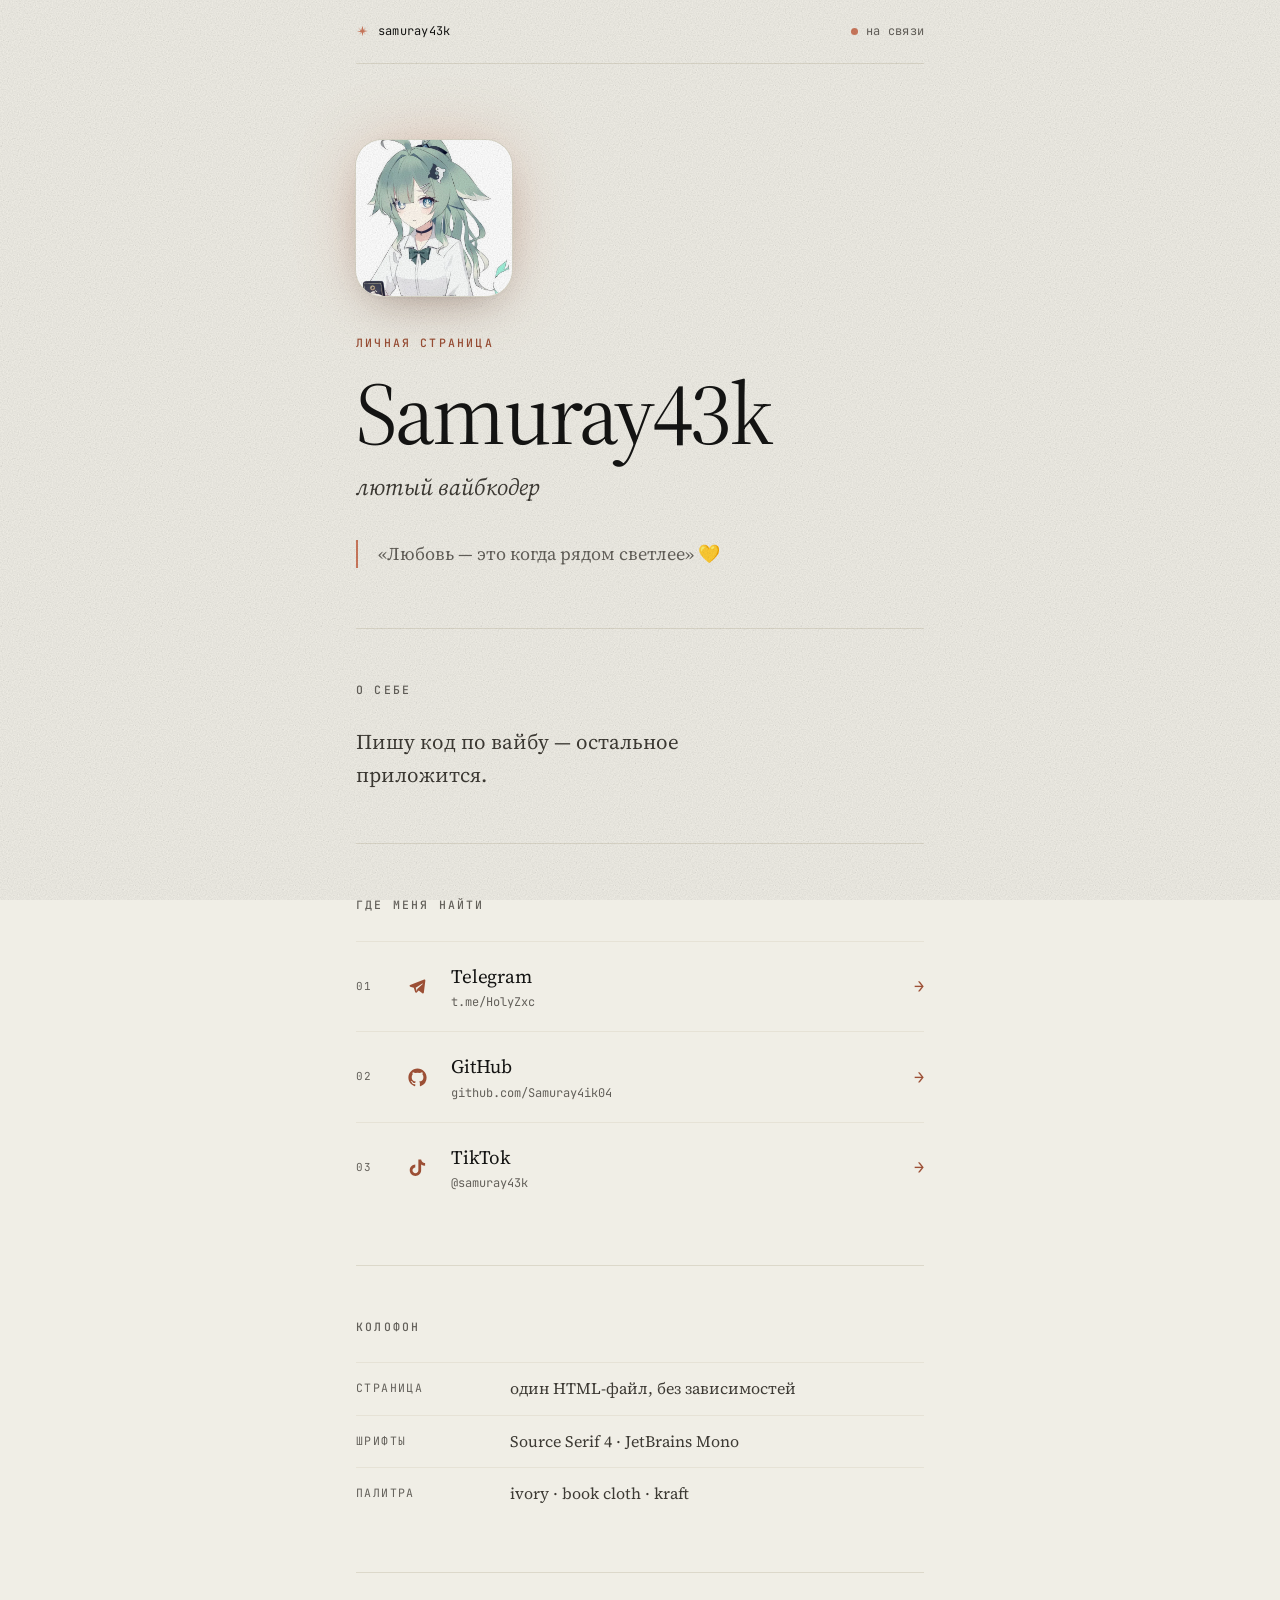
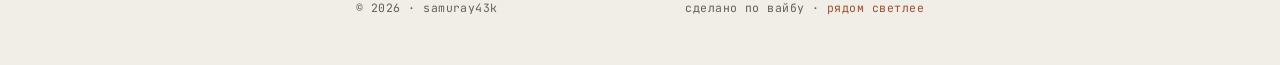
==== index.html @ c2dbfa37 "feat: редизайн в стиле Anthropic — editorial-сетка, тёмная тема, превью Полностью переписанная стран" ====
<!DOCTYPE html>
<html lang="ru">
<head>
  <meta charset="UTF-8">
  <meta name="viewport" content="width=device-width, initial-scale=1">

  <title>Samuray43k — лютый вайбкодер</title>
  <meta name="description" content="Личная страница Samuray43k. Лютый вайбкодер. Telegram, GitHub, TikTok — всё в одном месте.">
  <link rel="canonical" href="https://samuray4ik04.github.io/">

  <meta property="og:type" content="website">
  <meta property="og:site_name" content="Samuray43k">
  <meta property="og:locale" content="ru_RU">
  <meta property="og:url" content="https://samuray4ik04.github.io/">
  <meta property="og:title" content="Samuray43k — лютый вайбкодер">
  <meta property="og:description" content="«Любовь — это когда рядом светлее» · telegram, github, tiktok">
  <meta property="og:image" content="https://samuray4ik04.github.io/og-cover.jpg">
  <meta property="og:image:width" content="1200">
  <meta property="og:image:height" content="630">
  <meta property="og:image:alt" content="Samuray43k — лютый вайбкодер">

  <meta name="twitter:card" content="summary_large_image">
  <meta name="twitter:title" content="Samuray43k — лютый вайбкодер">
  <meta name="twitter:description" content="«Любовь — это когда рядом светлее» · telegram, github, tiktok">
  <meta name="twitter:image" content="https://samuray4ik04.github.io/og-cover.jpg">

  <meta name="theme-color" content="#F0EEE6" media="(prefers-color-scheme: light)">
  <meta name="theme-color" content="#191917" media="(prefers-color-scheme: dark)">
  <link rel="icon" href="favicon.png" type="image/png">
  <link rel="apple-touch-icon" href="apple-touch-icon.png">

  <link rel="preconnect" href="https://fonts.googleapis.com">
  <link rel="preconnect" href="https://fonts.gstatic.com" crossorigin>
  <link rel="preload" as="image" href="ava-600.webp" type="image/webp" fetchpriority="high">
  <link href="https://fonts.googleapis.com/css2?family=JetBrains+Mono:wght@400;500&family=Source+Serif+4:ital,opsz,wght@0,8..60,400;1,8..60,400&display=swap" rel="stylesheet">

  <style>
    /* ============================================================
       Samuray43k — личная страница
       Палитра Anthropic: ivory · book cloth · kraft · slate
       ============================================================ */

    :root {
      color-scheme: light dark;

      --bone:      #F0EEE6;  /* фон страницы */
      --paper:     #FAF9F5;  /* карточки */
      --sunk:      #E7E4D9;  /* утопленные плашки */
      --line:      #DCD8CA;  /* волосяная линия */
      --line-soft: #E6E2D6;

      --ink:       #141413;  /* 15.9:1 */
      --ink-2:     #3D3A34;  /*  9.8:1 */
      --muted:     #63605A;  /*  5.4:1 */

      --clay:      #CC785C;  /* book cloth — заливки и линии */
      --clay-ink:  #9C4F35;  /*  5.0:1 — акцентный текст */
      --on-clay:   #141413;  /*  5.6:1 на заливке */
      --on-clay-2: #2E2620;  /*  4.5:1 на заливке */

      --grain-op:  .32;
      --grain-mode: multiply;
      --shade:     20, 20, 19;

      --serif: "Source Serif 4", "Iowan Old Style", Georgia, "Times New Roman", serif;
      --mono:  "JetBrains Mono", ui-monospace, SFMono-Regular, "Cascadia Mono", Menlo, monospace;

      --r-ava: 26px;
      --gut:  clamp(22px, 6vw, 44px);
      --ease: cubic-bezier(.2, .75, .2, 1);
    }

    @media (prefers-color-scheme: dark) {
      :root {
        --bone:      #191917;
        --paper:     #211F1C;
        --sunk:      #232120;
        --line:      #34322C;
        --line-soft: #2B2925;

        --ink:       #F0EEE6;  /* 15.2:1 */
        --ink-2:     #D7D3C8;  /* 11.8:1 */
        --muted:     #A8A39A;  /*  7.0:1 */

        --clay:      #CC785C;
        --clay-ink:  #DE9078;  /*  7.0:1 */
        --on-clay:   #191917;
        --on-clay-2: #2E2620;

        --grain-op:  .18;
        --grain-mode: soft-light;
        --shade:     0, 0, 0;
      }
    }

    *, *::before, *::after { box-sizing: border-box; margin: 0; padding: 0; }

    html { -webkit-text-size-adjust: 100%; }

    body {
      min-height: 100svh;
      background: var(--bone);
      color: var(--ink);
      font-family: var(--serif);
      font-size: 17px;
      line-height: 1.6;
      font-optical-sizing: auto;
      -webkit-font-smoothing: antialiased;
      text-rendering: optimizeLegibility;
      overflow-x: hidden;
    }

    a { color: inherit; text-decoration: none; }
    img { display: block; max-width: 100%; }
    ul { list-style: none; }

    :focus-visible {
      outline: 2px solid var(--clay-ink);
      outline-offset: 3px;
      border-radius: 3px;
    }
    ::selection { background: var(--clay); color: var(--on-clay); }

    /* ---- зерно бумаги ------------------------------------------------ */
    .grain {
      position: fixed;
      inset: 0;
      z-index: 90;
      pointer-events: none;
      opacity: var(--grain-op);
      mix-blend-mode: var(--grain-mode);
      background-image: url("data:image/svg+xml,%3Csvg xmlns='http://www.w3.org/2000/svg' width='160' height='160'%3E%3Cfilter id='n'%3E%3CfeTurbulence type='fractalNoise' baseFrequency='.82' numOctaves='3' stitchTiles='stitch'/%3E%3CfeColorMatrix type='saturate' values='0'/%3E%3C/filter%3E%3Crect width='160' height='160' filter='url(%23n)'/%3E%3C/svg%3E");
    }

    /* ---- сетка -------------------------------------------------------- */
    .shell {
      position: relative;
      z-index: 1;
      width: min(100%, 41rem);
      margin-inline: auto;
      padding-inline: var(--gut);
    }

    .hr { height: 1px; background: var(--line); border: 0; }

    /* ---- верхняя строка ---------------------------------------------- */
    .bar {
      display: flex;
      align-items: center;
      justify-content: space-between;
      gap: 16px;
      padding: 22px 0;
      font-family: var(--mono);
      font-size: 12px;
      letter-spacing: .02em;
      color: var(--muted);
      border-bottom: 1px solid var(--line);
    }
    .mark { display: inline-flex; align-items: center; gap: 9px; color: var(--ink); }
    .mark svg { width: 13px; height: 13px; fill: var(--clay); transition: transform .8s var(--ease); }
    .mark:hover svg { transform: rotate(180deg) scale(1.14); }

    .live { display: inline-flex; align-items: center; gap: 8px; }
    .live i {
      width: 7px; height: 7px;
      border-radius: 50%;
      background: var(--clay);
      box-shadow: 0 0 0 0 rgba(204, 120, 92, .5);
      animation: ping 2.6s ease-out infinite;
    }
    @keyframes ping {
      0%       { box-shadow: 0 0 0 0   rgba(204, 120, 92, .5); }
      70%,100% { box-shadow: 0 0 0 7px rgba(204, 120, 92, 0); }
    }

    /* ---- шапка -------------------------------------------------------- */
    .intro { padding: clamp(44px, 9vw, 76px) 0 clamp(38px, 7vw, 60px); }

    .ava {
      position: relative;
      width: clamp(124px, 27vw, 156px);
      aspect-ratio: 1;
      margin-bottom: clamp(28px, 5vw, 38px);
      border-radius: var(--r-ava);
      background: var(--paper);
      overflow: hidden;              /* обрезает картинку при hover-зуме */
      box-shadow:
        0 0 0 1px var(--line),
        0 2px 4px  -2px rgba(var(--shade), .10),
        0 18px 40px -16px rgba(var(--shade), .28),
        0 0 68px -12px rgba(204, 120, 92, .45);  /* тёплое свечение book cloth */
    }
    /* radius задан явно: <picture> между .ava и <img> ломает inherit */
    .ava picture { display: contents; }
    .ava img {
      width: 100%; height: 100%;
      border-radius: var(--r-ava);
      object-fit: cover;
      transition: transform .7s var(--ease);
    }
    .ava:hover img { transform: scale(1.04); }

    .eyebrow {
      font-family: var(--mono);
      font-size: 11.5px;
      font-weight: 500;
      letter-spacing: .19em;
      text-transform: uppercase;
      color: var(--clay-ink);
      margin-bottom: 18px;
    }

    h1 {
      font-size: clamp(50px, 12.5vw, 88px);
      font-weight: 400;
      line-height: .96;
      letter-spacing: -.032em;
      color: var(--ink);
    }

    .role {
      margin-top: 14px;
      font-size: clamp(19px, 3.4vw, 23px);
      font-style: italic;
      color: var(--ink-2);
    }

    .quote {
      margin-top: clamp(26px, 5vw, 34px);
      padding-left: 20px;
      border-left: 2px solid var(--clay);
      font-size: clamp(16px, 2.7vw, 18px);
      line-height: 1.55;
      color: var(--muted);
    }

    /* ---- секции ------------------------------------------------------- */
    .sec { padding: clamp(34px, 6vw, 52px) 0; border-top: 1px solid var(--line); }

    .sec-label {
      font-family: var(--mono);
      font-size: 11.5px;
      font-weight: 500;
      letter-spacing: .19em;
      text-transform: uppercase;
      color: var(--muted);
      margin-bottom: 26px;
    }

    .lede { font-size: 21px; line-height: 1.58; color: var(--ink-2); max-width: 42ch; }

    /* ---- ссылки ------------------------------------------------------- */
    .links { border-top: 1px solid var(--line-soft); }
    .links li { border-bottom: 1px solid var(--line-soft); }
    .links li:last-child { border-bottom: 0; }

    .row {
      position: relative;
      isolation: isolate;
      display: grid;
      grid-template-columns: 2.1rem 1.6rem 1fr auto;
      align-items: center;
      gap: 0 18px;
      padding: 19px 14px;
      margin-inline: -14px;
    }
    .row::before {
      content: "";
      position: absolute;
      inset: 0;
      z-index: 0;
      background: var(--clay);
      transform: scaleX(0);
      transform-origin: left center;
      transition: transform .55s var(--ease);
    }
    .row > * { position: relative; z-index: 1; }
    .row:hover::before, .row:focus-visible::before { transform: scaleX(1); }

    .row .num {
      font-family: var(--mono);
      font-size: 11px;
      letter-spacing: .1em;
      color: var(--muted);
      transition: color .3s var(--ease);
    }
    .row .ico { width: 19px; height: 19px; fill: var(--clay-ink); transition: fill .3s var(--ease); }
    .row .name { display: block; font-size: 19px; letter-spacing: -.01em; color: var(--ink); transition: color .3s var(--ease); }
    .row .sub {
      display: block;
      font-family: var(--mono);
      font-size: 12px;
      color: var(--muted);
      margin-top: 2px;
      transition: color .3s var(--ease);
      overflow-wrap: anywhere;
    }
    .row .go {
      font-family: var(--mono);
      font-size: 17px;
      color: var(--clay-ink);
      transition: transform .45s var(--ease), color .3s var(--ease);
    }

    .row:hover .num,  .row:focus-visible .num  { color: var(--on-clay-2); }
    .row:hover .ico,  .row:focus-visible .ico  { fill: var(--on-clay); }
    .row:hover .name, .row:focus-visible .name { color: var(--on-clay); }
    .row:hover .sub,  .row:focus-visible .sub  { color: var(--on-clay-2); }
    .row:hover .go,   .row:focus-visible .go   { color: var(--on-clay); transform: translateX(5px); }

    /* ---- колофон ------------------------------------------------------ */
    .spec { border-top: 1px solid var(--line-soft); }
    .spec div {
      display: grid;
      grid-template-columns: 8.5rem 1fr;
      gap: 4px 18px;
      padding: 13px 0;
      border-bottom: 1px solid var(--line-soft);
    }
    .spec div:last-child { border-bottom: 0; }
    .spec dt {
      font-family: var(--mono);
      font-size: 11.5px;
      letter-spacing: .12em;
      text-transform: uppercase;
      color: var(--muted);
      padding-top: 3px;
    }
    .spec dd { font-size: 16px; color: var(--ink-2); }

    /* ---- подвал ------------------------------------------------------- */
    footer {
      display: flex;
      flex-wrap: wrap;
      align-items: baseline;
      justify-content: space-between;
      gap: 8px 20px;
      padding: 26px 0 48px;
      border-top: 1px solid var(--line);
      font-family: var(--mono);
      font-size: 11.5px;
      letter-spacing: .04em;
      color: var(--muted);
    }
    footer a { color: var(--clay-ink); border-bottom: 1px solid transparent; transition: border-color .3s var(--ease); }
    footer a:hover { border-bottom-color: var(--clay); }

    /* ---- появление ---------------------------------------------------- */
    [data-rise] {
      animation: rise .8s var(--ease) both;
      animation-delay: calc(var(--i, 0) * 70ms + 40ms);
    }
    @keyframes rise {
      from { opacity: 0; transform: translateY(14px); }
      to   { opacity: 1; transform: none; }
    }

    /* ---- адаптив ------------------------------------------------------ */
    @media (max-width: 430px) {
      .row { grid-template-columns: 1.6rem 1fr auto; }
      .row .num { display: none; }
      .spec div { grid-template-columns: 1fr; }
    }

    @media (prefers-reduced-motion: reduce) {
      *, *::before, *::after {
        animation: none !important;
        transition: none !important;
      }
    }

    .paused *, .paused *::before, .paused *::after { animation-play-state: paused !important; }
  </style>
</head>

<body>
  <div class="grain" aria-hidden="true"></div>

  <div class="shell">
    <header class="bar">
      <a class="mark" href="/">
        <svg viewBox="0 0 24 24" aria-hidden="true"><path d="M12 1.5l1.6 7.2 5.6-4.8-4.8 5.6 7.2 1.6-7.2 1.6 4.8 5.6-5.6-4.8-1.6 7.2-1.6-7.2-5.6 4.8 4.8-5.6L1.5 12l7.2-1.6-4.8-5.6 5.6 4.8z"/></svg>
        <span>samuray43k</span>
      </a>
      <span class="live"><i aria-hidden="true"></i>на связи</span>
    </header>

    <main>
      <section class="intro">
        <div class="ava" data-rise style="--i:0">
          <picture>
            <source srcset="ava-600.webp" type="image/webp">
            <img src="ava-600.jpg" alt="Аватар Samuray43k" width="600" height="600" fetchpriority="high" decoding="async">
          </picture>
        </div>

        <p class="eyebrow" data-rise style="--i:1">личная страница</p>
        <h1 data-rise style="--i:2">Samuray43k</h1>
        <p class="role" data-rise style="--i:3">лютый вайбкодер</p>
        <p class="quote" data-rise style="--i:4">«Любовь&nbsp;— это когда рядом светлее»&nbsp;💛</p>
      </section>

      <section class="sec" data-rise style="--i:5">
        <h2 class="sec-label">О себе</h2>
        <p class="lede">Пишу код по вайбу&nbsp;— остальное приложится.</p>
      </section>

      <section class="sec" data-rise style="--i:6">
        <h2 class="sec-label">Где меня найти</h2>
        <ul class="links">
          <li>
            <a class="row" href="https://t.me/HolyZxc" target="_blank" rel="noopener noreferrer">
              <span class="num">01</span>
              <svg class="ico" viewBox="0 0 24 24" aria-hidden="true"><path d="M21.9 4.6c.2-.9-.7-1.7-1.5-1.4L2.7 10.1c-1 .4-.9 1.8.1 2.1l4.5 1.4 1.7 5.5c.3.9 1.4 1.1 2 .5l2.5-2.4 4.6 3.4c.7.5 1.7.1 1.9-.7l1.9-15.3zM9.7 13.5l8.5-5.4c.4-.2.7.3.4.6l-7 6.4-.3 3.1-1.6-4.7z"/></svg>
              <span><span class="name">Telegram</span><span class="sub">t.me/HolyZxc</span></span>
              <span class="go" aria-hidden="true">→</span>
            </a>
          </li>
          <li>
            <a class="row" href="https://github.com/Samuray4ik04" target="_blank" rel="noopener noreferrer">
              <span class="num">02</span>
              <svg class="ico" viewBox="0 0 24 24" aria-hidden="true"><path d="M12 .5C5.65.5.5 5.65.5 12c0 5.1 3.3 9.4 7.86 10.93.58.1.79-.25.79-.55v-1.94c-3.2.7-3.87-1.54-3.87-1.54-.52-1.33-1.28-1.68-1.28-1.68-1.05-.72.08-.7.08-.7 1.16.08 1.77 1.19 1.77 1.19 1.03 1.77 2.7 1.26 3.36.96.1-.75.4-1.26.73-1.55-2.55-.29-5.23-1.28-5.23-5.68 0-1.26.45-2.29 1.19-3.1-.12-.29-.52-1.46.11-3.05 0 0 .97-.31 3.18 1.18a11 11 0 0 1 5.8 0c2.2-1.49 3.17-1.18 3.17-1.18.63 1.59.23 2.76.11 3.05.74.81 1.19 1.84 1.19 3.1 0 4.41-2.69 5.38-5.25 5.67.41.36.78 1.05.78 2.13v3.15c0 .3.2.66.8.55A11.5 11.5 0 0 0 23.5 12C23.5 5.65 18.35.5 12 .5z"/></svg>
              <span><span class="name">GitHub</span><span class="sub">github.com/Samuray4ik04</span></span>
              <span class="go" aria-hidden="true">→</span>
            </a>
          </li>
          <li>
            <a class="row" href="https://tiktok.com/@samuray43k" target="_blank" rel="noopener noreferrer">
              <span class="num">03</span>
              <svg class="ico" viewBox="0 0 24 24" aria-hidden="true"><path d="M16.6 2c.3 1.8 1.5 3.3 3.1 4 .6.3 1.3.4 1.9.4v3.5c-1.8 0-3.5-.6-5-1.6v7.2c0 4-3.2 7.2-7.2 7.2-4 0-7.2-3.2-7.2-7.2 0-3.9 3.1-7.1 7-7.2v3.6c-1.9.1-3.5 1.7-3.5 3.6 0 2 1.7 3.7 3.7 3.7s3.7-1.7 3.7-3.7V2h3.5z"/></svg>
              <span><span class="name">TikTok</span><span class="sub">@samuray43k</span></span>
              <span class="go" aria-hidden="true">→</span>
            </a>
          </li>
        </ul>
      </section>

      <section class="sec" data-rise style="--i:7">
        <h2 class="sec-label">Колофон</h2>
        <dl class="spec">
          <div><dt>Страница</dt><dd>один HTML-файл, без зависимостей</dd></div>
          <div><dt>Шрифты</dt><dd>Source Serif 4 · JetBrains Mono</dd></div>
          <div><dt>Палитра</dt><dd>ivory · book cloth · kraft</dd></div>
        </dl>
      </section>
    </main>

    <footer>
      <span>© <span id="y">2026</span> · samuray43k</span>
      <span>сделано по вайбу · <a href="https://t.me/HolyZxc">рядом светлее</a></span>
    </footer>
  </div>

  <script>
    document.getElementById('y').textContent = new Date().getFullYear();

    document.addEventListener('visibilitychange', function () {
      document.documentElement.classList.toggle('paused', document.hidden);
    });
  </script>
</body>
</html>
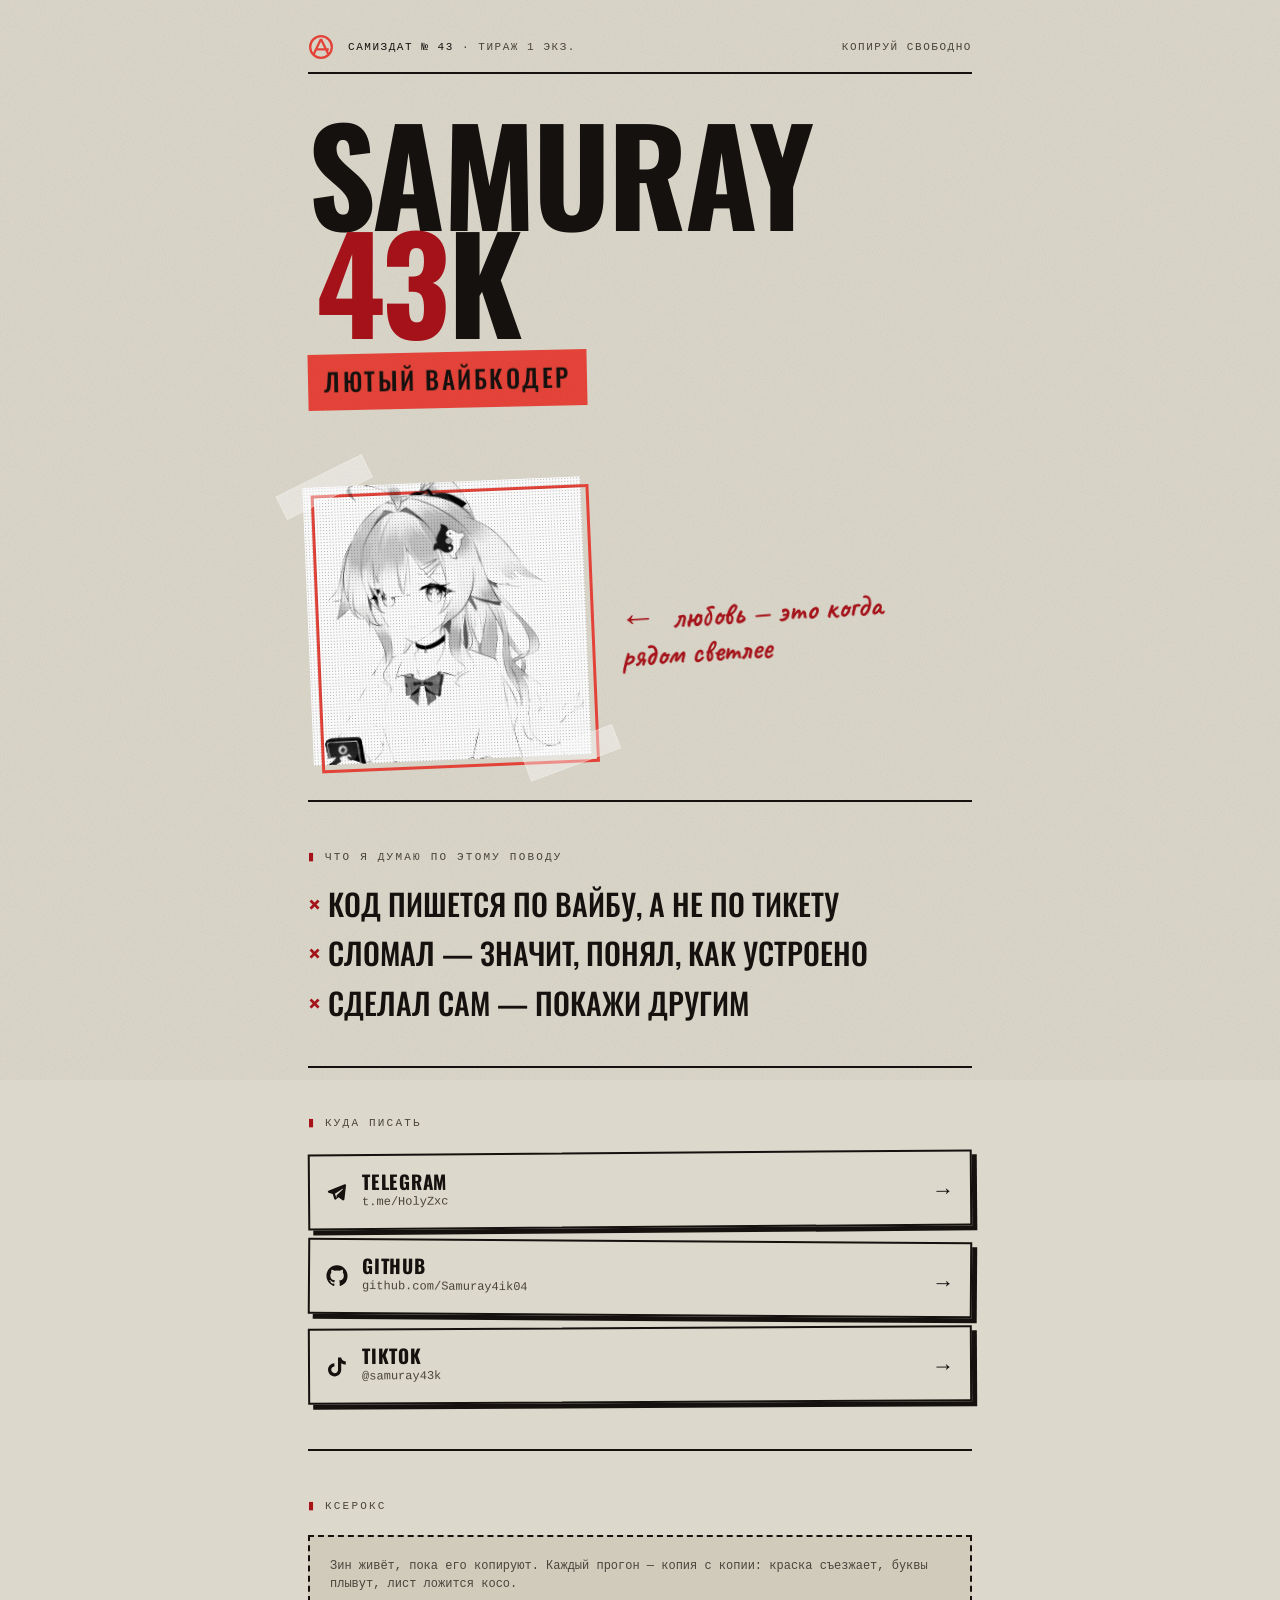
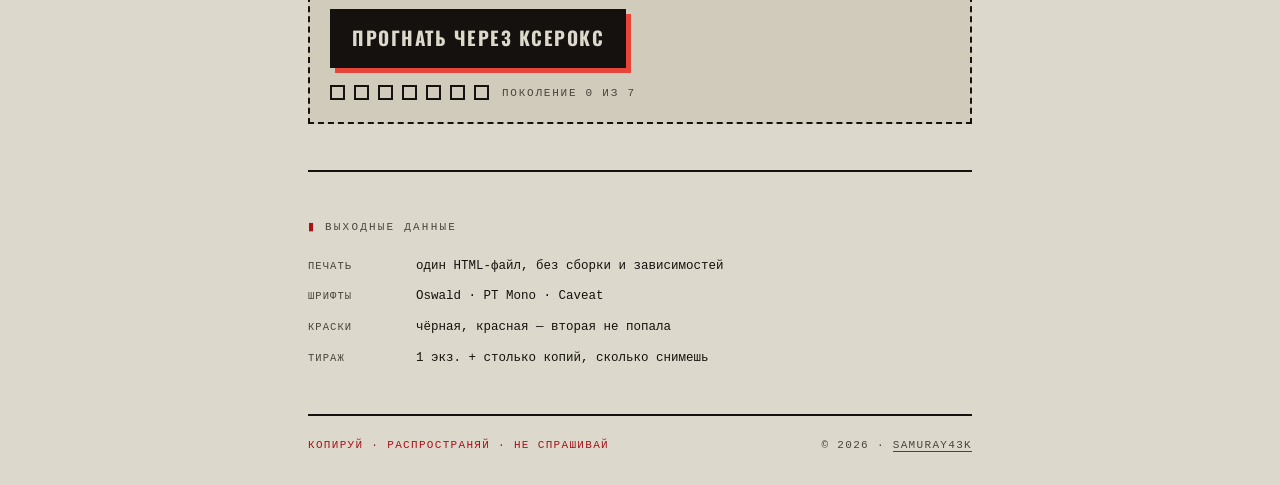
==== commit 75dc2bc7: "feat: редизайн в самиздат-зин — ксерокс, две краски, одна не попала Газетная бумага, чёрная и красна" ====
--- a/index.html
+++ b/index.html
@@ -4,8 +4,8 @@
   <meta charset="UTF-8">
   <meta name="viewport" content="width=device-width, initial-scale=1">
 
-  <title>Samuray43k — лютый вайбкодер</title>
-  <meta name="description" content="Личная страница Samuray43k. Лютый вайбкодер. Telegram, GitHub, TikTok — всё в одном месте.">
+  <title>Samuray43k — самиздат № 43</title>
+  <meta name="description" content="Личная страница Samuray43k. Лютый вайбкодер. Telegram, GitHub, TikTok — всё в одном месте. Тираж 1 экземпляр, копируй свободно.">
   <link rel="canonical" href="https://samuray4ik04.github.io/">
 
   <meta property="og:type" content="website">
@@ -13,7 +13,7 @@
   <meta property="og:locale" content="ru_RU">
   <meta property="og:url" content="https://samuray4ik04.github.io/">
   <meta property="og:title" content="Samuray43k — лютый вайбкодер">
-  <meta property="og:description" content="«Любовь — это когда рядом светлее» · telegram, github, tiktok">
+  <meta property="og:description" content="Самиздат № 43 · тираж 1 экз. · копируй и распространяй">
   <meta property="og:image" content="https://samuray4ik04.github.io/og-cover.jpg">
   <meta property="og:image:width" content="1200">
   <meta property="og:image:height" content="630">
@@ -21,442 +21,499 @@
 
   <meta name="twitter:card" content="summary_large_image">
   <meta name="twitter:title" content="Samuray43k — лютый вайбкодер">
-  <meta name="twitter:description" content="«Любовь — это когда рядом светлее» · telegram, github, tiktok">
+  <meta name="twitter:description" content="Самиздат № 43 · тираж 1 экз. · копируй и распространяй">
   <meta name="twitter:image" content="https://samuray4ik04.github.io/og-cover.jpg">
 
-  <meta name="theme-color" content="#F0EEE6" media="(prefers-color-scheme: light)">
-  <meta name="theme-color" content="#191917" media="(prefers-color-scheme: dark)">
+  <meta name="theme-color" content="#DCD8CB" media="(prefers-color-scheme: light)">
+  <meta name="theme-color" content="#121110" media="(prefers-color-scheme: dark)">
   <link rel="icon" href="favicon.png" type="image/png">
   <link rel="apple-touch-icon" href="apple-touch-icon.png">
 
   <link rel="preconnect" href="https://fonts.googleapis.com">
   <link rel="preconnect" href="https://fonts.gstatic.com" crossorigin>
   <link rel="preload" as="image" href="ava-600.webp" type="image/webp" fetchpriority="high">
-  <link href="https://fonts.googleapis.com/css2?family=JetBrains+Mono:wght@400;500&family=Source+Serif+4:ital,opsz,wght@0,8..60,400;1,8..60,400&display=swap" rel="stylesheet">
+  <link href="https://fonts.googleapis.com/css2?family=Caveat:wght@700&family=Oswald:wght@400;500;700&family=PT+Mono&display=swap" rel="stylesheet">
 
   <style>
     /* ============================================================
-       Samuray43k — личная страница
-       Палитра Anthropic: ivory · book cloth · kraft · slate
+       Samuray43k — самиздат № 43
+       Ксерокс-зин: газетная бумага, чёрная и красная краска,
+       непопадание красок, растр, скотч.
        ============================================================ */
 
     :root {
       color-scheme: light dark;
 
-      --bone:      #F0EEE6;  /* фон страницы */
-      --paper:     #FAF9F5;  /* карточки */
-      --sunk:      #E7E4D9;  /* утопленные плашки */
-      --line:      #DCD8CA;  /* волосяная линия */
-      --line-soft: #E6E2D6;
-
-      --ink:       #141413;  /* 15.9:1 */
-      --ink-2:     #3D3A34;  /*  9.8:1 */
-      --muted:     #63605A;  /*  5.4:1 */
-
-      --clay:      #CC785C;  /* book cloth — заливки и линии */
-      --clay-ink:  #9C4F35;  /*  5.0:1 — акцентный текст */
-      --on-clay:   #141413;  /*  5.6:1 на заливке */
-      --on-clay-2: #2E2620;  /*  4.5:1 на заливке */
-
-      --grain-op:  .32;
-      --grain-mode: multiply;
-      --shade:     20, 20, 19;
-
-      --serif: "Source Serif 4", "Iowan Old Style", Georgia, "Times New Roman", serif;
-      --mono:  "JetBrains Mono", ui-monospace, SFMono-Regular, "Cascadia Mono", Menlo, monospace;
-
-      --r-ava: 26px;
-      --gut:  clamp(22px, 6vw, 44px);
-      --ease: cubic-bezier(.2, .75, .2, 1);
+      --news:    #DCD8CB;  /* газетная бумага          */
+      --news-2:  #D0CBBB;  /* тень на сгибе            */
+      --soot:    #14110E;  /* чёрная краска  13.2:1    */
+      --soot-2:  #4A443C;  /* серый тон       6.8:1    */
+      --riot:    #E8443A;  /* красная краска, заливки  */
+      --riot-ink:#A81219;  /* красный текст   5.3:1    */
+      --on-riot: #14110E;  /* по красному     4.8:1    */
+      --tape:    rgba(255,255,255,.42);
+
+      /* поколение копии: всё, что портится при перепечатке */
+      --gen: 0;
+      --mis:   calc(var(--gen) * 1.1px);            /* непопадание краски */
+      --dirt:  calc(.30 + var(--gen) * .075);       /* грязь и растр      */
+      --crush: calc(1 + var(--gen) * .085);         /* пережатый контраст */
+      --smear: calc(var(--gen) * .07px);           /* замыленный тонер   */
+      --tilt:  calc(var(--gen) * .16deg);           /* косо лёг лист      */
+
+      --stencil: "Oswald", "Haettenschweiler", "Arial Narrow", sans-serif;
+      --type:    "PT Mono", ui-monospace, SFMono-Regular, Menlo, monospace;
+      --marker:  "Caveat", "Bradley Hand", cursive;
+
+      --gut:  clamp(20px, 5.5vw, 48px);
+      --ease: cubic-bezier(.2, .8, .2, 1);
     }
 
     @media (prefers-color-scheme: dark) {
       :root {
-        --bone:      #191917;
-        --paper:     #211F1C;
-        --sunk:      #232120;
-        --line:      #34322C;
-        --line-soft: #2B2925;
-
-        --ink:       #F0EEE6;  /* 15.2:1 */
-        --ink-2:     #D7D3C8;  /* 11.8:1 */
-        --muted:     #A8A39A;  /*  7.0:1 */
-
-        --clay:      #CC785C;
-        --clay-ink:  #DE9078;  /*  7.0:1 */
-        --on-clay:   #191917;
-        --on-clay-2: #2E2620;
-
-        --grain-op:  .18;
-        --grain-mode: soft-light;
-        --shade:     0, 0, 0;
+        --news:    #121110;  /* ночная смена: печать в негативе */
+        --news-2:  #1C1A17;
+        --soot:    #E8E4D8;  /* 14.8:1 */
+        --soot-2:  #9C968A;  /*  6.4:1 */
+        --riot:    #E8443A;
+        --riot-ink:#FF5C4E;  /*  6.2:1 */
+        --on-riot: #121110;
+        --tape:    rgba(255,255,255,.10);
       }
     }
 
     *, *::before, *::after { box-sizing: border-box; margin: 0; padding: 0; }
-
     html { -webkit-text-size-adjust: 100%; }
 
     body {
       min-height: 100svh;
-      background: var(--bone);
-      color: var(--ink);
-      font-family: var(--serif);
-      font-size: 17px;
-      line-height: 1.6;
-      font-optical-sizing: auto;
+      background: var(--news);
+      color: var(--soot);
+      font-family: var(--type);
+      font-size: 15px;
+      line-height: 1.65;
       -webkit-font-smoothing: antialiased;
-      text-rendering: optimizeLegibility;
       overflow-x: hidden;
     }
 
     a { color: inherit; text-decoration: none; }
-    img { display: block; max-width: 100%; }
+    img { display: block; max-width: 100%; height: auto; }
     ul { list-style: none; }
+    button { font: inherit; color: inherit; background: none; border: 0; }
 
     :focus-visible {
-      outline: 2px solid var(--clay-ink);
+      outline: 3px solid var(--riot-ink);
       outline-offset: 3px;
-      border-radius: 3px;
-    }
-    ::selection { background: var(--clay); color: var(--on-clay); }
-
-    /* ---- зерно бумаги ------------------------------------------------ */
-    .grain {
-      position: fixed;
-      inset: 0;
-      z-index: 90;
+    }
+
+    /* ---------- грязь ксерокса поверх всего ---------- */
+
+    .dirt {
+      position: fixed; inset: -20%;
+      pointer-events: none; z-index: 9;
+      opacity: var(--dirt);
+      mix-blend-mode: multiply;
+      background-image: url("data:image/svg+xml;utf8,<svg xmlns='http://www.w3.org/2000/svg' width='220' height='220'><filter id='n'><feTurbulence type='fractalNoise' baseFrequency='.85' numOctaves='4'/></filter><rect width='220' height='220' filter='url(%23n)' opacity='.55'/></svg>");
+    }
+    @media (prefers-color-scheme: dark) { .dirt { mix-blend-mode: screen; opacity: calc(var(--dirt) * .5); } }
+
+    /* ---------- лист ---------- */
+
+    .sheet {
+      position: relative; z-index: 1;
+      max-width: 760px;
+      margin: 0 auto;
+      padding: clamp(18px, 4vw, 34px) var(--gut) 0;
+      filter: contrast(var(--crush)) blur(var(--smear));
+      transform: rotate(var(--tilt));
+      transition: filter .5s var(--ease), transform .5s var(--ease);
+    }
+
+    /* красная краска съезжает от чёрной — чем больше копий, тем сильнее */
+    .red-layer {
+      translate: var(--mis) calc(var(--mis) * -.7);
+      transition: translate .5s var(--ease);
+    }
+
+    /* лист повело: базовый наклон + дрожь очередной копии */
+    .role, .handle, .scrawl, .photo, .creed li, .row {
+      rotate: calc(var(--rot, 0deg) + var(--jr, 0deg));
+      transition: rotate .3s var(--ease);
+    }
+
+    /* ---------- шапка ---------- */
+
+    .head {
+      display: flex; align-items: center; gap: 14px;
+      padding-bottom: 12px;
+      border-bottom: 2px solid var(--soot);
+      font-family: var(--type);
+      font-size: 11px; letter-spacing: .14em; text-transform: uppercase;
+      color: var(--soot-2);
+    }
+    .head .anarchy { flex: none; width: 26px; height: 26px; fill: none; stroke: var(--riot); stroke-width: 2.1; }
+    .head .issue { color: var(--soot); }
+    .head .spread { margin-left: auto; }
+    @media (max-width: 560px) { .head .spread { display: none; } }
+
+    /* ---------- заголовок ---------- */
+
+    .top { padding: clamp(26px, 6vw, 44px) 0 clamp(20px, 5vw, 34px); }
+
+    .handle {
+      font-family: var(--stencil);
+      font-weight: 700;
+      font-size: clamp(52px, 17vw, 132px);
+      line-height: .82;
+      letter-spacing: -.02em;
+      text-transform: uppercase;
+    }
+    .handle > span { display: block; }
+    .handle .num { color: var(--riot-ink); }
+    .handle .b { margin-left: .06em; }
+
+    .role {
+      display: inline-block;
+      margin-top: 18px;
+      padding: 6px 16px 8px;
+      background: var(--riot);
+      color: var(--on-riot);
+      font-family: var(--stencil);
+      font-weight: 500;
+      font-size: clamp(17px, 4.2vw, 25px);
+      letter-spacing: .1em;
+      text-transform: uppercase;
+      --rot: -1.2deg;
+    }
+
+    /* ---------- фото ---------- */
+
+    .plate { position: relative; margin: clamp(28px, 6vw, 40px) 0; }
+
+    .photo {
+      position: relative;
+      width: clamp(190px, 48vw, 278px);
+      --rot: -2.4deg;
+    }
+    .photo::before {   /* красный прогон не попал в чёрный */
+      content: "";
+      position: absolute; inset: 0;
+      border: 3px solid var(--riot);
+      transform: translate(calc(8px + var(--mis)), calc(8px + var(--mis)));
+      transition: transform .5s var(--ease);
+    }
+    .photo img {
+      position: relative;
+      width: 100%;
+      filter: grayscale(1) contrast(1.65) brightness(1.06);
+      mix-blend-mode: multiply;
+    }
+    .photo::after {    /* печатный растр */
+      content: "";
+      position: absolute; inset: 0;
+      background-image: radial-gradient(var(--soot) 34%, transparent 36%);
+      background-size: 3px 3px;
+      mix-blend-mode: multiply;
+      opacity: .3;
       pointer-events: none;
-      opacity: var(--grain-op);
-      mix-blend-mode: var(--grain-mode);
-      background-image: url("data:image/svg+xml,%3Csvg xmlns='http://www.w3.org/2000/svg' width='160' height='160'%3E%3Cfilter id='n'%3E%3CfeTurbulence type='fractalNoise' baseFrequency='.82' numOctaves='3' stitchTiles='stitch'/%3E%3CfeColorMatrix type='saturate' values='0'/%3E%3C/filter%3E%3Crect width='160' height='160' filter='url(%23n)'/%3E%3C/svg%3E");
-    }
-
-    /* ---- сетка -------------------------------------------------------- */
-    .shell {
-      position: relative;
-      z-index: 1;
-      width: min(100%, 41rem);
-      margin-inline: auto;
-      padding-inline: var(--gut);
-    }
-
-    .hr { height: 1px; background: var(--line); border: 0; }
-
-    /* ---- верхняя строка ---------------------------------------------- */
-    .bar {
-      display: flex;
-      align-items: center;
-      justify-content: space-between;
-      gap: 16px;
-      padding: 22px 0;
-      font-family: var(--mono);
-      font-size: 12px;
-      letter-spacing: .02em;
-      color: var(--muted);
-      border-bottom: 1px solid var(--line);
-    }
-    .mark { display: inline-flex; align-items: center; gap: 9px; color: var(--ink); }
-    .mark svg { width: 13px; height: 13px; fill: var(--clay); transition: transform .8s var(--ease); }
-    .mark:hover svg { transform: rotate(180deg) scale(1.14); }
-
-    .live { display: inline-flex; align-items: center; gap: 8px; }
-    .live i {
-      width: 7px; height: 7px;
-      border-radius: 50%;
-      background: var(--clay);
-      box-shadow: 0 0 0 0 rgba(204, 120, 92, .5);
-      animation: ping 2.6s ease-out infinite;
-    }
-    @keyframes ping {
-      0%       { box-shadow: 0 0 0 0   rgba(204, 120, 92, .5); }
-      70%,100% { box-shadow: 0 0 0 7px rgba(204, 120, 92, 0); }
-    }
-
-    /* ---- шапка -------------------------------------------------------- */
-    .intro { padding: clamp(44px, 9vw, 76px) 0 clamp(38px, 7vw, 60px); }
-
-    .ava {
-      position: relative;
-      width: clamp(124px, 27vw, 156px);
-      aspect-ratio: 1;
-      margin-bottom: clamp(28px, 5vw, 38px);
-      border-radius: var(--r-ava);
-      background: var(--paper);
-      overflow: hidden;              /* обрезает картинку при hover-зуме */
-      box-shadow:
-        0 0 0 1px var(--line),
-        0 2px 4px  -2px rgba(var(--shade), .10),
-        0 18px 40px -16px rgba(var(--shade), .28),
-        0 0 68px -12px rgba(204, 120, 92, .45);  /* тёплое свечение book cloth */
-    }
-    /* radius задан явно: <picture> между .ava и <img> ломает inherit */
-    .ava picture { display: contents; }
-    .ava img {
-      width: 100%; height: 100%;
-      border-radius: var(--r-ava);
-      object-fit: cover;
-      transition: transform .7s var(--ease);
-    }
-    .ava:hover img { transform: scale(1.04); }
-
-    .eyebrow {
-      font-family: var(--mono);
-      font-size: 11.5px;
+    }
+    @media (prefers-color-scheme: dark) {
+      .photo img { filter: grayscale(1) contrast(1.4) brightness(.82); mix-blend-mode: screen; }
+      .photo::after { mix-blend-mode: screen; opacity: .16; }
+    }
+
+    .tape {
+      position: absolute; z-index: 2;
+      width: 96px; height: 26px;
+      background: var(--tape);
+      box-shadow: inset 0 0 0 1px rgba(255,255,255,.25);
+    }
+    .tape.a { top: -13px; left: -26px; transform: rotate(-24deg); }
+    .tape.b { bottom: -11px; right: -28px; transform: rotate(-18deg); }
+
+    .scrawl {
+      margin-top: 16px;
+      max-width: 320px;
+      font-family: var(--marker);
+      font-weight: 700;
+      font-size: clamp(22px, 5.6vw, 31px);
+      line-height: 1.15;
+      color: var(--riot-ink);
+      --rot: -3.5deg;
+    }
+    .scrawl .arrow { display: block; font-size: 1.4em; line-height: .6; }
+    .scrawl .side { display: none; }
+
+    @media (min-width: 620px) {
+      .plate { display: grid; grid-template-columns: auto 1fr; gap: 34px; align-items: center; }
+      .scrawl { position: static; }
+      .scrawl .up { display: none; }
+      .scrawl .side { display: inline; font-size: 1.2em; margin-right: .2em; }
+    }
+
+    /* ---------- секции ---------- */
+
+    .sec { padding: clamp(30px, 7vw, 46px) 0; border-top: 2px solid var(--soot); }
+
+    .label {
+      font-family: var(--type);
+      font-size: 11px; font-weight: 400;
+      letter-spacing: .2em; text-transform: uppercase;
+      color: var(--soot-2);
+      margin-bottom: 20px;
+    }
+    .label::before { content: "▮ "; color: var(--riot-ink); }
+
+    .creed { display: grid; gap: 14px; }
+    .creed li {
+      font-family: var(--stencil);
       font-weight: 500;
-      letter-spacing: .19em;
+      font-size: clamp(20px, 5vw, 30px);
+      line-height: 1.18;
       text-transform: uppercase;
-      color: var(--clay-ink);
-      margin-bottom: 18px;
-    }
-
-    h1 {
-      font-size: clamp(50px, 12.5vw, 88px);
-      font-weight: 400;
-      line-height: .96;
-      letter-spacing: -.032em;
-      color: var(--ink);
-    }
-
-    .role {
-      margin-top: 14px;
-      font-size: clamp(19px, 3.4vw, 23px);
-      font-style: italic;
-      color: var(--ink-2);
-    }
-
-    .quote {
-      margin-top: clamp(26px, 5vw, 34px);
-      padding-left: 20px;
-      border-left: 2px solid var(--clay);
-      font-size: clamp(16px, 2.7vw, 18px);
-      line-height: 1.55;
-      color: var(--muted);
-    }
-
-    /* ---- секции ------------------------------------------------------- */
-    .sec { padding: clamp(34px, 6vw, 52px) 0; border-top: 1px solid var(--line); }
-
-    .sec-label {
-      font-family: var(--mono);
-      font-size: 11.5px;
-      font-weight: 500;
-      letter-spacing: .19em;
-      text-transform: uppercase;
-      color: var(--muted);
-      margin-bottom: 26px;
-    }
-
-    .lede { font-size: 21px; line-height: 1.58; color: var(--ink-2); max-width: 42ch; }
-
-    /* ---- ссылки ------------------------------------------------------- */
-    .links { border-top: 1px solid var(--line-soft); }
-    .links li { border-bottom: 1px solid var(--line-soft); }
-    .links li:last-child { border-bottom: 0; }
+      text-indent: -1.1em;
+      padding-left: 1.1em;
+    }
+    .creed li::before { content: "× "; color: var(--riot-ink); }
+
+    /* ---------- ссылки ---------- */
+
+    .links { display: grid; gap: 12px; }
 
     .row {
-      position: relative;
-      isolation: isolate;
-      display: grid;
-      grid-template-columns: 2.1rem 1.6rem 1fr auto;
-      align-items: center;
-      gap: 0 18px;
-      padding: 19px 14px;
-      margin-inline: -14px;
-    }
-    .row::before {
-      content: "";
-      position: absolute;
-      inset: 0;
-      z-index: 0;
-      background: var(--clay);
-      transform: scaleX(0);
-      transform-origin: left center;
-      transition: transform .55s var(--ease);
-    }
-    .row > * { position: relative; z-index: 1; }
-    .row:hover::before, .row:focus-visible::before { transform: scaleX(1); }
-
-    .row .num {
-      font-family: var(--mono);
-      font-size: 11px;
-      letter-spacing: .1em;
-      color: var(--muted);
-      transition: color .3s var(--ease);
-    }
-    .row .ico { width: 19px; height: 19px; fill: var(--clay-ink); transition: fill .3s var(--ease); }
-    .row .name { display: block; font-size: 19px; letter-spacing: -.01em; color: var(--ink); transition: color .3s var(--ease); }
-    .row .sub {
+      display: flex; align-items: center; gap: 14px;
+      padding: 15px 16px;
+      border: 2px solid var(--soot);
+      background: var(--news);
+      box-shadow: 5px 5px 0 var(--soot);
+      transition: translate .16s var(--ease), rotate .16s var(--ease), background-color .16s, box-shadow .16s var(--ease);
+    }
+    .links li:nth-child(1) .row { --rot: -.45deg; }
+    .links li:nth-child(2) .row { --rot:  .4deg; }
+    .links li:nth-child(3) .row { --rot: -.3deg; }
+
+    .row .ico { flex: none; width: 22px; height: 22px; fill: currentColor; }
+    .row .who { flex: 1; min-width: 0; }
+    .row .name {
       display: block;
-      font-family: var(--mono);
-      font-size: 12px;
-      color: var(--muted);
-      margin-top: 2px;
-      transition: color .3s var(--ease);
-      overflow-wrap: anywhere;
-    }
-    .row .go {
-      font-family: var(--mono);
-      font-size: 17px;
-      color: var(--clay-ink);
-      transition: transform .45s var(--ease), color .3s var(--ease);
-    }
-
-    .row:hover .num,  .row:focus-visible .num  { color: var(--on-clay-2); }
-    .row:hover .ico,  .row:focus-visible .ico  { fill: var(--on-clay); }
-    .row:hover .name, .row:focus-visible .name { color: var(--on-clay); }
-    .row:hover .sub,  .row:focus-visible .sub  { color: var(--on-clay-2); }
-    .row:hover .go,   .row:focus-visible .go   { color: var(--on-clay); transform: translateX(5px); }
-
-    /* ---- колофон ------------------------------------------------------ */
-    .spec { border-top: 1px solid var(--line-soft); }
-    .spec div {
-      display: grid;
-      grid-template-columns: 8.5rem 1fr;
-      gap: 4px 18px;
-      padding: 13px 0;
-      border-bottom: 1px solid var(--line-soft);
-    }
-    .spec div:last-child { border-bottom: 0; }
-    .spec dt {
-      font-family: var(--mono);
-      font-size: 11.5px;
-      letter-spacing: .12em;
-      text-transform: uppercase;
-      color: var(--muted);
-      padding-top: 3px;
-    }
-    .spec dd { font-size: 16px; color: var(--ink-2); }
-
-    /* ---- подвал ------------------------------------------------------- */
+      font-family: var(--stencil); font-weight: 700;
+      font-size: 19px; letter-spacing: .04em; text-transform: uppercase;
+      line-height: 1.15;
+    }
+    .row .at {
+      display: block;
+      font-size: 12px; color: var(--soot-2);
+      overflow: hidden; text-overflow: ellipsis; white-space: nowrap;
+    }
+    .row .go { flex: none; font-family: var(--stencil); font-size: 22px; }
+
+    .row:hover, .row:focus-visible {
+      background: var(--riot);
+      color: var(--on-riot);
+      --rot: 0deg;
+      translate: -3px -3px;
+      box-shadow: 9px 9px 0 var(--soot);
+    }
+    .row:hover .at, .row:focus-visible .at { color: var(--on-riot); }
+    .row:active { --rot: 0deg; translate: 3px 3px; box-shadow: 1px 1px 0 var(--soot); }
+
+    /* ---------- ксерокс ---------- */
+
+    .xerox {
+      display: grid; gap: 16px;
+      padding: 20px;
+      border: 2px dashed var(--soot);
+      background: var(--news-2);
+    }
+    .xerox .cap {
+      font-size: 12px; line-height: 1.5; color: var(--soot-2);
+    }
+    .run {
+      justify-self: start;
+      padding: 13px 22px 14px;
+      background: var(--soot);
+      color: var(--news);
+      font-family: var(--stencil); font-weight: 700;
+      font-size: clamp(15px, 3.6vw, 19px);
+      letter-spacing: .08em; text-transform: uppercase;
+      cursor: pointer;
+      box-shadow: 5px 5px 0 var(--riot);
+      transition: translate .12s var(--ease), box-shadow .12s var(--ease);
+    }
+    .run:hover { translate: -2px -2px; box-shadow: 7px 7px 0 var(--riot); }
+    .run:active { translate: 4px 4px; box-shadow: 1px 1px 0 var(--riot); }
+
+    .meter { display: flex; align-items: center; gap: 9px; flex-wrap: wrap; }
+    .meter i { width: 15px; height: 15px; border: 2px solid var(--soot); }
+    .meter i.on { background: var(--riot); }
+    .meter .count {
+      font-size: 11px; letter-spacing: .16em; text-transform: uppercase;
+      color: var(--soot-2); margin-left: 4px;
+    }
+
+    /* ---------- выходные данные ---------- */
+
+    .imprint { display: grid; gap: 10px; font-size: 12.5px; }
+    .imprint div { display: flex; gap: 12px; align-items: baseline; }
+    .imprint dt {
+      flex: none; width: 96px;
+      color: var(--soot-2);
+      text-transform: uppercase; letter-spacing: .1em; font-size: 10.5px;
+    }
+    .imprint dd { color: var(--soot); }
+
+    /* ---------- подвал ---------- */
+
     footer {
-      display: flex;
-      flex-wrap: wrap;
-      align-items: baseline;
-      justify-content: space-between;
-      gap: 8px 20px;
-      padding: 26px 0 48px;
-      border-top: 1px solid var(--line);
-      font-family: var(--mono);
-      font-size: 11.5px;
-      letter-spacing: .04em;
-      color: var(--muted);
-    }
-    footer a { color: var(--clay-ink); border-bottom: 1px solid transparent; transition: border-color .3s var(--ease); }
-    footer a:hover { border-bottom-color: var(--clay); }
-
-    /* ---- появление ---------------------------------------------------- */
-    [data-rise] {
-      animation: rise .8s var(--ease) both;
-      animation-delay: calc(var(--i, 0) * 70ms + 40ms);
-    }
-    @keyframes rise {
-      from { opacity: 0; transform: translateY(14px); }
-      to   { opacity: 1; transform: none; }
-    }
-
-    /* ---- адаптив ------------------------------------------------------ */
-    @media (max-width: 430px) {
-      .row { grid-template-columns: 1.6rem 1fr auto; }
-      .row .num { display: none; }
-      .spec div { grid-template-columns: 1fr; }
-    }
+      display: flex; flex-wrap: wrap; gap: 8px 18px;
+      padding: 20px 0 30px;
+      border-top: 2px solid var(--soot);
+      font-size: 11px; letter-spacing: .12em; text-transform: uppercase;
+      color: var(--soot-2);
+    }
+    footer .free { color: var(--riot-ink); }
+    footer .last { margin-left: auto; }
+    footer a { border-bottom: 1px solid currentColor; }
+
+    /* ---------- выход из-под пресса ---------- */
+
+    [data-rise] { opacity: 0; animation: rise .5s var(--ease) forwards; animation-delay: calc(var(--i) * 70ms); }
+    @keyframes rise { from { opacity: 0; transform: translateY(14px); } to { opacity: 1; transform: none; } }
 
     @media (prefers-reduced-motion: reduce) {
-      *, *::before, *::after {
-        animation: none !important;
-        transition: none !important;
-      }
-    }
-
-    .paused *, .paused *::before, .paused *::after { animation-play-state: paused !important; }
+      *, *::before, *::after { animation: none !important; transition: none !important; }
+      [data-rise] { opacity: 1; }
+    }
   </style>
 </head>
-
 <body>
-  <div class="grain" aria-hidden="true"></div>
-
-  <div class="shell">
-    <header class="bar">
-      <a class="mark" href="/">
-        <svg viewBox="0 0 24 24" aria-hidden="true"><path d="M12 1.5l1.6 7.2 5.6-4.8-4.8 5.6 7.2 1.6-7.2 1.6 4.8 5.6-5.6-4.8-1.6 7.2-1.6-7.2-5.6 4.8 4.8-5.6L1.5 12l7.2-1.6-4.8-5.6 5.6 4.8z"/></svg>
-        <span>samuray43k</span>
-      </a>
-      <span class="live"><i aria-hidden="true"></i>на связи</span>
+  <div class="dirt" aria-hidden="true"></div>
+
+  <div class="sheet">
+    <header class="head" data-rise style="--i:0">
+      <svg class="anarchy red-layer" viewBox="0 0 24 24" aria-hidden="true">
+        <circle cx="12" cy="12" r="10"/>
+        <path d="M12 4.6 4.9 19.4M12 4.6l7.1 14.8M6.6 14.2h12.6"/>
+      </svg>
+      <span><span class="issue">самиздат № 43</span> · тираж 1 экз.</span>
+      <span class="spread">копируй свободно</span>
     </header>
 
     <main>
-      <section class="intro">
-        <div class="ava" data-rise style="--i:0">
+      <section class="top">
+        <h1 class="handle" data-rise style="--i:1"><span>Samuray</span><span class="b"><span class="num red-layer">43</span>k</span></h1>
+        <p class="role red-layer" data-rise style="--i:2">лютый вайбкодер</p>
+      </section>
+
+      <div class="plate" data-rise style="--i:3">
+        <div class="photo">
+          <span class="tape a" aria-hidden="true"></span>
+          <span class="tape b" aria-hidden="true"></span>
           <picture>
             <source srcset="ava-600.webp" type="image/webp">
-            <img src="ava-600.jpg" alt="Аватар Samuray43k" width="600" height="600" fetchpriority="high" decoding="async">
+            <img src="ava-600.jpg" alt="Samuray43k" width="600" height="600" fetchpriority="high" decoding="async">
           </picture>
         </div>
-
-        <p class="eyebrow" data-rise style="--i:1">личная страница</p>
-        <h1 data-rise style="--i:2">Samuray43k</h1>
-        <p class="role" data-rise style="--i:3">лютый вайбкодер</p>
-        <p class="quote" data-rise style="--i:4">«Любовь&nbsp;— это когда рядом светлее»&nbsp;💛</p>
+        <p class="scrawl red-layer">
+          <span class="arrow up" aria-hidden="true">↑</span><span class="arrow side" aria-hidden="true">←</span>
+          любовь — это когда рядом светлее
+        </p>
+      </div>
+
+      <section class="sec">
+        <h2 class="label">Что я думаю по этому поводу</h2>
+        <ul class="creed">
+          <li>код пишется по вайбу, а не по тикету</li>
+          <li>сломал — значит, понял, как устроено</li>
+          <li>сделал сам — покажи другим</li>
+        </ul>
       </section>
 
-      <section class="sec" data-rise style="--i:5">
-        <h2 class="sec-label">О себе</h2>
-        <p class="lede">Пишу код по вайбу&nbsp;— остальное приложится.</p>
-      </section>
-
-      <section class="sec" data-rise style="--i:6">
-        <h2 class="sec-label">Где меня найти</h2>
+      <section class="sec">
+        <h2 class="label">Куда писать</h2>
         <ul class="links">
           <li>
             <a class="row" href="https://t.me/HolyZxc" target="_blank" rel="noopener noreferrer">
-              <span class="num">01</span>
               <svg class="ico" viewBox="0 0 24 24" aria-hidden="true"><path d="M21.9 4.6c.2-.9-.7-1.7-1.5-1.4L2.7 10.1c-1 .4-.9 1.8.1 2.1l4.5 1.4 1.7 5.5c.3.9 1.4 1.1 2 .5l2.5-2.4 4.6 3.4c.7.5 1.7.1 1.9-.7l1.9-15.3zM9.7 13.5l8.5-5.4c.4-.2.7.3.4.6l-7 6.4-.3 3.1-1.6-4.7z"/></svg>
-              <span><span class="name">Telegram</span><span class="sub">t.me/HolyZxc</span></span>
+              <span class="who"><span class="name">Telegram</span><span class="at">t.me/HolyZxc</span></span>
               <span class="go" aria-hidden="true">→</span>
             </a>
           </li>
           <li>
             <a class="row" href="https://github.com/Samuray4ik04" target="_blank" rel="noopener noreferrer">
-              <span class="num">02</span>
               <svg class="ico" viewBox="0 0 24 24" aria-hidden="true"><path d="M12 .5C5.65.5.5 5.65.5 12c0 5.1 3.3 9.4 7.86 10.93.58.1.79-.25.79-.55v-1.94c-3.2.7-3.87-1.54-3.87-1.54-.52-1.33-1.28-1.68-1.28-1.68-1.05-.72.08-.7.08-.7 1.16.08 1.77 1.19 1.77 1.19 1.03 1.77 2.7 1.26 3.36.96.1-.75.4-1.26.73-1.55-2.55-.29-5.23-1.28-5.23-5.68 0-1.26.45-2.29 1.19-3.1-.12-.29-.52-1.46.11-3.05 0 0 .97-.31 3.18 1.18a11 11 0 0 1 5.8 0c2.2-1.49 3.17-1.18 3.17-1.18.63 1.59.23 2.76.11 3.05.74.81 1.19 1.84 1.19 3.1 0 4.41-2.69 5.38-5.25 5.67.41.36.78 1.05.78 2.13v3.15c0 .3.2.66.8.55A11.5 11.5 0 0 0 23.5 12C23.5 5.65 18.35.5 12 .5z"/></svg>
-              <span><span class="name">GitHub</span><span class="sub">github.com/Samuray4ik04</span></span>
+              <span class="who"><span class="name">GitHub</span><span class="at">github.com/Samuray4ik04</span></span>
               <span class="go" aria-hidden="true">→</span>
             </a>
           </li>
           <li>
             <a class="row" href="https://tiktok.com/@samuray43k" target="_blank" rel="noopener noreferrer">
-              <span class="num">03</span>
               <svg class="ico" viewBox="0 0 24 24" aria-hidden="true"><path d="M16.6 2c.3 1.8 1.5 3.3 3.1 4 .6.3 1.3.4 1.9.4v3.5c-1.8 0-3.5-.6-5-1.6v7.2c0 4-3.2 7.2-7.2 7.2-4 0-7.2-3.2-7.2-7.2 0-3.9 3.1-7.1 7-7.2v3.6c-1.9.1-3.5 1.7-3.5 3.6 0 2 1.7 3.7 3.7 3.7s3.7-1.7 3.7-3.7V2h3.5z"/></svg>
-              <span><span class="name">TikTok</span><span class="sub">@samuray43k</span></span>
+              <span class="who"><span class="name">TikTok</span><span class="at">@samuray43k</span></span>
               <span class="go" aria-hidden="true">→</span>
             </a>
           </li>
         </ul>
       </section>
 
-      <section class="sec" data-rise style="--i:7">
-        <h2 class="sec-label">Колофон</h2>
-        <dl class="spec">
-          <div><dt>Страница</dt><dd>один HTML-файл, без зависимостей</dd></div>
-          <div><dt>Шрифты</dt><dd>Source Serif 4 · JetBrains Mono</dd></div>
-          <div><dt>Палитра</dt><dd>ivory · book cloth · kraft</dd></div>
+      <section class="sec">
+        <h2 class="label">Ксерокс</h2>
+        <div class="xerox">
+          <p class="cap">Зин живёт, пока его копируют. Каждый прогон — копия с копии: краска съезжает, буквы плывут, лист ложится косо.</p>
+          <button class="run" id="run" type="button">Прогнать через ксерокс</button>
+          <p class="meter" id="meter" aria-live="polite"></p>
+        </div>
+      </section>
+
+      <section class="sec">
+        <h2 class="label">Выходные данные</h2>
+        <dl class="imprint">
+          <div><dt>Печать</dt><dd>один HTML-файл, без сборки и зависимостей</dd></div>
+          <div><dt>Шрифты</dt><dd>Oswald · PT Mono · Caveat</dd></div>
+          <div><dt>Краски</dt><dd>чёрная, красная — вторая не попала</dd></div>
+          <div><dt>Тираж</dt><dd>1 экз. + столько копий, сколько снимешь</dd></div>
         </dl>
       </section>
     </main>
 
     <footer>
-      <span>© <span id="y">2026</span> · samuray43k</span>
-      <span>сделано по вайбу · <a href="https://t.me/HolyZxc">рядом светлее</a></span>
+      <span class="free">копируй · распространяй · не спрашивай</span>
+      <span class="last">© <span id="y">2026</span> · <a href="https://t.me/HolyZxc">samuray43k</a></span>
     </footer>
   </div>
 
   <script>
-    document.getElementById('y').textContent = new Date().getFullYear();
-
-    document.addEventListener('visibilitychange', function () {
-      document.documentElement.classList.toggle('paused', document.hidden);
-    });
+    (function () {
+      document.getElementById('y').textContent = new Date().getFullYear();
+
+      var root   = document.documentElement;
+      var run    = document.getElementById('run');
+      var meter  = document.getElementById('meter');
+      var jitter = document.querySelectorAll('.row, .creed li, .role, .scrawl, .photo');
+      var MAX    = 7;
+      var gen    = 0;
+
+      function draw() {
+        root.style.setProperty('--gen', gen);
+
+        for (var i = 0; i < jitter.length; i++) {
+          jitter[i].style.setProperty('--jr', ((Math.random() - .5) * gen * .55).toFixed(2) + 'deg');
+        }
+
+        var cells = '';
+        for (var n = 1; n <= MAX; n++) cells += '<i class="' + (n <= gen ? 'on' : '') + '" aria-hidden="true"></i>';
+        meter.innerHTML = cells + '<span class="count">поколение ' + gen + ' из ' + MAX + '</span>';
+
+        run.textContent = gen >= MAX ? 'Взять чистый оригинал' : 'Прогнать через ксерокс';
+      }
+
+      run.addEventListener('click', function () {
+        gen = gen >= MAX ? 0 : gen + 1;
+        draw();
+      });
+
+      draw();
+    })();
   </script>
 </body>
 </html>
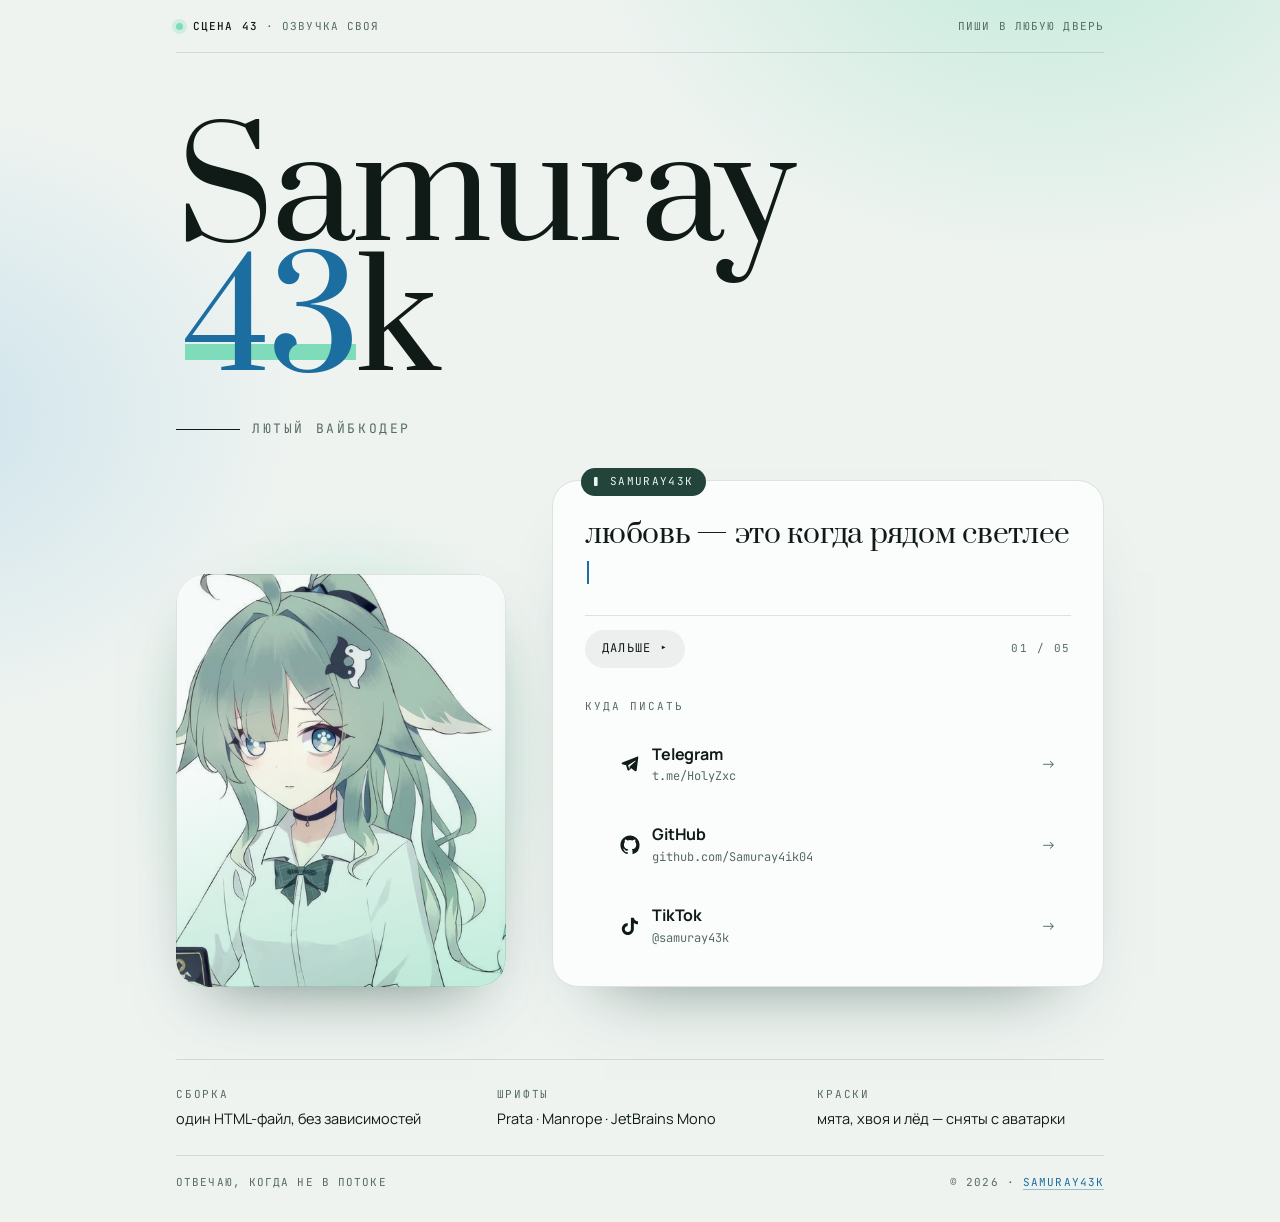
==== commit 19708204: "feat: редизайн в сцену визуальной новеллы Страница пересобрана вокруг того, чем она является: аватар" ====
--- a/index.html
+++ b/index.html
@@ -4,8 +4,8 @@
   <meta charset="UTF-8">
   <meta name="viewport" content="width=device-width, initial-scale=1">
 
-  <title>Samuray43k — самиздат № 43</title>
-  <meta name="description" content="Личная страница Samuray43k. Лютый вайбкодер. Telegram, GitHub, TikTok — всё в одном месте. Тираж 1 экземпляр, копируй свободно.">
+  <title>Samuray43k — лютый вайбкодер</title>
+  <meta name="description" content="Личная страница Samuray43k. Telegram, GitHub, TikTok — выбери реплику и пиши.">
   <link rel="canonical" href="https://samuray4ik04.github.io/">
 
   <meta property="og:type" content="website">
@@ -13,7 +13,7 @@
   <meta property="og:locale" content="ru_RU">
   <meta property="og:url" content="https://samuray4ik04.github.io/">
   <meta property="og:title" content="Samuray43k — лютый вайбкодер">
-  <meta property="og:description" content="Самиздат № 43 · тираж 1 экз. · копируй и распространяй">
+  <meta property="og:description" content="Telegram, GitHub, TikTok — выбери реплику и пиши.">
   <meta property="og:image" content="https://samuray4ik04.github.io/og-cover.jpg">
   <meta property="og:image:width" content="1200">
   <meta property="og:image:height" content="630">
@@ -21,64 +21,66 @@
 
   <meta name="twitter:card" content="summary_large_image">
   <meta name="twitter:title" content="Samuray43k — лютый вайбкодер">
-  <meta name="twitter:description" content="Самиздат № 43 · тираж 1 экз. · копируй и распространяй">
+  <meta name="twitter:description" content="Telegram, GitHub, TikTok — выбери реплику и пиши.">
   <meta name="twitter:image" content="https://samuray4ik04.github.io/og-cover.jpg">
 
-  <meta name="theme-color" content="#DCD8CB" media="(prefers-color-scheme: light)">
-  <meta name="theme-color" content="#121110" media="(prefers-color-scheme: dark)">
+  <meta name="theme-color" content="#EEF3F0" media="(prefers-color-scheme: light)">
+  <meta name="theme-color" content="#08110E" media="(prefers-color-scheme: dark)">
   <link rel="icon" href="favicon.png" type="image/png">
   <link rel="apple-touch-icon" href="apple-touch-icon.png">
 
   <link rel="preconnect" href="https://fonts.googleapis.com">
   <link rel="preconnect" href="https://fonts.gstatic.com" crossorigin>
   <link rel="preload" as="image" href="ava-600.webp" type="image/webp" fetchpriority="high">
-  <link href="https://fonts.googleapis.com/css2?family=Caveat:wght@700&family=Oswald:wght@400;500;700&family=PT+Mono&display=swap" rel="stylesheet">
+  <link href="https://fonts.googleapis.com/css2?family=JetBrains+Mono:wght@400;500&family=Manrope:wght@400;500;700&family=Prata&display=swap" rel="stylesheet">
 
   <style>
     /* ============================================================
-       Samuray43k — самиздат № 43
-       Ксерокс-зин: газетная бумага, чёрная и красная краска,
-       непопадание красок, растр, скотч.
+       Samuray43k — сцена
+       Спрайт и диалоговое окно: ссылки — это варианты ответа.
+       Краски сняты с аватарки: мята, хвоя, лёд.
        ============================================================ */
 
     :root {
       color-scheme: light dark;
 
-      --news:    #DCD8CB;  /* газетная бумага          */
-      --news-2:  #D0CBBB;  /* тень на сгибе            */
-      --soot:    #14110E;  /* чёрная краска  13.2:1    */
-      --soot-2:  #4A443C;  /* серый тон       6.8:1    */
-      --riot:    #E8443A;  /* красная краска, заливки  */
-      --riot-ink:#A81219;  /* красный текст   5.3:1    */
-      --on-riot: #14110E;  /* по красному     4.8:1    */
-      --tape:    rgba(255,255,255,.42);
-
-      /* поколение копии: всё, что портится при перепечатке */
-      --gen: 0;
-      --mis:   calc(var(--gen) * 1.1px);            /* непопадание краски */
-      --dirt:  calc(.30 + var(--gen) * .075);       /* грязь и растр      */
-      --crush: calc(1 + var(--gen) * .085);         /* пережатый контраст */
-      --smear: calc(var(--gen) * .07px);           /* замыленный тонер   */
-      --tilt:  calc(var(--gen) * .16deg);           /* косо лёг лист      */
-
-      --stencil: "Oswald", "Haettenschweiler", "Arial Narrow", sans-serif;
-      --type:    "PT Mono", ui-monospace, SFMono-Regular, Menlo, monospace;
-      --marker:  "Caveat", "Bradley Hand", cursive;
-
-      --gut:  clamp(20px, 5.5vw, 48px);
+      --paper:   #EEF3F0;   /* холодная бумага            */
+      --panel:   #FBFDFC;   /* лицо диалогового окна      */
+      --cel:     #F6FAF8;   /* подложка спрайта           */
+      --ink:     #101B17;   /* 15.7:1 на бумаге           */
+      --mute:    #566B63;   /*  5.1:1                     */
+      --mint:    #7FDCBB;   /* лента с аватарки           */
+      --pine:    #23443A;   /* бант                       */
+      --ice:     #4EA6DE;   /* глаза — как заливка        */
+      --ice-ink: #1B6E9F;   /*  5.0:1 — тот же лёд, текст */
+      --line:    color-mix(in srgb, var(--ink) 12%, transparent);
+      --tag-bg:  #23443A;
+      --tag-fg:  #EAF6F0;
+      --sprite-blend: multiply;
+
+      --display: "Prata", Georgia, serif;
+      --sans:    "Manrope", "Segoe UI", system-ui, sans-serif;
+      --mono:    "JetBrains Mono", ui-monospace, SFMono-Regular, Menlo, monospace;
+
+      --gut:  clamp(20px, 5vw, 56px);
       --ease: cubic-bezier(.2, .8, .2, 1);
+      --max:  1040px;
     }
 
     @media (prefers-color-scheme: dark) {
       :root {
-        --news:    #121110;  /* ночная смена: печать в негативе */
-        --news-2:  #1C1A17;
-        --soot:    #E8E4D8;  /* 14.8:1 */
-        --soot-2:  #9C968A;  /*  6.4:1 */
-        --riot:    #E8443A;
-        --riot-ink:#FF5C4E;  /*  6.2:1 */
-        --on-riot: #121110;
-        --tape:    rgba(255,255,255,.10);
+        --paper:   #08110E;
+        --panel:   #0F1B17;
+        --cel:     #E4F0EA;
+        --ink:     #E8F2ED;   /* 16.7:1 */
+        --mute:    #94AAA2;   /*  7.8:1 */
+        --mint:    #8FE3C4;
+        --pine:    #A8CFC0;
+        --ice:     #79C2F0;
+        --ice-ink: #79C2F0;   /*  9.8:1 */
+        --line:    color-mix(in srgb, var(--ink) 15%, transparent);
+        --tag-bg:  #8FE3C4;
+        --tag-fg:  #08110E;
       }
     }
 
@@ -87,398 +89,418 @@
 
     body {
       min-height: 100svh;
-      background: var(--news);
-      color: var(--soot);
-      font-family: var(--type);
-      font-size: 15px;
-      line-height: 1.65;
+      display: flex;
+      flex-direction: column;
+      background:
+        radial-gradient(680px 520px at 82% -8%,  color-mix(in srgb, var(--mint) 40%, transparent), transparent 68%),
+        radial-gradient(560px 460px at -6% 34%, color-mix(in srgb, var(--ice)  20%, transparent), transparent 66%),
+        var(--paper);
+      color: var(--ink);
+      font-family: var(--sans);
+      font-size: 16px;
+      line-height: 1.6;
       -webkit-font-smoothing: antialiased;
       overflow-x: hidden;
     }
 
     a { color: inherit; text-decoration: none; }
     img { display: block; max-width: 100%; height: auto; }
-    ul { list-style: none; }
+    ul, ol { list-style: none; }
     button { font: inherit; color: inherit; background: none; border: 0; }
 
-    :focus-visible {
-      outline: 3px solid var(--riot-ink);
-      outline-offset: 3px;
-    }
-
-    /* ---------- грязь ксерокса поверх всего ---------- */
-
-    .dirt {
-      position: fixed; inset: -20%;
-      pointer-events: none; z-index: 9;
-      opacity: var(--dirt);
-      mix-blend-mode: multiply;
-      background-image: url("data:image/svg+xml;utf8,<svg xmlns='http://www.w3.org/2000/svg' width='220' height='220'><filter id='n'><feTurbulence type='fractalNoise' baseFrequency='.85' numOctaves='4'/></filter><rect width='220' height='220' filter='url(%23n)' opacity='.55'/></svg>");
-    }
-    @media (prefers-color-scheme: dark) { .dirt { mix-blend-mode: screen; opacity: calc(var(--dirt) * .5); } }
-
-    /* ---------- лист ---------- */
-
-    .sheet {
-      position: relative; z-index: 1;
-      max-width: 760px;
+    ::selection { background: var(--mint); color: var(--pine); }
+    :focus-visible { outline: 3px solid var(--ice-ink); outline-offset: 3px; border-radius: 4px; }
+
+    .wrap {
+      width: 100%;
+      max-width: var(--max);
       margin: 0 auto;
-      padding: clamp(18px, 4vw, 34px) var(--gut) 0;
-      filter: contrast(var(--crush)) blur(var(--smear));
-      transform: rotate(var(--tilt));
-      transition: filter .5s var(--ease), transform .5s var(--ease);
-    }
-
-    /* красная краска съезжает от чёрной — чем больше копий, тем сильнее */
-    .red-layer {
-      translate: var(--mis) calc(var(--mis) * -.7);
-      transition: translate .5s var(--ease);
-    }
-
-    /* лист повело: базовый наклон + дрожь очередной копии */
-    .role, .handle, .scrawl, .photo, .creed li, .row {
-      rotate: calc(var(--rot, 0deg) + var(--jr, 0deg));
-      transition: rotate .3s var(--ease);
-    }
-
-    /* ---------- шапка ---------- */
-
-    .head {
-      display: flex; align-items: center; gap: 14px;
-      padding-bottom: 12px;
-      border-bottom: 2px solid var(--soot);
-      font-family: var(--type);
-      font-size: 11px; letter-spacing: .14em; text-transform: uppercase;
-      color: var(--soot-2);
-    }
-    .head .anarchy { flex: none; width: 26px; height: 26px; fill: none; stroke: var(--riot); stroke-width: 2.1; }
-    .head .issue { color: var(--soot); }
-    .head .spread { margin-left: auto; }
-    @media (max-width: 560px) { .head .spread { display: none; } }
-
-    /* ---------- заголовок ---------- */
-
-    .top { padding: clamp(26px, 6vw, 44px) 0 clamp(20px, 5vw, 34px); }
-
-    .handle {
-      font-family: var(--stencil);
-      font-weight: 700;
-      font-size: clamp(52px, 17vw, 132px);
-      line-height: .82;
-      letter-spacing: -.02em;
-      text-transform: uppercase;
-    }
-    .handle > span { display: block; }
-    .handle .num { color: var(--riot-ink); }
-    .handle .b { margin-left: .06em; }
+      padding: 0 var(--gut);
+    }
+
+    /* ---------- верхняя строка ---------- */
+
+    .bar {
+      display: flex; align-items: center; gap: 10px;
+      padding: 18px 0 16px;
+      border-bottom: 1px solid var(--line);
+      font-family: var(--mono);
+      font-size: 11px; letter-spacing: .1em; text-transform: uppercase;
+      color: var(--mute);
+    }
+    .bar b { color: var(--ink); font-weight: 500; }
+    .bar .dot {
+      width: 7px; height: 7px; border-radius: 50%;
+      background: var(--mint);
+      box-shadow: 0 0 0 4px color-mix(in srgb, var(--mint) 26%, transparent);
+    }
+    .bar .right { margin-left: auto; }
+    @media (max-width: 600px) { .bar .right { display: none; } }
+
+    /* ---------- имя ---------- */
+
+    .hero { padding: clamp(34px, 8vw, 76px) 0 clamp(24px, 4vw, 40px); }
+
+    .name {
+      font-family: var(--display);
+      font-weight: 400;
+      font-size: clamp(58px, 14.5vw, 148px);
+      line-height: .88;
+      letter-spacing: -.025em;
+    }
+    .name > span { display: block; }
+    .name .two { padding-left: .06em; }
+    .name .num {
+      color: var(--ice-ink);
+      white-space: nowrap;
+      background: linear-gradient(var(--mint), var(--mint)) 0 .82em / 0 .11em no-repeat;
+      animation: sweep .8s var(--ease) .55s forwards;
+    }
+    @keyframes sweep { to { background-size: 100% .11em; } }
 
     .role {
-      display: inline-block;
-      margin-top: 18px;
-      padding: 6px 16px 8px;
-      background: var(--riot);
-      color: var(--on-riot);
-      font-family: var(--stencil);
-      font-weight: 500;
-      font-size: clamp(17px, 4.2vw, 25px);
-      letter-spacing: .1em;
-      text-transform: uppercase;
-      --rot: -1.2deg;
-    }
-
-    /* ---------- фото ---------- */
-
-    .plate { position: relative; margin: clamp(28px, 6vw, 40px) 0; }
-
-    .photo {
+      display: flex; align-items: center; gap: 12px;
+      margin-top: clamp(20px, 3vw, 30px);
+      font-family: var(--mono);
+      font-size: clamp(11px, 1.6vw, 13px);
+      letter-spacing: .2em; text-transform: uppercase;
+      color: var(--mute);
+    }
+    .role::before {
+      content: ""; flex: none;
+      width: clamp(28px, 6vw, 64px); height: 1px;
+      background: var(--ink);
+    }
+
+    /* ---------- сцена ---------- */
+
+    .scene {
+      display: grid;
+      gap: clamp(30px, 3.6vw, 48px);
+      padding-bottom: clamp(36px, 6vw, 72px);
+    }
+    @media (min-width: 780px) {
+      .scene {
+        grid-template-columns: minmax(230px, 330px) 1fr;
+        align-items: end;
+      }
+    }
+
+    /* спрайт */
+
+    .sprite { width: min(280px, 74%); }
+    @media (min-width: 780px) { .sprite { width: 100%; } }
+
+    .sprite .plate {
       position: relative;
-      width: clamp(190px, 48vw, 278px);
-      --rot: -2.4deg;
-    }
-    .photo::before {   /* красный прогон не попал в чёрный */
+      border-radius: 28px;
+      overflow: hidden;
+      background:
+        linear-gradient(168deg,
+          var(--cel) 42%,
+          color-mix(in srgb, var(--mint) 46%, var(--cel)) 100%);
+      box-shadow: 0 30px 64px -34px color-mix(in srgb, var(--pine) 65%, transparent);
+    }
+    .sprite .plate::after {
       content: "";
       position: absolute; inset: 0;
-      border: 3px solid var(--riot);
-      transform: translate(calc(8px + var(--mis)), calc(8px + var(--mis)));
-      transition: transform .5s var(--ease);
-    }
-    .photo img {
+      border-radius: inherit;
+      box-shadow: inset 0 0 0 1px color-mix(in srgb, var(--ink) 10%, transparent);
+    }
+    .sprite picture { display: block; }
+    .sprite img {
+      width: 100%;
+      aspect-ratio: 4 / 5;
+      object-fit: cover;
+      object-position: 50% 45%;
+      mix-blend-mode: var(--sprite-blend);
+    }
+    .sprite .glow {
+      position: absolute; inset: -14% -14% -4%;
+      z-index: -1;
+      border-radius: 50%;
+      background: radial-gradient(closest-side, color-mix(in srgb, var(--mint) 55%, transparent), transparent);
+      filter: blur(14px);
+      animation: breathe 7s ease-in-out infinite;
+    }
+    @keyframes breathe {
+      0%, 100% { opacity: .55; transform: scale(1); }
+      50%      { opacity: .95; transform: scale(1.06); }
+    }
+    .sprite .wrapper { position: relative; }
+
+    /* диалоговое окно */
+
+    .box {
       position: relative;
-      width: 100%;
-      filter: grayscale(1) contrast(1.65) brightness(1.06);
-      mix-blend-mode: multiply;
-    }
-    .photo::after {    /* печатный растр */
-      content: "";
-      position: absolute; inset: 0;
-      background-image: radial-gradient(var(--soot) 34%, transparent 36%);
-      background-size: 3px 3px;
-      mix-blend-mode: multiply;
-      opacity: .3;
-      pointer-events: none;
-    }
-    @media (prefers-color-scheme: dark) {
-      .photo img { filter: grayscale(1) contrast(1.4) brightness(.82); mix-blend-mode: screen; }
-      .photo::after { mix-blend-mode: screen; opacity: .16; }
-    }
-
-    .tape {
-      position: absolute; z-index: 2;
-      width: 96px; height: 26px;
-      background: var(--tape);
-      box-shadow: inset 0 0 0 1px rgba(255,255,255,.25);
-    }
-    .tape.a { top: -13px; left: -26px; transform: rotate(-24deg); }
-    .tape.b { bottom: -11px; right: -28px; transform: rotate(-18deg); }
-
-    .scrawl {
+      padding: clamp(26px, 3.4vw, 34px) clamp(20px, 3vw, 32px) clamp(18px, 2.4vw, 24px);
+      border: 1px solid var(--line);
+      border-radius: 26px;
+      background: var(--panel);
+      box-shadow: 0 40px 70px -52px color-mix(in srgb, var(--pine) 70%, transparent);
+    }
+
+    .who {
+      position: absolute; top: -13px; left: clamp(18px, 3vw, 28px);
+      display: inline-flex; align-items: center; gap: 7px;
+      padding: 5px 13px 6px;
+      border-radius: 999px;
+      background: var(--tag-bg);
+      color: var(--tag-fg);
+      font-family: var(--mono);
+      font-size: 11px; letter-spacing: .12em; text-transform: uppercase;
+    }
+    .who svg { width: 9px; height: 9px; fill: currentColor; }
+
+    .say {
+      min-height: 3em;
+      font-family: var(--display);
+      font-size: clamp(20px, 2.6vw, 28px);
+      line-height: 1.42;
+      letter-spacing: -.01em;
+      text-wrap: pretty;
+    }
+    .say .caret {
+      display: inline-block;
+      width: .07em; height: .82em;
+      margin-left: .06em;
+      vertical-align: -.06em;
+      background: var(--ice-ink);
+      animation: blink 1.1s steps(1) infinite;
+    }
+    @keyframes blink { 0%, 50% { opacity: 1; } 50.01%, 100% { opacity: 0; } }
+
+    .sr {
+      position: absolute; width: 1px; height: 1px;
+      margin: -1px; padding: 0; border: 0;
+      overflow: hidden; clip-path: inset(50%); white-space: nowrap;
+    }
+
+    .lines { display: grid; gap: 10px; }
+    .lines li {
+      font-family: var(--display);
+      font-size: clamp(19px, 2.6vw, 26px);
+      line-height: 1.4;
+    }
+
+    .after {
+      display: flex; align-items: center; gap: 14px;
       margin-top: 16px;
-      max-width: 320px;
-      font-family: var(--marker);
-      font-weight: 700;
-      font-size: clamp(22px, 5.6vw, 31px);
-      line-height: 1.15;
-      color: var(--riot-ink);
-      --rot: -3.5deg;
-    }
-    .scrawl .arrow { display: block; font-size: 1.4em; line-height: .6; }
-    .scrawl .side { display: none; }
-
-    @media (min-width: 620px) {
-      .plate { display: grid; grid-template-columns: auto 1fr; gap: 34px; align-items: center; }
-      .scrawl { position: static; }
-      .scrawl .up { display: none; }
-      .scrawl .side { display: inline; font-size: 1.2em; margin-right: .2em; }
-    }
-
-    /* ---------- секции ---------- */
-
-    .sec { padding: clamp(30px, 7vw, 46px) 0; border-top: 2px solid var(--soot); }
-
-    .label {
-      font-family: var(--type);
-      font-size: 11px; font-weight: 400;
-      letter-spacing: .2em; text-transform: uppercase;
-      color: var(--soot-2);
-      margin-bottom: 20px;
-    }
-    .label::before { content: "▮ "; color: var(--riot-ink); }
-
-    .creed { display: grid; gap: 14px; }
-    .creed li {
-      font-family: var(--stencil);
-      font-weight: 500;
-      font-size: clamp(20px, 5vw, 30px);
-      line-height: 1.18;
-      text-transform: uppercase;
-      text-indent: -1.1em;
-      padding-left: 1.1em;
-    }
-    .creed li::before { content: "× "; color: var(--riot-ink); }
-
-    /* ---------- ссылки ---------- */
-
-    .links { display: grid; gap: 12px; }
-
-    .row {
-      display: flex; align-items: center; gap: 14px;
-      padding: 15px 16px;
-      border: 2px solid var(--soot);
-      background: var(--news);
-      box-shadow: 5px 5px 0 var(--soot);
-      transition: translate .16s var(--ease), rotate .16s var(--ease), background-color .16s, box-shadow .16s var(--ease);
-    }
-    .links li:nth-child(1) .row { --rot: -.45deg; }
-    .links li:nth-child(2) .row { --rot:  .4deg; }
-    .links li:nth-child(3) .row { --rot: -.3deg; }
-
-    .row .ico { flex: none; width: 22px; height: 22px; fill: currentColor; }
-    .row .who { flex: 1; min-width: 0; }
-    .row .name {
+      padding-top: 14px;
+      border-top: 1px solid var(--line);
+    }
+    .next {
+      display: inline-flex; align-items: center; gap: 9px;
+      padding: 9px 17px 10px;
+      border-radius: 999px;
+      background: color-mix(in srgb, var(--ink) 6%, transparent);
+      font-family: var(--mono);
+      font-size: 12px; letter-spacing: .1em; text-transform: uppercase;
+      cursor: pointer;
+      transition: background-color .16s, translate .16s var(--ease);
+    }
+    .next:hover { background: var(--mint); color: var(--pine); translate: 0 -1px; }
+    .next:active { translate: 0 1px; }
+    .next span { animation: nudge 1.6s var(--ease) infinite; }
+    @keyframes nudge { 0%, 70%, 100% { translate: 0; } 82% { translate: 3px; } }
+    .tick {
+      margin-left: auto;
+      font-family: var(--mono);
+      font-size: 11px; letter-spacing: .14em;
+      color: var(--mute);
+    }
+
+    /* варианты ответа */
+
+    .pick { margin-top: clamp(22px, 3vw, 30px); }
+    .pick > .cap {
       display: block;
-      font-family: var(--stencil); font-weight: 700;
-      font-size: 19px; letter-spacing: .04em; text-transform: uppercase;
-      line-height: 1.15;
-    }
-    .row .at {
+      margin-bottom: 12px;
+      font-family: var(--mono);
+      font-size: 11px; letter-spacing: .18em; text-transform: uppercase;
+      color: var(--mute);
+    }
+    .opts { display: grid; gap: 8px; }
+
+    .opt {
+      display: flex; align-items: center; gap: 12px;
+      padding: 13px 14px 13px 10px;
+      border-radius: 14px;
+      border: 1px solid transparent;
+      transition: background-color .16s, border-color .16s, translate .16s var(--ease);
+    }
+    .opt .cur {
+      flex: none; width: 12px;
+      color: var(--ice-ink);
+      font-size: 13px; line-height: 1;
+      opacity: 0;
+      translate: -5px 0;
+      transition: opacity .16s, translate .16s var(--ease);
+    }
+    .opt .ico { flex: none; width: 20px; height: 20px; fill: currentColor; }
+    .opt .id { flex: 1; min-width: 0; }
+    .opt .t {
       display: block;
-      font-size: 12px; color: var(--soot-2);
+      font-weight: 700; font-size: 16px; letter-spacing: -.01em;
+    }
+    .opt .h {
+      display: block;
+      font-family: var(--mono); font-size: 12px; color: var(--mute);
       overflow: hidden; text-overflow: ellipsis; white-space: nowrap;
     }
-    .row .go { flex: none; font-family: var(--stencil); font-size: 22px; }
-
-    .row:hover, .row:focus-visible {
-      background: var(--riot);
-      color: var(--on-riot);
-      --rot: 0deg;
-      translate: -3px -3px;
-      box-shadow: 9px 9px 0 var(--soot);
-    }
-    .row:hover .at, .row:focus-visible .at { color: var(--on-riot); }
-    .row:active { --rot: 0deg; translate: 3px 3px; box-shadow: 1px 1px 0 var(--soot); }
-
-    /* ---------- ксерокс ---------- */
-
-    .xerox {
-      display: grid; gap: 16px;
-      padding: 20px;
-      border: 2px dashed var(--soot);
-      background: var(--news-2);
-    }
-    .xerox .cap {
-      font-size: 12px; line-height: 1.5; color: var(--soot-2);
-    }
-    .run {
-      justify-self: start;
-      padding: 13px 22px 14px;
-      background: var(--soot);
-      color: var(--news);
-      font-family: var(--stencil); font-weight: 700;
-      font-size: clamp(15px, 3.6vw, 19px);
-      letter-spacing: .08em; text-transform: uppercase;
-      cursor: pointer;
-      box-shadow: 5px 5px 0 var(--riot);
-      transition: translate .12s var(--ease), box-shadow .12s var(--ease);
-    }
-    .run:hover { translate: -2px -2px; box-shadow: 7px 7px 0 var(--riot); }
-    .run:active { translate: 4px 4px; box-shadow: 1px 1px 0 var(--riot); }
-
-    .meter { display: flex; align-items: center; gap: 9px; flex-wrap: wrap; }
-    .meter i { width: 15px; height: 15px; border: 2px solid var(--soot); }
-    .meter i.on { background: var(--riot); }
-    .meter .count {
+    .opt .go { flex: none; color: var(--mute); font-size: 15px; transition: color .16s, translate .16s var(--ease); }
+
+    .opt:hover, .opt:focus-visible {
+      background: color-mix(in srgb, var(--mint) 20%, transparent);
+      border-color: color-mix(in srgb, var(--mint) 55%, transparent);
+      translate: 3px 0;
+    }
+    .opt:hover .cur, .opt:focus-visible .cur { opacity: 1; translate: 0 0; }
+    .opt:hover .go, .opt:focus-visible .go { color: var(--ice-ink); translate: 3px 0; }
+    .opt:active { translate: 1px 1px; }
+
+    /* ---------- выходные данные ---------- */
+
+    .strip {
+      display: grid;
+      gap: 18px 34px;
+      padding: clamp(20px, 3vw, 26px) 0;
+      border-top: 1px solid var(--line);
+      grid-template-columns: repeat(auto-fit, minmax(190px, 1fr));
+    }
+    .strip dt {
+      font-family: var(--mono);
       font-size: 11px; letter-spacing: .16em; text-transform: uppercase;
-      color: var(--soot-2); margin-left: 4px;
-    }
-
-    /* ---------- выходные данные ---------- */
-
-    .imprint { display: grid; gap: 10px; font-size: 12.5px; }
-    .imprint div { display: flex; gap: 12px; align-items: baseline; }
-    .imprint dt {
-      flex: none; width: 96px;
-      color: var(--soot-2);
-      text-transform: uppercase; letter-spacing: .1em; font-size: 10.5px;
-    }
-    .imprint dd { color: var(--soot); }
+      color: var(--mute);
+      margin-bottom: 4px;
+    }
+    .strip dd { font-size: 14.5px; line-height: 1.5; }
 
     /* ---------- подвал ---------- */
 
     footer {
-      display: flex; flex-wrap: wrap; gap: 8px 18px;
-      padding: 20px 0 30px;
-      border-top: 2px solid var(--soot);
-      font-size: 11px; letter-spacing: .12em; text-transform: uppercase;
-      color: var(--soot-2);
-    }
-    footer .free { color: var(--riot-ink); }
-    footer .last { margin-left: auto; }
-    footer a { border-bottom: 1px solid currentColor; }
-
-    /* ---------- выход из-под пресса ---------- */
-
-    [data-rise] { opacity: 0; animation: rise .5s var(--ease) forwards; animation-delay: calc(var(--i) * 70ms); }
-    @keyframes rise { from { opacity: 0; transform: translateY(14px); } to { opacity: 1; transform: none; } }
+      margin-top: auto;
+      display: flex; flex-wrap: wrap; gap: 6px 20px;
+      padding: 18px 0 30px;
+      border-top: 1px solid var(--line);
+      font-family: var(--mono);
+      font-size: 11px; letter-spacing: .1em; text-transform: uppercase;
+      color: var(--mute);
+    }
+    footer .end { margin-left: auto; }
+    footer a { color: var(--ice-ink); border-bottom: 1px solid color-mix(in srgb, var(--ice-ink) 40%, transparent); }
+
+    /* ---------- выход на сцену ---------- */
+
+    [data-rise] {
+      animation: rise .7s var(--ease) both;
+      animation-delay: calc(var(--i, 0) * 90ms);
+    }
+    @keyframes rise {
+      from { opacity: 0; transform: translateY(16px); }
+      to   { opacity: 1; transform: none; }
+    }
 
     @media (prefers-reduced-motion: reduce) {
-      *, *::before, *::after { animation: none !important; transition: none !important; }
-      [data-rise] { opacity: 1; }
+      *, *::before, *::after {
+        animation-duration: .01ms !important;
+        animation-iteration-count: 1 !important;
+        transition-duration: .01ms !important;
+      }
     }
   </style>
 </head>
 <body>
-  <div class="dirt" aria-hidden="true"></div>
-
-  <div class="sheet">
-    <header class="head" data-rise style="--i:0">
-      <svg class="anarchy red-layer" viewBox="0 0 24 24" aria-hidden="true">
-        <circle cx="12" cy="12" r="10"/>
-        <path d="M12 4.6 4.9 19.4M12 4.6l7.1 14.8M6.6 14.2h12.6"/>
-      </svg>
-      <span><span class="issue">самиздат № 43</span> · тираж 1 экз.</span>
-      <span class="spread">копируй свободно</span>
+  <div class="wrap">
+    <header class="bar" data-rise style="--i:0">
+      <span class="dot" aria-hidden="true"></span>
+      <span><b>сцена 43</b> · озвучка своя</span>
+      <span class="right">пиши в любую дверь</span>
     </header>
 
     <main>
-      <section class="top">
-        <h1 class="handle" data-rise style="--i:1"><span>Samuray</span><span class="b"><span class="num red-layer">43</span>k</span></h1>
-        <p class="role red-layer" data-rise style="--i:2">лютый вайбкодер</p>
+      <section class="hero">
+        <h1 class="name" data-rise style="--i:1">
+          <span>Samuray</span><span class="two"><span class="num">43</span>k</span>
+        </h1>
+        <p class="role" data-rise style="--i:2">лютый вайбкодер</p>
       </section>
 
-      <div class="plate" data-rise style="--i:3">
-        <div class="photo">
-          <span class="tape a" aria-hidden="true"></span>
-          <span class="tape b" aria-hidden="true"></span>
-          <picture>
-            <source srcset="ava-600.webp" type="image/webp">
-            <img src="ava-600.jpg" alt="Samuray43k" width="600" height="600" fetchpriority="high" decoding="async">
-          </picture>
+      <section class="scene">
+        <div class="sprite" data-rise style="--i:3">
+          <div class="wrapper">
+            <span class="glow" aria-hidden="true"></span>
+            <div class="plate">
+              <picture>
+                <source srcset="ava-600.webp" type="image/webp">
+                <img src="ava-600.jpg" alt="Samuray43k — аватар: девушка с мятными волосами и телефоном в руках"
+                     width="600" height="600" fetchpriority="high" decoding="async">
+              </picture>
+            </div>
+          </div>
         </div>
-        <p class="scrawl red-layer">
-          <span class="arrow up" aria-hidden="true">↑</span><span class="arrow side" aria-hidden="true">←</span>
-          любовь — это когда рядом светлее
-        </p>
-      </div>
-
-      <section class="sec">
-        <h2 class="label">Что я думаю по этому поводу</h2>
-        <ul class="creed">
-          <li>код пишется по вайбу, а не по тикету</li>
-          <li>сломал — значит, понял, как устроено</li>
-          <li>сделал сам — покажи другим</li>
-        </ul>
-      </section>
-
-      <section class="sec">
-        <h2 class="label">Куда писать</h2>
-        <ul class="links">
-          <li>
-            <a class="row" href="https://t.me/HolyZxc" target="_blank" rel="noopener noreferrer">
-              <svg class="ico" viewBox="0 0 24 24" aria-hidden="true"><path d="M21.9 4.6c.2-.9-.7-1.7-1.5-1.4L2.7 10.1c-1 .4-.9 1.8.1 2.1l4.5 1.4 1.7 5.5c.3.9 1.4 1.1 2 .5l2.5-2.4 4.6 3.4c.7.5 1.7.1 1.9-.7l1.9-15.3zM9.7 13.5l8.5-5.4c.4-.2.7.3.4.6l-7 6.4-.3 3.1-1.6-4.7z"/></svg>
-              <span class="who"><span class="name">Telegram</span><span class="at">t.me/HolyZxc</span></span>
-              <span class="go" aria-hidden="true">→</span>
-            </a>
-          </li>
-          <li>
-            <a class="row" href="https://github.com/Samuray4ik04" target="_blank" rel="noopener noreferrer">
-              <svg class="ico" viewBox="0 0 24 24" aria-hidden="true"><path d="M12 .5C5.65.5.5 5.65.5 12c0 5.1 3.3 9.4 7.86 10.93.58.1.79-.25.79-.55v-1.94c-3.2.7-3.87-1.54-3.87-1.54-.52-1.33-1.28-1.68-1.28-1.68-1.05-.72.08-.7.08-.7 1.16.08 1.77 1.19 1.77 1.19 1.03 1.77 2.7 1.26 3.36.96.1-.75.4-1.26.73-1.55-2.55-.29-5.23-1.28-5.23-5.68 0-1.26.45-2.29 1.19-3.1-.12-.29-.52-1.46.11-3.05 0 0 .97-.31 3.18 1.18a11 11 0 0 1 5.8 0c2.2-1.49 3.17-1.18 3.17-1.18.63 1.59.23 2.76.11 3.05.74.81 1.19 1.84 1.19 3.1 0 4.41-2.69 5.38-5.25 5.67.41.36.78 1.05.78 2.13v3.15c0 .3.2.66.8.55A11.5 11.5 0 0 0 23.5 12C23.5 5.65 18.35.5 12 .5z"/></svg>
-              <span class="who"><span class="name">GitHub</span><span class="at">github.com/Samuray4ik04</span></span>
-              <span class="go" aria-hidden="true">→</span>
-            </a>
-          </li>
-          <li>
-            <a class="row" href="https://tiktok.com/@samuray43k" target="_blank" rel="noopener noreferrer">
-              <svg class="ico" viewBox="0 0 24 24" aria-hidden="true"><path d="M16.6 2c.3 1.8 1.5 3.3 3.1 4 .6.3 1.3.4 1.9.4v3.5c-1.8 0-3.5-.6-5-1.6v7.2c0 4-3.2 7.2-7.2 7.2-4 0-7.2-3.2-7.2-7.2 0-3.9 3.1-7.1 7-7.2v3.6c-1.9.1-3.5 1.7-3.5 3.6 0 2 1.7 3.7 3.7 3.7s3.7-1.7 3.7-3.7V2h3.5z"/></svg>
-              <span class="who"><span class="name">TikTok</span><span class="at">@samuray43k</span></span>
-              <span class="go" aria-hidden="true">→</span>
-            </a>
-          </li>
-        </ul>
-      </section>
-
-      <section class="sec">
-        <h2 class="label">Ксерокс</h2>
-        <div class="xerox">
-          <p class="cap">Зин живёт, пока его копируют. Каждый прогон — копия с копии: краска съезжает, буквы плывут, лист ложится косо.</p>
-          <button class="run" id="run" type="button">Прогнать через ксерокс</button>
-          <p class="meter" id="meter" aria-live="polite"></p>
+
+        <div class="box" data-rise style="--i:4">
+          <span class="who">
+            <svg viewBox="0 0 10 10" aria-hidden="true"><rect width="4" height="10" rx="1"/></svg>
+            samuray43k
+          </span>
+
+          <ol class="lines" id="lines">
+            <li>любовь — это когда рядом светлее</li>
+            <li>код пишется по вайбу, а не по тикету</li>
+            <li>сломал — значит, понял, как устроено</li>
+            <li>сделал сам — покажи другим</li>
+            <li>вся страница — один файл, так честнее</li>
+          </ol>
+
+          <div class="after" id="after" hidden>
+            <button class="next" id="next" type="button">Дальше <span aria-hidden="true">▸</span></button>
+            <span class="tick" id="tick"></span>
+          </div>
+
+          <div class="pick">
+            <span class="cap">Куда писать</span>
+            <ul class="opts">
+              <li>
+                <a class="opt" href="https://t.me/HolyZxc" target="_blank" rel="noopener noreferrer">
+                  <span class="cur" aria-hidden="true">▸</span>
+                  <svg class="ico" viewBox="0 0 24 24" aria-hidden="true"><path d="M21.9 4.6c.2-.9-.7-1.7-1.5-1.4L2.7 10.1c-1 .4-.9 1.8.1 2.1l4.5 1.4 1.7 5.5c.3.9 1.4 1.1 2 .5l2.5-2.4 4.6 3.4c.7.5 1.7.1 1.9-.7l1.9-15.3zM9.7 13.5l8.5-5.4c.4-.2.7.3.4.6l-7 6.4-.3 3.1-1.6-4.7z"/></svg>
+                  <span class="id"><span class="t">Telegram</span><span class="h">t.me/HolyZxc</span></span>
+                  <span class="go" aria-hidden="true">→</span>
+                </a>
+              </li>
+              <li>
+                <a class="opt" href="https://github.com/Samuray4ik04" target="_blank" rel="noopener noreferrer">
+                  <span class="cur" aria-hidden="true">▸</span>
+                  <svg class="ico" viewBox="0 0 24 24" aria-hidden="true"><path d="M12 .5C5.65.5.5 5.65.5 12c0 5.1 3.3 9.4 7.86 10.93.58.1.79-.25.79-.55v-1.94c-3.2.7-3.87-1.54-3.87-1.54-.52-1.33-1.28-1.68-1.28-1.68-1.05-.72.08-.7.08-.7 1.16.08 1.77 1.19 1.77 1.19 1.03 1.77 2.7 1.26 3.36.96.1-.75.4-1.26.73-1.55-2.55-.29-5.23-1.28-5.23-5.68 0-1.26.45-2.29 1.19-3.1-.12-.29-.52-1.46.11-3.05 0 0 .97-.31 3.18 1.18a11 11 0 0 1 5.8 0c2.2-1.49 3.17-1.18 3.17-1.18.63 1.59.23 2.76.11 3.05.74.81 1.19 1.84 1.19 3.1 0 4.41-2.69 5.38-5.25 5.67.41.36.78 1.05.78 2.13v3.15c0 .3.2.66.8.55A11.5 11.5 0 0 0 23.5 12C23.5 5.65 18.35.5 12 .5z"/></svg>
+                  <span class="id"><span class="t">GitHub</span><span class="h">github.com/Samuray4ik04</span></span>
+                  <span class="go" aria-hidden="true">→</span>
+                </a>
+              </li>
+              <li>
+                <a class="opt" href="https://tiktok.com/@samuray43k" target="_blank" rel="noopener noreferrer">
+                  <span class="cur" aria-hidden="true">▸</span>
+                  <svg class="ico" viewBox="0 0 24 24" aria-hidden="true"><path d="M16.6 2c.3 1.8 1.5 3.3 3.1 4 .6.3 1.3.4 1.9.4v3.5c-1.8 0-3.5-.6-5-1.6v7.2c0 4-3.2 7.2-7.2 7.2-4 0-7.2-3.2-7.2-7.2 0-3.9 3.1-7.1 7-7.2v3.6c-1.9.1-3.5 1.7-3.5 3.6 0 2 1.7 3.7 3.7 3.7s3.7-1.7 3.7-3.7V2h3.5z"/></svg>
+                  <span class="id"><span class="t">TikTok</span><span class="h">@samuray43k</span></span>
+                  <span class="go" aria-hidden="true">→</span>
+                </a>
+              </li>
+            </ul>
+          </div>
         </div>
       </section>
 
-      <section class="sec">
-        <h2 class="label">Выходные данные</h2>
-        <dl class="imprint">
-          <div><dt>Печать</dt><dd>один HTML-файл, без сборки и зависимостей</dd></div>
-          <div><dt>Шрифты</dt><dd>Oswald · PT Mono · Caveat</dd></div>
-          <div><dt>Краски</dt><dd>чёрная, красная — вторая не попала</dd></div>
-          <div><dt>Тираж</dt><dd>1 экз. + столько копий, сколько снимешь</dd></div>
-        </dl>
-      </section>
+      <dl class="strip">
+        <div><dt>Сборка</dt><dd>один HTML-файл, без зависимостей</dd></div>
+        <div><dt>Шрифты</dt><dd>Prata · Manrope · JetBrains Mono</dd></div>
+        <div><dt>Краски</dt><dd>мята, хвоя и лёд — сняты с аватарки</dd></div>
+      </dl>
     </main>
 
     <footer>
-      <span class="free">копируй · распространяй · не спрашивай</span>
-      <span class="last">© <span id="y">2026</span> · <a href="https://t.me/HolyZxc">samuray43k</a></span>
+      <span>отвечаю, когда не в потоке</span>
+      <span class="end">© <span id="y">2026</span> · <a href="https://t.me/HolyZxc">samuray43k</a></span>
     </footer>
   </div>
 
@@ -486,33 +508,62 @@
     (function () {
       document.getElementById('y').textContent = new Date().getFullYear();
 
-      var root   = document.documentElement;
-      var run    = document.getElementById('run');
-      var meter  = document.getElementById('meter');
-      var jitter = document.querySelectorAll('.row, .creed li, .role, .scrawl, .photo');
-      var MAX    = 7;
-      var gen    = 0;
-
-      function draw() {
-        root.style.setProperty('--gen', gen);
-
-        for (var i = 0; i < jitter.length; i++) {
-          jitter[i].style.setProperty('--jr', ((Math.random() - .5) * gen * .55).toFixed(2) + 'deg');
-        }
-
-        var cells = '';
-        for (var n = 1; n <= MAX; n++) cells += '<i class="' + (n <= gen ? 'on' : '') + '" aria-hidden="true"></i>';
-        meter.innerHTML = cells + '<span class="count">поколение ' + gen + ' из ' + MAX + '</span>';
-
-        run.textContent = gen >= MAX ? 'Взять чистый оригинал' : 'Прогнать через ксерокс';
+      var list  = document.getElementById('lines');
+      var after = document.getElementById('after');
+      var next  = document.getElementById('next');
+      var tick  = document.getElementById('tick');
+      if (!list || !after) return;
+
+      var LINES = [].map.call(list.children, function (li) { return li.textContent.trim(); });
+      if (!LINES.length) return;
+
+      var calm  = window.matchMedia('(prefers-reduced-motion: reduce)').matches;
+      var STEP  = 22;         /* мс на символ */
+      var i     = 0;
+      var timer = null;
+
+      var say = document.createElement('p');
+      say.className = 'say';
+      say.id = 'say';
+
+      var text  = document.createElement('span');
+      var caret = document.createElement('i');
+      caret.className = 'caret';
+      caret.setAttribute('aria-hidden', 'true');
+
+      /* печать идёт по букве, поэтому озвучиваем реплику отдельно и целиком */
+      var voice = document.createElement('span');
+      voice.className = 'sr';
+      voice.setAttribute('aria-live', 'polite');
+
+      say.append(text, caret, voice);
+
+      list.replaceWith(say);
+      after.hidden = false;
+
+      function pad(n) { return (n < 10 ? '0' : '') + n; }
+
+      function show(line) {
+        clearTimeout(timer);
+        tick.textContent = pad(i + 1) + ' / ' + pad(LINES.length);
+        voice.textContent = line;
+
+        if (calm) { text.textContent = line; return; }
+
+        text.textContent = '';
+        var n = 0;
+        (function type() {
+          text.textContent = line.slice(0, ++n);
+          if (n < line.length) timer = setTimeout(type, STEP);
+        })();
       }
 
-      run.addEventListener('click', function () {
-        gen = gen >= MAX ? 0 : gen + 1;
-        draw();
+      next.addEventListener('click', function () {
+        i = (i + 1) % LINES.length;
+        show(LINES[i]);
       });
 
-      draw();
+      setTimeout(function () { show(LINES[0]); }, calm ? 0 : 620);
     })();
   </script>
 </body>
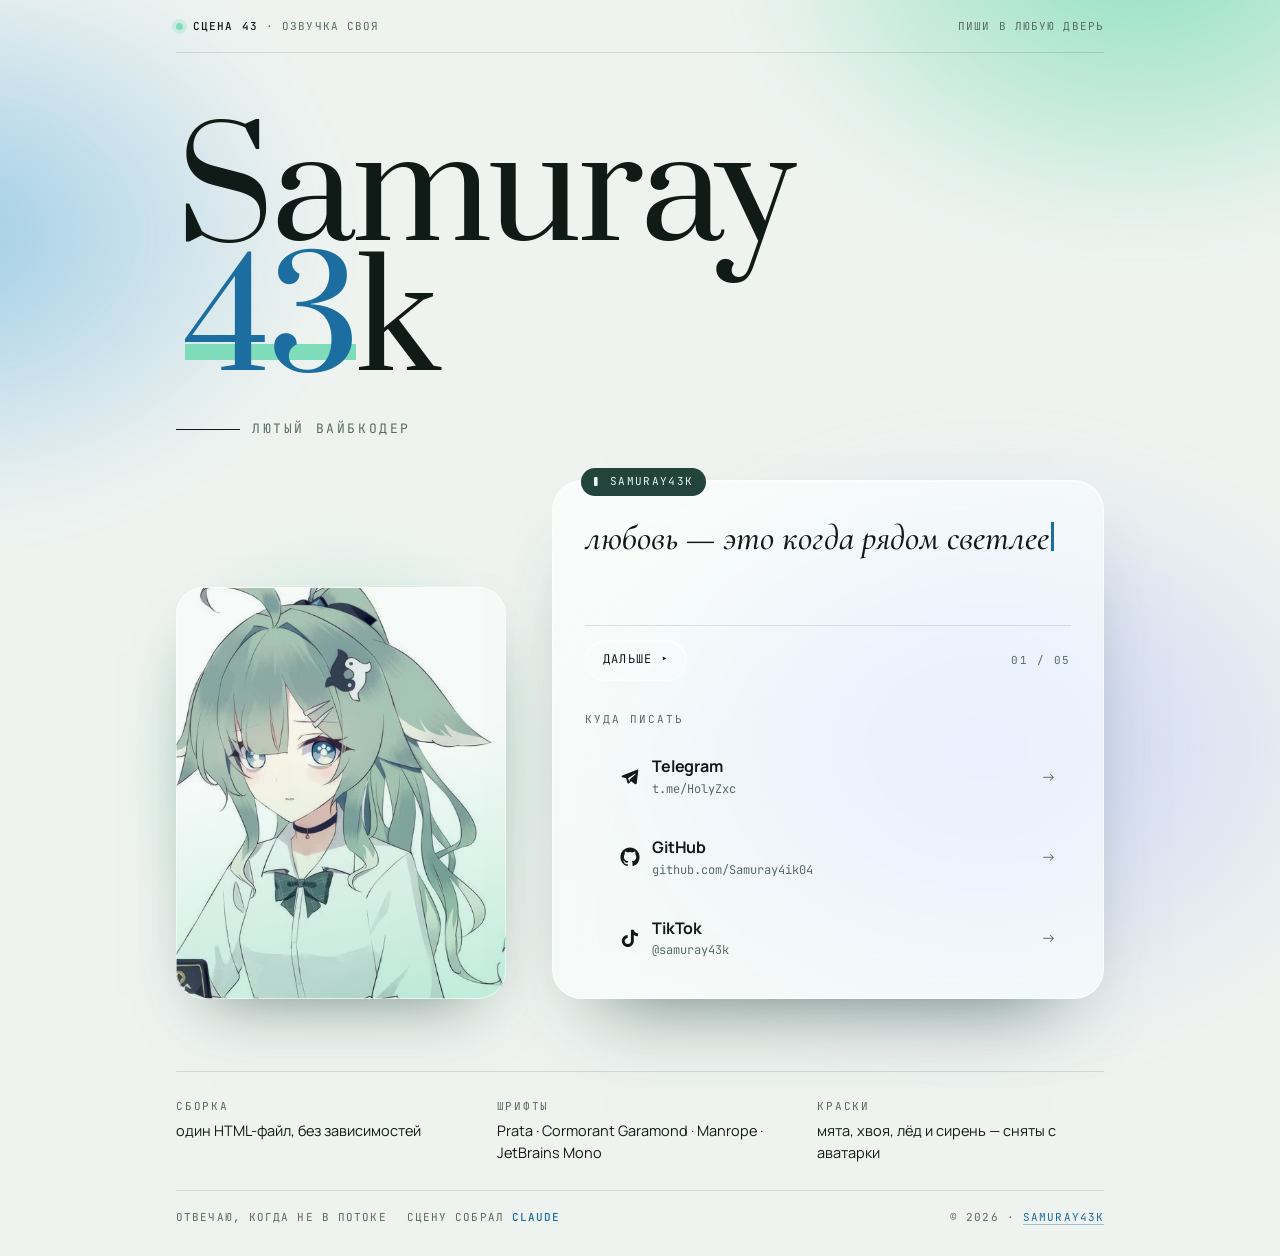
==== commit e146669d: "feat: реплики про любовь, стекло и подпись - реплики в окне теперь про любовь, первая строка сохране" ====
--- a/index.html
+++ b/index.html
@@ -32,7 +32,7 @@
   <link rel="preconnect" href="https://fonts.googleapis.com">
   <link rel="preconnect" href="https://fonts.gstatic.com" crossorigin>
   <link rel="preload" as="image" href="ava-600.webp" type="image/webp" fetchpriority="high">
-  <link href="https://fonts.googleapis.com/css2?family=JetBrains+Mono:wght@400;500&family=Manrope:wght@400;500;700&family=Prata&display=swap" rel="stylesheet">
+  <link href="https://fonts.googleapis.com/css2?family=Cormorant+Garamond:ital,wght@1,500;1,600&family=JetBrains+Mono:wght@400;500&family=Manrope:wght@400;500;700&family=Prata&display=swap" rel="stylesheet">
 
   <style>
     /* ============================================================
@@ -52,13 +52,23 @@
       --mint:    #7FDCBB;   /* лента с аватарки           */
       --pine:    #23443A;   /* бант                       */
       --ice:     #4EA6DE;   /* глаза — как заливка        */
+      --haze:    #B7BFFA;   /* блик на глазах — третье пятно */
       --ice-ink: #1B6E9F;   /*  5.0:1 — тот же лёд, текст */
       --line:    color-mix(in srgb, var(--ink) 12%, transparent);
       --tag-bg:  #23443A;
       --tag-fg:  #EAF6F0;
       --sprite-blend: multiply;
 
+      /* стекло: заливка, блик по верхней кромке и светлый кант */
+      --glass:     color-mix(in srgb, var(--panel) 66%, transparent);
+      --glass-thin:color-mix(in srgb, var(--panel) 40%, transparent);
+      --glass-hi:  rgba(255, 255, 255, .75);
+      --glass-rim: rgba(255, 255, 255, .55);
+      --glass-low: rgba(255, 255, 255, .22);
+      --blur:      saturate(180%) blur(26px);
+
       --display: "Prata", Georgia, serif;
+      --quote:   "Cormorant Garamond", Georgia, serif;
       --sans:    "Manrope", "Segoe UI", system-ui, sans-serif;
       --mono:    "JetBrains Mono", ui-monospace, SFMono-Regular, Menlo, monospace;
 
@@ -77,10 +87,17 @@
         --mint:    #8FE3C4;
         --pine:    #A8CFC0;
         --ice:     #79C2F0;
+        --haze:    #4A54A8;
         --ice-ink: #79C2F0;   /*  9.8:1 */
         --line:    color-mix(in srgb, var(--ink) 15%, transparent);
         --tag-bg:  #8FE3C4;
         --tag-fg:  #08110E;
+
+        --glass:     color-mix(in srgb, var(--panel) 62%, transparent);
+        --glass-thin:color-mix(in srgb, var(--panel) 36%, transparent);
+        --glass-hi:  rgba(255, 255, 255, .18);
+        --glass-rim: rgba(255, 255, 255, .12);
+        --glass-low: rgba(255, 255, 255, .05);
       }
     }
 
@@ -91,16 +108,30 @@
       min-height: 100svh;
       display: flex;
       flex-direction: column;
-      background:
-        radial-gradient(680px 520px at 82% -8%,  color-mix(in srgb, var(--mint) 40%, transparent), transparent 68%),
-        radial-gradient(560px 460px at -6% 34%, color-mix(in srgb, var(--ice)  20%, transparent), transparent 66%),
-        var(--paper);
+      background: var(--paper);
       color: var(--ink);
       font-family: var(--sans);
       font-size: 16px;
       line-height: 1.6;
       -webkit-font-smoothing: antialiased;
       overflow-x: hidden;
+    }
+
+    /* пятна света под стеклом — медленно дышат */
+    body::before {
+      content: "";
+      position: fixed; inset: -25%;
+      z-index: -1;
+      background:
+        radial-gradient(30% 32% at 76% 12%, color-mix(in srgb, var(--mint) 88%, transparent), transparent 70%),
+        radial-gradient(28% 30% at 14% 34%, color-mix(in srgb, var(--ice)  50%, transparent), transparent 70%),
+        radial-gradient(30% 32% at 68% 72%, color-mix(in srgb, var(--haze) 62%, transparent), transparent 70%);
+      filter: blur(30px);
+      animation: drift 26s ease-in-out infinite alternate;
+    }
+    @keyframes drift {
+      from { transform: translate3d(0, 0, 0) scale(1); }
+      to   { transform: translate3d(-3%, 2%, 0) scale(1.08); }
     }
 
     a { color: inherit; text-decoration: none; }
@@ -185,6 +216,10 @@
         align-items: end;
       }
     }
+
+    /* колонки сцены должны уметь сжиматься: иначе длинный адрес
+       в ссылке распирает окно за край узкого экрана */
+    .scene > * { min-width: 0; }
 
     /* спрайт */
 
@@ -205,7 +240,10 @@
       content: "";
       position: absolute; inset: 0;
       border-radius: inherit;
-      box-shadow: inset 0 0 0 1px color-mix(in srgb, var(--ink) 10%, transparent);
+      box-shadow:
+        inset 0 0 0 1px var(--glass-rim),
+        inset 0  1px 0 var(--glass-hi),
+        inset 0 -1px 0 var(--glass-low);
     }
     .sprite picture { display: block; }
     .sprite img {
@@ -234,10 +272,27 @@
     .box {
       position: relative;
       padding: clamp(26px, 3.4vw, 34px) clamp(20px, 3vw, 32px) clamp(18px, 2.4vw, 24px);
-      border: 1px solid var(--line);
-      border-radius: 26px;
-      background: var(--panel);
-      box-shadow: 0 40px 70px -52px color-mix(in srgb, var(--pine) 70%, transparent);
+      border: 1px solid var(--glass-rim);
+      border-radius: 30px;
+      background: var(--glass);
+      -webkit-backdrop-filter: var(--blur);
+      backdrop-filter: var(--blur);
+      box-shadow:
+        0 44px 80px -50px color-mix(in srgb, var(--pine) 78%, transparent),
+        inset 0  1px 0 var(--glass-hi),
+        inset 0 -1px 0 var(--glass-low);
+    }
+    /* блик, съезжающий по стеклу: лежит над заливкой, но под текстом */
+    .box::before {
+      content: "";
+      position: absolute; inset: 0; z-index: -1;
+      border-radius: inherit;
+      background: linear-gradient(148deg, var(--glass-hi), transparent 44%);
+      opacity: .55;
+      pointer-events: none;
+    }
+    @supports not ((backdrop-filter: blur(1px)) or (-webkit-backdrop-filter: blur(1px))) {
+      .box { background: var(--panel); }
     }
 
     .who {
@@ -253,11 +308,13 @@
     .who svg { width: 9px; height: 9px; fill: currentColor; }
 
     .say {
-      min-height: 3em;
-      font-family: var(--display);
-      font-size: clamp(20px, 2.6vw, 28px);
-      line-height: 1.42;
-      letter-spacing: -.01em;
+      min-height: 2.7em;   /* пол в две строки: ссылки не прыгают при смене реплики */
+      font-family: var(--quote);
+      font-style: italic;
+      font-weight: 500;
+      font-size: clamp(25px, 3.2vw, 35px);
+      line-height: 1.34;
+      letter-spacing: 0;
       text-wrap: pretty;
     }
     .say .caret {
@@ -278,9 +335,11 @@
 
     .lines { display: grid; gap: 10px; }
     .lines li {
-      font-family: var(--display);
-      font-size: clamp(19px, 2.6vw, 26px);
-      line-height: 1.4;
+      font-family: var(--quote);
+      font-style: italic;
+      font-weight: 500;
+      font-size: clamp(23px, 3vw, 32px);
+      line-height: 1.34;
     }
 
     .after {
@@ -293,7 +352,9 @@
       display: inline-flex; align-items: center; gap: 9px;
       padding: 9px 17px 10px;
       border-radius: 999px;
-      background: color-mix(in srgb, var(--ink) 6%, transparent);
+      border: 1px solid var(--glass-rim);
+      background: var(--glass-thin);
+      box-shadow: inset 0 1px 0 var(--glass-hi);
       font-family: var(--mono);
       font-size: 12px; letter-spacing: .1em; text-transform: uppercase;
       cursor: pointer;
@@ -325,9 +386,9 @@
     .opt {
       display: flex; align-items: center; gap: 12px;
       padding: 13px 14px 13px 10px;
-      border-radius: 14px;
+      border-radius: 16px;
       border: 1px solid transparent;
-      transition: background-color .16s, border-color .16s, translate .16s var(--ease);
+      transition: background-color .16s, border-color .16s, box-shadow .16s, translate .16s var(--ease);
     }
     .opt .cur {
       flex: none; width: 12px;
@@ -351,8 +412,11 @@
     .opt .go { flex: none; color: var(--mute); font-size: 15px; transition: color .16s, translate .16s var(--ease); }
 
     .opt:hover, .opt:focus-visible {
-      background: color-mix(in srgb, var(--mint) 20%, transparent);
-      border-color: color-mix(in srgb, var(--mint) 55%, transparent);
+      background: color-mix(in srgb, var(--mint) 28%, transparent);
+      border-color: var(--glass-rim);
+      box-shadow:
+        inset 0 1px 0 var(--glass-hi),
+        0 12px 26px -18px color-mix(in srgb, var(--pine) 80%, transparent);
       translate: 3px 0;
     }
     .opt:hover .cur, .opt:focus-visible .cur { opacity: 1; translate: 0 0; }
@@ -387,6 +451,7 @@
       font-size: 11px; letter-spacing: .1em; text-transform: uppercase;
       color: var(--mute);
     }
+    footer .by b { color: var(--ice-ink); font-weight: 500; }
     footer .end { margin-left: auto; }
     footer a { color: var(--ice-ink); border-bottom: 1px solid color-mix(in srgb, var(--ice-ink) 40%, transparent); }
 
@@ -448,10 +513,10 @@
 
           <ol class="lines" id="lines">
             <li>любовь — это когда рядом светлее</li>
-            <li>код пишется по вайбу, а не по тикету</li>
-            <li>сломал — значит, понял, как устроено</li>
-            <li>сделал сам — покажи другим</li>
-            <li>вся страница — один файл, так честнее</li>
+            <li>дом — это не адрес, а человек</li>
+            <li>любовь не кричит — она просто не уходит</li>
+            <li>счастье — это когда есть кому написать «я дошёл»</li>
+            <li>не «навсегда», а «и сегодня тоже»</li>
           </ol>
 
           <div class="after" id="after" hidden>
@@ -493,13 +558,14 @@
 
       <dl class="strip">
         <div><dt>Сборка</dt><dd>один HTML-файл, без зависимостей</dd></div>
-        <div><dt>Шрифты</dt><dd>Prata · Manrope · JetBrains Mono</dd></div>
-        <div><dt>Краски</dt><dd>мята, хвоя и лёд — сняты с аватарки</dd></div>
+        <div><dt>Шрифты</dt><dd>Prata · Cormorant Garamond · Manrope · JetBrains Mono</dd></div>
+        <div><dt>Краски</dt><dd>мята, хвоя, лёд и сирень — сняты с аватарки</dd></div>
       </dl>
     </main>
 
     <footer>
       <span>отвечаю, когда не в потоке</span>
+      <span class="by">сцену собрал <b>Claude</b></span>
       <span class="end">© <span id="y">2026</span> · <a href="https://t.me/HolyZxc">samuray43k</a></span>
     </footer>
   </div>
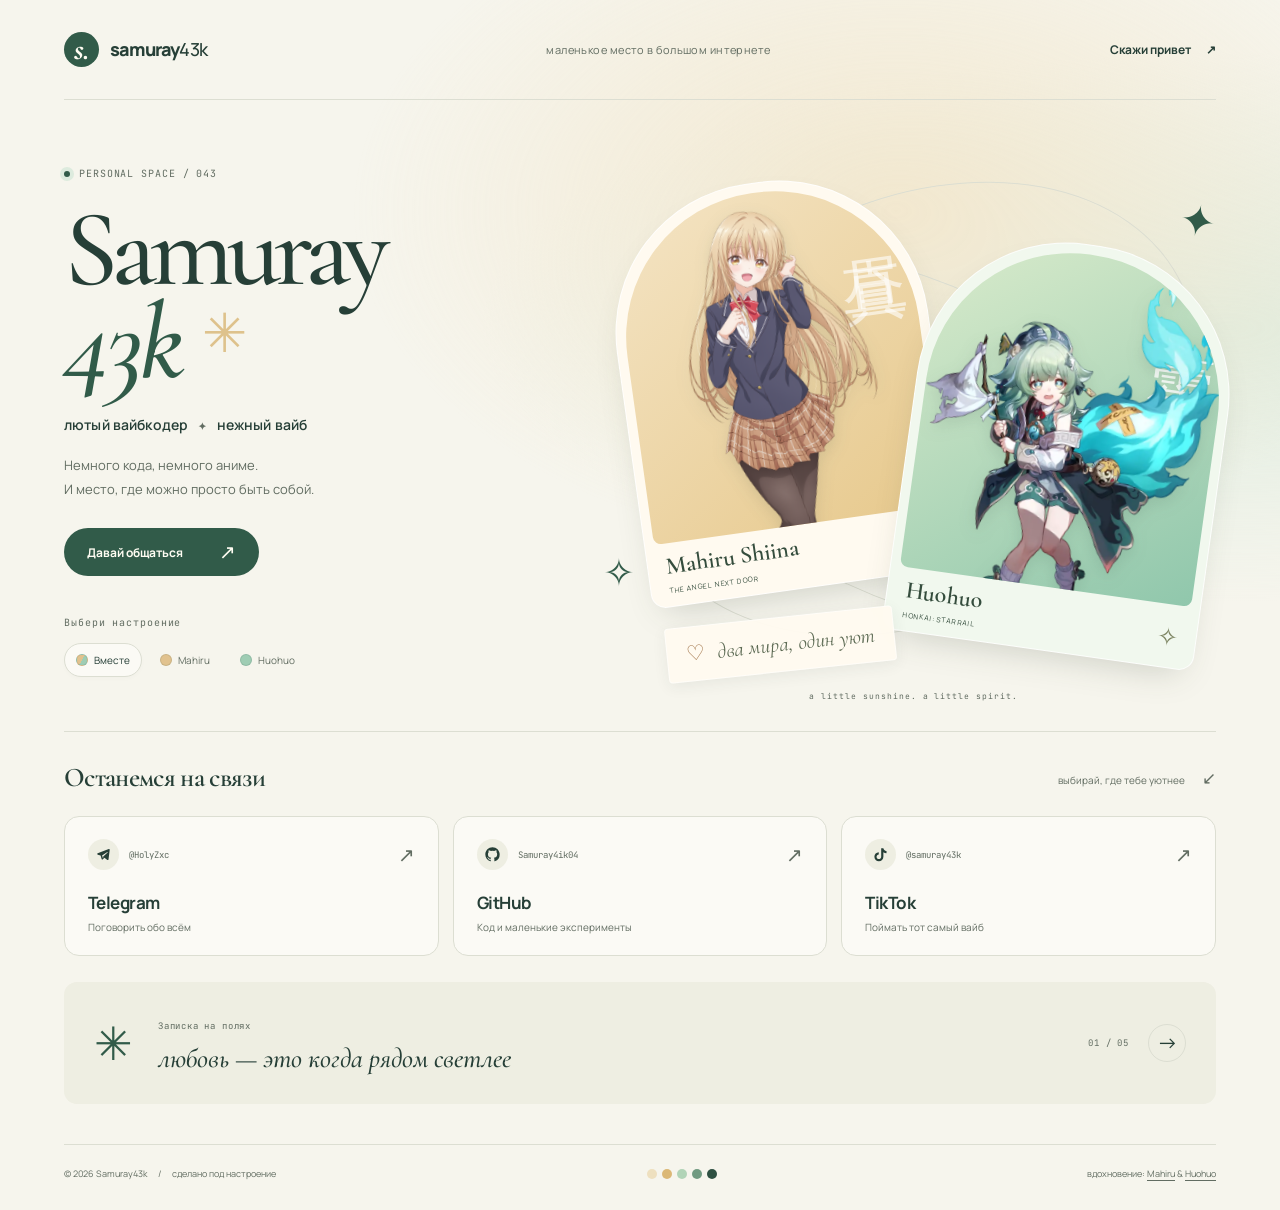
==== commit 9b461394: "feat: redesign personal page with Mahiru and Huohuo themes" ====
--- a/index.html
+++ b/index.html
@@ -1,636 +1,290 @@
-<!DOCTYPE html>
+<!doctype html>
 <html lang="ru">
-<head>
-  <meta charset="UTF-8">
-  <meta name="viewport" content="width=device-width, initial-scale=1">
-
-  <title>Samuray43k — лютый вайбкодер</title>
-  <meta name="description" content="Личная страница Samuray43k. Telegram, GitHub, TikTok — выбери реплику и пиши.">
-  <link rel="canonical" href="https://samuray4ik04.github.io/">
-
-  <meta property="og:type" content="website">
-  <meta property="og:site_name" content="Samuray43k">
-  <meta property="og:locale" content="ru_RU">
-  <meta property="og:url" content="https://samuray4ik04.github.io/">
-  <meta property="og:title" content="Samuray43k — лютый вайбкодер">
-  <meta property="og:description" content="Telegram, GitHub, TikTok — выбери реплику и пиши.">
-  <meta property="og:image" content="https://samuray4ik04.github.io/og-cover.jpg">
-  <meta property="og:image:width" content="1200">
-  <meta property="og:image:height" content="630">
-  <meta property="og:image:alt" content="Samuray43k — лютый вайбкодер">
-
-  <meta name="twitter:card" content="summary_large_image">
-  <meta name="twitter:title" content="Samuray43k — лютый вайбкодер">
-  <meta name="twitter:description" content="Telegram, GitHub, TikTok — выбери реплику и пиши.">
-  <meta name="twitter:image" content="https://samuray4ik04.github.io/og-cover.jpg">
-
-  <meta name="theme-color" content="#EEF3F0" media="(prefers-color-scheme: light)">
-  <meta name="theme-color" content="#08110E" media="(prefers-color-scheme: dark)">
-  <link rel="icon" href="favicon.png" type="image/png">
-  <link rel="apple-touch-icon" href="apple-touch-icon.png">
-
-  <link rel="preconnect" href="https://fonts.googleapis.com">
-  <link rel="preconnect" href="https://fonts.gstatic.com" crossorigin>
-  <link rel="preload" as="image" href="ava-600.webp" type="image/webp" fetchpriority="high">
-  <link href="https://fonts.googleapis.com/css2?family=Cormorant+Garamond:ital,wght@1,500;1,600&family=JetBrains+Mono:wght@400;500&family=Manrope:wght@400;500;700&family=Prata&display=swap" rel="stylesheet">
-
-  <style>
-    /* ============================================================
-       Samuray43k — сцена
-       Спрайт и диалоговое окно: ссылки — это варианты ответа.
-       Краски сняты с аватарки: мята, хвоя, лёд.
-       ============================================================ */
-
-    :root {
-      color-scheme: light dark;
-
-      --paper:   #EEF3F0;   /* холодная бумага            */
-      --panel:   #FBFDFC;   /* лицо диалогового окна      */
-      --cel:     #F6FAF8;   /* подложка спрайта           */
-      --ink:     #101B17;   /* 15.7:1 на бумаге           */
-      --mute:    #566B63;   /*  5.1:1                     */
-      --mint:    #7FDCBB;   /* лента с аватарки           */
-      --pine:    #23443A;   /* бант                       */
-      --ice:     #4EA6DE;   /* глаза — как заливка        */
-      --haze:    #B7BFFA;   /* блик на глазах — третье пятно */
-      --ice-ink: #1B6E9F;   /*  5.0:1 — тот же лёд, текст */
-      --line:    color-mix(in srgb, var(--ink) 12%, transparent);
-      --tag-bg:  #23443A;
-      --tag-fg:  #EAF6F0;
-      --sprite-blend: multiply;
-
-      /* стекло: заливка, блик по верхней кромке и светлый кант */
-      --glass:     color-mix(in srgb, var(--panel) 66%, transparent);
-      --glass-thin:color-mix(in srgb, var(--panel) 40%, transparent);
-      --glass-hi:  rgba(255, 255, 255, .75);
-      --glass-rim: rgba(255, 255, 255, .55);
-      --glass-low: rgba(255, 255, 255, .22);
-      --blur:      saturate(180%) blur(26px);
-
-      --display: "Prata", Georgia, serif;
-      --quote:   "Cormorant Garamond", Georgia, serif;
-      --sans:    "Manrope", "Segoe UI", system-ui, sans-serif;
-      --mono:    "JetBrains Mono", ui-monospace, SFMono-Regular, Menlo, monospace;
-
-      --gut:  clamp(20px, 5vw, 56px);
-      --ease: cubic-bezier(.2, .8, .2, 1);
-      --max:  1040px;
-    }
-
-    @media (prefers-color-scheme: dark) {
-      :root {
-        --paper:   #08110E;
-        --panel:   #0F1B17;
-        --cel:     #E4F0EA;
-        --ink:     #E8F2ED;   /* 16.7:1 */
-        --mute:    #94AAA2;   /*  7.8:1 */
-        --mint:    #8FE3C4;
-        --pine:    #A8CFC0;
-        --ice:     #79C2F0;
-        --haze:    #4A54A8;
-        --ice-ink: #79C2F0;   /*  9.8:1 */
-        --line:    color-mix(in srgb, var(--ink) 15%, transparent);
-        --tag-bg:  #8FE3C4;
-        --tag-fg:  #08110E;
-
-        --glass:     color-mix(in srgb, var(--panel) 62%, transparent);
-        --glass-thin:color-mix(in srgb, var(--panel) 36%, transparent);
-        --glass-hi:  rgba(255, 255, 255, .18);
-        --glass-rim: rgba(255, 255, 255, .12);
-        --glass-low: rgba(255, 255, 255, .05);
-      }
-    }
-
-    *, *::before, *::after { box-sizing: border-box; margin: 0; padding: 0; }
-    html { -webkit-text-size-adjust: 100%; }
-
-    body {
-      min-height: 100svh;
-      display: flex;
-      flex-direction: column;
-      background: var(--paper);
-      color: var(--ink);
-      font-family: var(--sans);
-      font-size: 16px;
-      line-height: 1.6;
-      -webkit-font-smoothing: antialiased;
-      overflow-x: hidden;
-    }
-
-    /* пятна света под стеклом — медленно дышат */
-    body::before {
-      content: "";
-      position: fixed; inset: -25%;
-      z-index: -1;
-      background:
-        radial-gradient(30% 32% at 76% 12%, color-mix(in srgb, var(--mint) 88%, transparent), transparent 70%),
-        radial-gradient(28% 30% at 14% 34%, color-mix(in srgb, var(--ice)  50%, transparent), transparent 70%),
-        radial-gradient(30% 32% at 68% 72%, color-mix(in srgb, var(--haze) 62%, transparent), transparent 70%);
-      filter: blur(30px);
-      animation: drift 26s ease-in-out infinite alternate;
-    }
-    @keyframes drift {
-      from { transform: translate3d(0, 0, 0) scale(1); }
-      to   { transform: translate3d(-3%, 2%, 0) scale(1.08); }
-    }
-
-    a { color: inherit; text-decoration: none; }
-    img { display: block; max-width: 100%; height: auto; }
-    ul, ol { list-style: none; }
-    button { font: inherit; color: inherit; background: none; border: 0; }
-
-    ::selection { background: var(--mint); color: var(--pine); }
-    :focus-visible { outline: 3px solid var(--ice-ink); outline-offset: 3px; border-radius: 4px; }
-
-    .wrap {
-      width: 100%;
-      max-width: var(--max);
-      margin: 0 auto;
-      padding: 0 var(--gut);
-    }
-
-    /* ---------- верхняя строка ---------- */
-
-    .bar {
-      display: flex; align-items: center; gap: 10px;
-      padding: 18px 0 16px;
-      border-bottom: 1px solid var(--line);
-      font-family: var(--mono);
-      font-size: 11px; letter-spacing: .1em; text-transform: uppercase;
-      color: var(--mute);
-    }
-    .bar b { color: var(--ink); font-weight: 500; }
-    .bar .dot {
-      width: 7px; height: 7px; border-radius: 50%;
-      background: var(--mint);
-      box-shadow: 0 0 0 4px color-mix(in srgb, var(--mint) 26%, transparent);
-    }
-    .bar .right { margin-left: auto; }
-    @media (max-width: 600px) { .bar .right { display: none; } }
-
-    /* ---------- имя ---------- */
-
-    .hero { padding: clamp(34px, 8vw, 76px) 0 clamp(24px, 4vw, 40px); }
-
-    .name {
-      font-family: var(--display);
-      font-weight: 400;
-      font-size: clamp(58px, 14.5vw, 148px);
-      line-height: .88;
-      letter-spacing: -.025em;
-    }
-    .name > span { display: block; }
-    .name .two { padding-left: .06em; }
-    .name .num {
-      color: var(--ice-ink);
-      white-space: nowrap;
-      background: linear-gradient(var(--mint), var(--mint)) 0 .82em / 0 .11em no-repeat;
-      animation: sweep .8s var(--ease) .55s forwards;
-    }
-    @keyframes sweep { to { background-size: 100% .11em; } }
-
-    .role {
-      display: flex; align-items: center; gap: 12px;
-      margin-top: clamp(20px, 3vw, 30px);
-      font-family: var(--mono);
-      font-size: clamp(11px, 1.6vw, 13px);
-      letter-spacing: .2em; text-transform: uppercase;
-      color: var(--mute);
-    }
-    .role::before {
-      content: ""; flex: none;
-      width: clamp(28px, 6vw, 64px); height: 1px;
-      background: var(--ink);
-    }
-
-    /* ---------- сцена ---------- */
-
-    .scene {
-      display: grid;
-      gap: clamp(30px, 3.6vw, 48px);
-      padding-bottom: clamp(36px, 6vw, 72px);
-    }
-    @media (min-width: 780px) {
-      .scene {
-        grid-template-columns: minmax(230px, 330px) 1fr;
-        align-items: end;
-      }
-    }
-
-    /* колонки сцены должны уметь сжиматься: иначе длинный адрес
-       в ссылке распирает окно за край узкого экрана */
-    .scene > * { min-width: 0; }
-
-    /* спрайт */
-
-    .sprite { width: min(280px, 74%); }
-    @media (min-width: 780px) { .sprite { width: 100%; } }
-
-    .sprite .plate {
-      position: relative;
-      border-radius: 28px;
-      overflow: hidden;
-      background:
-        linear-gradient(168deg,
-          var(--cel) 42%,
-          color-mix(in srgb, var(--mint) 46%, var(--cel)) 100%);
-      box-shadow: 0 30px 64px -34px color-mix(in srgb, var(--pine) 65%, transparent);
-    }
-    .sprite .plate::after {
-      content: "";
-      position: absolute; inset: 0;
-      border-radius: inherit;
-      box-shadow:
-        inset 0 0 0 1px var(--glass-rim),
-        inset 0  1px 0 var(--glass-hi),
-        inset 0 -1px 0 var(--glass-low);
-    }
-    .sprite picture { display: block; }
-    .sprite img {
-      width: 100%;
-      aspect-ratio: 4 / 5;
-      object-fit: cover;
-      object-position: 50% 45%;
-      mix-blend-mode: var(--sprite-blend);
-    }
-    .sprite .glow {
-      position: absolute; inset: -14% -14% -4%;
-      z-index: -1;
-      border-radius: 50%;
-      background: radial-gradient(closest-side, color-mix(in srgb, var(--mint) 55%, transparent), transparent);
-      filter: blur(14px);
-      animation: breathe 7s ease-in-out infinite;
-    }
-    @keyframes breathe {
-      0%, 100% { opacity: .55; transform: scale(1); }
-      50%      { opacity: .95; transform: scale(1.06); }
-    }
-    .sprite .wrapper { position: relative; }
-
-    /* диалоговое окно */
-
-    .box {
-      position: relative;
-      padding: clamp(26px, 3.4vw, 34px) clamp(20px, 3vw, 32px) clamp(18px, 2.4vw, 24px);
-      border: 1px solid var(--glass-rim);
-      border-radius: 30px;
-      background: var(--glass);
-      -webkit-backdrop-filter: var(--blur);
-      backdrop-filter: var(--blur);
-      box-shadow:
-        0 44px 80px -50px color-mix(in srgb, var(--pine) 78%, transparent),
-        inset 0  1px 0 var(--glass-hi),
-        inset 0 -1px 0 var(--glass-low);
-    }
-    /* блик, съезжающий по стеклу: лежит над заливкой, но под текстом */
-    .box::before {
-      content: "";
-      position: absolute; inset: 0; z-index: -1;
-      border-radius: inherit;
-      background: linear-gradient(148deg, var(--glass-hi), transparent 44%);
-      opacity: .55;
-      pointer-events: none;
-    }
-    @supports not ((backdrop-filter: blur(1px)) or (-webkit-backdrop-filter: blur(1px))) {
-      .box { background: var(--panel); }
-    }
-
-    .who {
-      position: absolute; top: -13px; left: clamp(18px, 3vw, 28px);
-      display: inline-flex; align-items: center; gap: 7px;
-      padding: 5px 13px 6px;
-      border-radius: 999px;
-      background: var(--tag-bg);
-      color: var(--tag-fg);
-      font-family: var(--mono);
-      font-size: 11px; letter-spacing: .12em; text-transform: uppercase;
-    }
-    .who svg { width: 9px; height: 9px; fill: currentColor; }
-
-    .say {
-      min-height: 2.7em;   /* пол в две строки: ссылки не прыгают при смене реплики */
-      font-family: var(--quote);
-      font-style: italic;
-      font-weight: 500;
-      font-size: clamp(25px, 3.2vw, 35px);
-      line-height: 1.34;
-      letter-spacing: 0;
-      text-wrap: pretty;
-    }
-    .say .caret {
-      display: inline-block;
-      width: .07em; height: .82em;
-      margin-left: .06em;
-      vertical-align: -.06em;
-      background: var(--ice-ink);
-      animation: blink 1.1s steps(1) infinite;
-    }
-    @keyframes blink { 0%, 50% { opacity: 1; } 50.01%, 100% { opacity: 0; } }
-
-    .sr {
-      position: absolute; width: 1px; height: 1px;
-      margin: -1px; padding: 0; border: 0;
-      overflow: hidden; clip-path: inset(50%); white-space: nowrap;
-    }
-
-    .lines { display: grid; gap: 10px; }
-    .lines li {
-      font-family: var(--quote);
-      font-style: italic;
-      font-weight: 500;
-      font-size: clamp(23px, 3vw, 32px);
-      line-height: 1.34;
-    }
-
-    .after {
-      display: flex; align-items: center; gap: 14px;
-      margin-top: 16px;
-      padding-top: 14px;
-      border-top: 1px solid var(--line);
-    }
-    .next {
-      display: inline-flex; align-items: center; gap: 9px;
-      padding: 9px 17px 10px;
-      border-radius: 999px;
-      border: 1px solid var(--glass-rim);
-      background: var(--glass-thin);
-      box-shadow: inset 0 1px 0 var(--glass-hi);
-      font-family: var(--mono);
-      font-size: 12px; letter-spacing: .1em; text-transform: uppercase;
-      cursor: pointer;
-      transition: background-color .16s, translate .16s var(--ease);
-    }
-    .next:hover { background: var(--mint); color: var(--pine); translate: 0 -1px; }
-    .next:active { translate: 0 1px; }
-    .next span { animation: nudge 1.6s var(--ease) infinite; }
-    @keyframes nudge { 0%, 70%, 100% { translate: 0; } 82% { translate: 3px; } }
-    .tick {
-      margin-left: auto;
-      font-family: var(--mono);
-      font-size: 11px; letter-spacing: .14em;
-      color: var(--mute);
-    }
-
-    /* варианты ответа */
-
-    .pick { margin-top: clamp(22px, 3vw, 30px); }
-    .pick > .cap {
-      display: block;
-      margin-bottom: 12px;
-      font-family: var(--mono);
-      font-size: 11px; letter-spacing: .18em; text-transform: uppercase;
-      color: var(--mute);
-    }
-    .opts { display: grid; gap: 8px; }
-
-    .opt {
-      display: flex; align-items: center; gap: 12px;
-      padding: 13px 14px 13px 10px;
-      border-radius: 16px;
-      border: 1px solid transparent;
-      transition: background-color .16s, border-color .16s, box-shadow .16s, translate .16s var(--ease);
-    }
-    .opt .cur {
-      flex: none; width: 12px;
-      color: var(--ice-ink);
-      font-size: 13px; line-height: 1;
-      opacity: 0;
-      translate: -5px 0;
-      transition: opacity .16s, translate .16s var(--ease);
-    }
-    .opt .ico { flex: none; width: 20px; height: 20px; fill: currentColor; }
-    .opt .id { flex: 1; min-width: 0; }
-    .opt .t {
-      display: block;
-      font-weight: 700; font-size: 16px; letter-spacing: -.01em;
-    }
-    .opt .h {
-      display: block;
-      font-family: var(--mono); font-size: 12px; color: var(--mute);
-      overflow: hidden; text-overflow: ellipsis; white-space: nowrap;
-    }
-    .opt .go { flex: none; color: var(--mute); font-size: 15px; transition: color .16s, translate .16s var(--ease); }
-
-    .opt:hover, .opt:focus-visible {
-      background: color-mix(in srgb, var(--mint) 28%, transparent);
-      border-color: var(--glass-rim);
-      box-shadow:
-        inset 0 1px 0 var(--glass-hi),
-        0 12px 26px -18px color-mix(in srgb, var(--pine) 80%, transparent);
-      translate: 3px 0;
-    }
-    .opt:hover .cur, .opt:focus-visible .cur { opacity: 1; translate: 0 0; }
-    .opt:hover .go, .opt:focus-visible .go { color: var(--ice-ink); translate: 3px 0; }
-    .opt:active { translate: 1px 1px; }
-
-    /* ---------- выходные данные ---------- */
-
-    .strip {
-      display: grid;
-      gap: 18px 34px;
-      padding: clamp(20px, 3vw, 26px) 0;
-      border-top: 1px solid var(--line);
-      grid-template-columns: repeat(auto-fit, minmax(190px, 1fr));
-    }
-    .strip dt {
-      font-family: var(--mono);
-      font-size: 11px; letter-spacing: .16em; text-transform: uppercase;
-      color: var(--mute);
-      margin-bottom: 4px;
-    }
-    .strip dd { font-size: 14.5px; line-height: 1.5; }
-
-    /* ---------- подвал ---------- */
-
-    footer {
-      margin-top: auto;
-      display: flex; flex-wrap: wrap; gap: 6px 20px;
-      padding: 18px 0 30px;
-      border-top: 1px solid var(--line);
-      font-family: var(--mono);
-      font-size: 11px; letter-spacing: .1em; text-transform: uppercase;
-      color: var(--mute);
-    }
-    footer .by b { color: var(--ice-ink); font-weight: 500; }
-    footer .end { margin-left: auto; }
-    footer a { color: var(--ice-ink); border-bottom: 1px solid color-mix(in srgb, var(--ice-ink) 40%, transparent); }
-
-    /* ---------- выход на сцену ---------- */
-
-    [data-rise] {
-      animation: rise .7s var(--ease) both;
-      animation-delay: calc(var(--i, 0) * 90ms);
-    }
-    @keyframes rise {
-      from { opacity: 0; transform: translateY(16px); }
-      to   { opacity: 1; transform: none; }
-    }
-
-    @media (prefers-reduced-motion: reduce) {
-      *, *::before, *::after {
-        animation-duration: .01ms !important;
-        animation-iteration-count: 1 !important;
-        transition-duration: .01ms !important;
-      }
-    }
-  </style>
-</head>
-<body>
-  <div class="wrap">
-    <header class="bar" data-rise style="--i:0">
-      <span class="dot" aria-hidden="true"></span>
-      <span><b>сцена 43</b> · озвучка своя</span>
-      <span class="right">пиши в любую дверь</span>
-    </header>
-
-    <main>
-      <section class="hero">
-        <h1 class="name" data-rise style="--i:1">
-          <span>Samuray</span><span class="two"><span class="num">43</span>k</span>
-        </h1>
-        <p class="role" data-rise style="--i:2">лютый вайбкодер</p>
-      </section>
-
-      <section class="scene">
-        <div class="sprite" data-rise style="--i:3">
-          <div class="wrapper">
-            <span class="glow" aria-hidden="true"></span>
-            <div class="plate">
-              <picture>
-                <source srcset="ava-600.webp" type="image/webp">
-                <img src="ava-600.jpg" alt="Samuray43k — аватар: девушка с мятными волосами и телефоном в руках"
-                     width="600" height="600" fetchpriority="high" decoding="async">
-              </picture>
+  <head>
+    <meta charset="UTF-8" />
+    <meta name="viewport" content="width=device-width, initial-scale=1" />
+
+    <title>Samuray43k — лютый вайбкодер</title>
+    <meta
+      name="description"
+      content="Личная страница Samuray43k. Немного кода, немного аниме и место, где можно просто быть собой."
+    />
+    <link rel="canonical" href="https://samuray4ik04.github.io/" />
+
+    <meta property="og:type" content="website" />
+    <meta property="og:site_name" content="Samuray43k" />
+    <meta property="og:locale" content="ru_RU" />
+    <meta property="og:url" content="https://samuray4ik04.github.io/" />
+    <meta property="og:title" content="Samuray43k — лютый вайбкодер" />
+    <meta
+      property="og:description"
+      content="Немного кода, немного аниме и место, где можно просто быть собой."
+    />
+    <meta
+      property="og:image"
+      content="https://samuray4ik04.github.io/og-cover.jpg"
+    />
+    <meta property="og:image:width" content="1200" />
+    <meta property="og:image:height" content="630" />
+    <meta property="og:image:alt" content="Samuray43k — лютый вайбкодер" />
+
+    <meta name="twitter:card" content="summary_large_image" />
+    <meta name="twitter:title" content="Samuray43k — лютый вайбкодер" />
+    <meta
+      name="twitter:description"
+      content="Немного кода, немного аниме и место, где можно просто быть собой."
+    />
+    <meta
+      name="twitter:image"
+      content="https://samuray4ik04.github.io/og-cover.jpg"
+    />
+
+    <link rel="icon" href="favicon.png" type="image/png" />
+    <link rel="apple-touch-icon" href="apple-touch-icon.png" />
+
+    <link rel="preconnect" href="https://fonts.googleapis.com" />
+    <link rel="preconnect" href="https://fonts.gstatic.com" crossorigin />
+    <meta name="theme-color" content="#f6f5ed" />
+    <link rel="preload" as="image" href="assets/mahiru.png" />
+    <link
+      href="https://fonts.googleapis.com/css2?family=Cormorant+Garamond:ital,wght@0,500;0,600;1,500;1,600&family=Manrope:wght@400;500;600;700;800&family=JetBrains+Mono:wght@400;500&display=swap"
+      rel="stylesheet"
+    />
+
+    <link rel="stylesheet" href="assets/style.css" />
+    <script>
+      try {
+        const mood = localStorage.getItem("samuray-mood");
+        if (["blend", "mahiru", "huohuo"].includes(mood))
+          document.documentElement.dataset.mood = mood;
+      } catch (_) {}
+    </script>
+  </head>
+  <body>
+    <a class="skip" href="#main">К содержимому</a>
+    <div class="page">
+      <header class="header">
+        <a class="brand" href="./" aria-label="Samuray43k — главная"
+          ><span class="brand-mark" aria-hidden="true">s.</span> samuray<span
+            class="brand-number"
+            >43k</span
+          ></a
+        >
+        <span class="header-note">маленькое место в большом интернете</span>
+        <a
+          class="header-link"
+          href="https://t.me/HolyZxc"
+          target="_blank"
+          rel="noopener noreferrer"
+          >Скажи привет <span aria-hidden="true">↗</span></a
+        >
+      </header>
+
+      <main id="main" tabindex="-1">
+        <section class="hero" aria-labelledby="hero-title">
+          <div class="intro">
+            <p class="eyebrow">
+              <span class="status-dot" aria-hidden="true"></span> PERSONAL SPACE
+              / 043
+            </p>
+            <h1 id="hero-title">
+              Samuray<span
+                >43k<span class="title-star" aria-hidden="true">✳</span></span
+              >
+            </h1>
+            <p class="role">
+              лютый вайбкодер
+              <span class="tiny-star" aria-hidden="true">✦</span> нежный вайб
+            </p>
+            <p class="intro-copy">
+              Немного кода, немного аниме.<br />И место, где можно просто быть
+              собой.
+            </p>
+            <a
+              class="primary-link"
+              href="https://t.me/HolyZxc"
+              target="_blank"
+              rel="noopener noreferrer"
+              >Давай общаться <span aria-hidden="true">↗</span></a
+            >
+            <div class="mood-picker" id="mood-picker" hidden>
+              <span class="small-label" id="mood-label">Выбери настроение</span>
+              <div class="moods" role="group" aria-labelledby="mood-label">
+                <button type="button" data-theme="blend" aria-pressed="true">
+                  <i class="swatch blend" aria-hidden="true"></i>Вместе
+                </button>
+                <button type="button" data-theme="mahiru" aria-pressed="false">
+                  <i class="swatch honey" aria-hidden="true"></i>Mahiru
+                </button>
+                <button type="button" data-theme="huohuo" aria-pressed="false">
+                  <i class="swatch mint" aria-hidden="true"></i>Huohuo
+                </button>
+              </div>
             </div>
           </div>
-        </div>
-
-        <div class="box" data-rise style="--i:4">
-          <span class="who">
-            <svg viewBox="0 0 10 10" aria-hidden="true"><rect width="4" height="10" rx="1"/></svg>
-            samuray43k
-          </span>
-
-          <ol class="lines" id="lines">
-            <li>любовь — это когда рядом светлее</li>
-            <li>дом — это не адрес, а человек</li>
-            <li>любовь не кричит — она просто не уходит</li>
-            <li>счастье — это когда есть кому написать «я дошёл»</li>
-            <li>не «навсегда», а «и сегодня тоже»</li>
-          </ol>
-
-          <div class="after" id="after" hidden>
-            <button class="next" id="next" type="button">Дальше <span aria-hidden="true">▸</span></button>
-            <span class="tick" id="tick"></span>
-          </div>
-
-          <div class="pick">
-            <span class="cap">Куда писать</span>
-            <ul class="opts">
-              <li>
-                <a class="opt" href="https://t.me/HolyZxc" target="_blank" rel="noopener noreferrer">
-                  <span class="cur" aria-hidden="true">▸</span>
-                  <svg class="ico" viewBox="0 0 24 24" aria-hidden="true"><path d="M21.9 4.6c.2-.9-.7-1.7-1.5-1.4L2.7 10.1c-1 .4-.9 1.8.1 2.1l4.5 1.4 1.7 5.5c.3.9 1.4 1.1 2 .5l2.5-2.4 4.6 3.4c.7.5 1.7.1 1.9-.7l1.9-15.3zM9.7 13.5l8.5-5.4c.4-.2.7.3.4.6l-7 6.4-.3 3.1-1.6-4.7z"/></svg>
-                  <span class="id"><span class="t">Telegram</span><span class="h">t.me/HolyZxc</span></span>
-                  <span class="go" aria-hidden="true">→</span>
-                </a>
-              </li>
-              <li>
-                <a class="opt" href="https://github.com/Samuray4ik04" target="_blank" rel="noopener noreferrer">
-                  <span class="cur" aria-hidden="true">▸</span>
-                  <svg class="ico" viewBox="0 0 24 24" aria-hidden="true"><path d="M12 .5C5.65.5.5 5.65.5 12c0 5.1 3.3 9.4 7.86 10.93.58.1.79-.25.79-.55v-1.94c-3.2.7-3.87-1.54-3.87-1.54-.52-1.33-1.28-1.68-1.28-1.68-1.05-.72.08-.7.08-.7 1.16.08 1.77 1.19 1.77 1.19 1.03 1.77 2.7 1.26 3.36.96.1-.75.4-1.26.73-1.55-2.55-.29-5.23-1.28-5.23-5.68 0-1.26.45-2.29 1.19-3.1-.12-.29-.52-1.46.11-3.05 0 0 .97-.31 3.18 1.18a11 11 0 0 1 5.8 0c2.2-1.49 3.17-1.18 3.17-1.18.63 1.59.23 2.76.11 3.05.74.81 1.19 1.84 1.19 3.1 0 4.41-2.69 5.38-5.25 5.67.41.36.78 1.05.78 2.13v3.15c0 .3.2.66.8.55A11.5 11.5 0 0 0 23.5 12C23.5 5.65 18.35.5 12 .5z"/></svg>
-                  <span class="id"><span class="t">GitHub</span><span class="h">github.com/Samuray4ik04</span></span>
-                  <span class="go" aria-hidden="true">→</span>
-                </a>
-              </li>
-              <li>
-                <a class="opt" href="https://tiktok.com/@samuray43k" target="_blank" rel="noopener noreferrer">
-                  <span class="cur" aria-hidden="true">▸</span>
-                  <svg class="ico" viewBox="0 0 24 24" aria-hidden="true"><path d="M16.6 2c.3 1.8 1.5 3.3 3.1 4 .6.3 1.3.4 1.9.4v3.5c-1.8 0-3.5-.6-5-1.6v7.2c0 4-3.2 7.2-7.2 7.2-4 0-7.2-3.2-7.2-7.2 0-3.9 3.1-7.1 7-7.2v3.6c-1.9.1-3.5 1.7-3.5 3.6 0 2 1.7 3.7 3.7 3.7s3.7-1.7 3.7-3.7V2h3.5z"/></svg>
-                  <span class="id"><span class="t">TikTok</span><span class="h">@samuray43k</span></span>
-                  <span class="go" aria-hidden="true">→</span>
-                </a>
-              </li>
-            </ul>
-          </div>
-        </div>
-      </section>
-
-      <dl class="strip">
-        <div><dt>Сборка</dt><dd>один HTML-файл, без зависимостей</dd></div>
-        <div><dt>Шрифты</dt><dd>Prata · Cormorant Garamond · Manrope · JetBrains Mono</dd></div>
-        <div><dt>Краски</dt><dd>мята, хвоя, лёд и сирень — сняты с аватарки</dd></div>
-      </dl>
-    </main>
-
-    <footer>
-      <span>отвечаю, когда не в потоке</span>
-      <span class="by">сцену собрал <b>Claude</b></span>
-      <span class="end">© <span id="y">2026</span> · <a href="https://t.me/HolyZxc">samuray43k</a></span>
-    </footer>
-  </div>
-
-  <script>
-    (function () {
-      document.getElementById('y').textContent = new Date().getFullYear();
-
-      var list  = document.getElementById('lines');
-      var after = document.getElementById('after');
-      var next  = document.getElementById('next');
-      var tick  = document.getElementById('tick');
-      if (!list || !after) return;
-
-      var LINES = [].map.call(list.children, function (li) { return li.textContent.trim(); });
-      if (!LINES.length) return;
-
-      var calm  = window.matchMedia('(prefers-reduced-motion: reduce)').matches;
-      var STEP  = 22;         /* мс на символ */
-      var i     = 0;
-      var timer = null;
-
-      var say = document.createElement('p');
-      say.className = 'say';
-      say.id = 'say';
-
-      var text  = document.createElement('span');
-      var caret = document.createElement('i');
-      caret.className = 'caret';
-      caret.setAttribute('aria-hidden', 'true');
-
-      /* печать идёт по букве, поэтому озвучиваем реплику отдельно и целиком */
-      var voice = document.createElement('span');
-      voice.className = 'sr';
-      voice.setAttribute('aria-live', 'polite');
-
-      say.append(text, caret, voice);
-
-      list.replaceWith(say);
-      after.hidden = false;
-
-      function pad(n) { return (n < 10 ? '0' : '') + n; }
-
-      function show(line) {
-        clearTimeout(timer);
-        tick.textContent = pad(i + 1) + ' / ' + pad(LINES.length);
-        voice.textContent = line;
-
-        if (calm) { text.textContent = line; return; }
-
-        text.textContent = '';
-        var n = 0;
-        (function type() {
-          text.textContent = line.slice(0, ++n);
-          if (n < line.length) timer = setTimeout(type, STEP);
-        })();
-      }
-
-      next.addEventListener('click', function () {
-        i = (i + 1) % LINES.length;
-        show(LINES[i]);
-      });
-
-      setTimeout(function () { show(LINES[0]); }, calm ? 0 : 620);
-    })();
-  </script>
-</body>
+
+          <div
+            class="artwork"
+            aria-label="Махиру Шиина и Хохо — вдохновение этой страницы"
+          >
+            <span class="orbit orbit-one" aria-hidden="true"></span
+            ><span class="orbit orbit-two" aria-hidden="true"></span>
+            <span class="art-spark spark-one" aria-hidden="true">✦</span
+            ><span class="art-spark spark-two" aria-hidden="true">✧</span>
+            <figure class="character mahiru">
+              <div class="character-window">
+                <span class="character-kanji" aria-hidden="true">真昼</span
+                ><img
+                  src="assets/mahiru.png"
+                  alt="Махиру Шиина: золотистые волосы, тёмная школьная форма и красный бант"
+                  width="940"
+                  height="1429"
+                  fetchpriority="high"
+                />
+              </div>
+              <figcaption>
+                <span
+                  ><b>Mahiru Shiina</b><small>THE ANGEL NEXT DOOR</small></span
+                ><span class="character-symbol" aria-hidden="true">☀</span>
+              </figcaption>
+            </figure>
+            <figure class="character huohuo">
+              <div class="character-window">
+                <span class="character-kanji" aria-hidden="true">藿藿</span
+                ><img
+                  src="assets/huohuo.webp"
+                  alt="Хохо: мятные волосы, зелёный наряд и светящийся призрачный хвост"
+                  width="724"
+                  height="1034"
+                  decoding="async"
+                />
+              </div>
+              <figcaption>
+                <span><b>Huohuo</b><small>HONKAI: STAR RAIL</small></span
+                ><span class="character-symbol" aria-hidden="true">✧</span>
+              </figcaption>
+            </figure>
+            <div class="art-note">
+              <span aria-hidden="true">♡</span> два мира, один уют
+            </div>
+            <p class="art-caption">a little sunshine. a little spirit.</p>
+          </div>
+        </section>
+
+        <section class="connections" aria-labelledby="links-title">
+          <div class="section-heading">
+            <h2 id="links-title">Останемся на связи</h2>
+            <span
+              >выбирай, где тебе уютнее <span aria-hidden="true">↙</span></span
+            >
+          </div>
+          <ul class="social-grid">
+            <li>
+              <a
+                class="social-link telegram"
+                href="https://t.me/HolyZxc"
+                target="_blank"
+                rel="noopener noreferrer"
+                ><span class="social-top"
+                  ><span class="social-icon"
+                    ><svg class="ico" viewBox="0 0 24 24" aria-hidden="true">
+                      <path
+                        d="M21.9 4.6c.2-.9-.7-1.7-1.5-1.4L2.7 10.1c-1 .4-.9 1.8.1 2.1l4.5 1.4 1.7 5.5c.3.9 1.4 1.1 2 .5l2.5-2.4 4.6 3.4c.7.5 1.7.1 1.9-.7l1.9-15.3zM9.7 13.5l8.5-5.4c.4-.2.7.3.4.6l-7 6.4-.3 3.1-1.6-4.7z"
+                      /></svg></span
+                  ><span class="social-handle">@HolyZxc</span
+                  ><span class="social-arrow" aria-hidden="true">↗</span></span
+                ><strong>Telegram</strong
+                ><span class="social-description">Поговорить обо всём</span></a
+              >
+            </li>
+            <li>
+              <a
+                class="social-link github"
+                href="https://github.com/Samuray4ik04"
+                target="_blank"
+                rel="noopener noreferrer"
+                ><span class="social-top"
+                  ><span class="social-icon"
+                    ><svg class="ico" viewBox="0 0 24 24" aria-hidden="true">
+                      <path
+                        d="M12 .5C5.65.5.5 5.65.5 12c0 5.1 3.3 9.4 7.86 10.93.58.1.79-.25.79-.55v-1.94c-3.2.7-3.87-1.54-3.87-1.54-.52-1.33-1.28-1.68-1.28-1.68-1.05-.72.08-.7.08-.7 1.16.08 1.77 1.19 1.77 1.19 1.03 1.77 2.7 1.26 3.36.96.1-.75.4-1.26.73-1.55-2.55-.29-5.23-1.28-5.23-5.68 0-1.26.45-2.29 1.19-3.1-.12-.29-.52-1.46.11-3.05 0 0 .97-.31 3.18 1.18a11 11 0 0 1 5.8 0c2.2-1.49 3.17-1.18 3.17-1.18.63 1.59.23 2.76.11 3.05.74.81 1.19 1.84 1.19 3.1 0 4.41-2.69 5.38-5.25 5.67.41.36.78 1.05.78 2.13v3.15c0 .3.2.66.8.55A11.5 11.5 0 0 0 23.5 12C23.5 5.65 18.35.5 12 .5z"
+                      /></svg></span
+                  ><span class="social-handle">Samuray4ik04</span
+                  ><span class="social-arrow" aria-hidden="true">↗</span></span
+                ><strong>GitHub</strong
+                ><span class="social-description"
+                  >Код и маленькие эксперименты</span
+                ></a
+              >
+            </li>
+            <li>
+              <a
+                class="social-link tiktok"
+                href="https://tiktok.com/@samuray43k"
+                target="_blank"
+                rel="noopener noreferrer"
+                ><span class="social-top"
+                  ><span class="social-icon"
+                    ><svg class="ico" viewBox="0 0 24 24" aria-hidden="true">
+                      <path
+                        d="M16.6 2c.3 1.8 1.5 3.3 3.1 4 .6.3 1.3.4 1.9.4v3.5c-1.8 0-3.5-.6-5-1.6v7.2c0 4-3.2 7.2-7.2 7.2-4 0-7.2-3.2-7.2-7.2 0-3.9 3.1-7.1 7-7.2v3.6c-1.9.1-3.5 1.7-3.5 3.6 0 2 1.7 3.7 3.7 3.7s3.7-1.7 3.7-3.7V2h3.5z"
+                      /></svg></span
+                  ><span class="social-handle">@samuray43k</span
+                  ><span class="social-arrow" aria-hidden="true">↗</span></span
+                ><strong>TikTok</strong
+                ><span class="social-description"
+                  >Поймать тот самый вайб</span
+                ></a
+              >
+            </li>
+          </ul>
+        </section>
+
+        <section class="thought" aria-label="Немного тепла">
+          <span class="thought-flower" aria-hidden="true">✳</span>
+          <div class="thought-copy">
+            <span class="small-label">Записка на полях</span>
+            <ol id="lines" class="lines">
+              <li>любовь — это когда рядом светлее</li>
+              <li>дом — это не адрес, а человек</li>
+              <li>любовь не кричит — она просто не уходит</li>
+              <li>счастье — это когда есть кому написать «я дошёл»</li>
+              <li>не «навсегда», а «и сегодня тоже»</li>
+            </ol>
+          </div>
+          <div class="thought-controls" id="thought-controls" hidden>
+            <span id="counter" class="small-label">01 / 05</span
+            ><button id="next" type="button" aria-label="Следующая записка">
+              <span aria-hidden="true">→</span>
+            </button>
+          </div>
+        </section>
+      </main>
+
+      <footer class="footer">
+        <span
+          >© <span id="year">2026</span> Samuray43k
+          <span class="footer-divider">/</span> сделано под настроение</span
+        ><span class="footer-palette" aria-hidden="true"
+          ><i></i><i></i><i></i><i></i><i></i></span
+        ><span
+          >вдохновение:
+          <a
+            href="https://otonarino-tenshisama.jp/"
+            target="_blank"
+            rel="noopener noreferrer"
+            >Mahiru</a
+          >
+          &
+          <a
+            href="https://www.hoyolab.com/article/22882695"
+            target="_blank"
+            rel="noopener noreferrer"
+            >Huohuo</a
+          ></span
+        >
+      </footer>
+    </div>
+    <script src="assets/site.js"></script>
+  </body>
 </html>
--- a/assets/style.css
+++ b/assets/style.css
@@ -0,0 +1,1101 @@
+:root {
+  color-scheme: light;
+  --paper: #f6f5ed;
+  --ink: #263f37;
+  --muted: #626d62;
+  --line: #dcded2;
+  --surface: #fbfaf5;
+  --accent: #315b49;
+  --button-text: #fffdf3;
+  --honey: #dec28c;
+  --mint: #aed8c1;
+  --glow-left: #f0dfbb;
+  --glow-right: #d0e7d7;
+  --quote: #eeeee2;
+  --serif: "Cormorant Garamond", Georgia, serif;
+  --sans: "Manrope", sans-serif;
+  --mono: "JetBrains Mono", monospace;
+}
+:root[data-mood="mahiru"] {
+  --paper: #faf3e7;
+  --ink: #493d35;
+  --muted: #776351;
+  --line: #e5d7c4;
+  --surface: #fff9ef;
+  --accent: #805431;
+  --honey: #e2bd76;
+  --mint: #d7dfc4;
+  --glow-left: #f2d6a0;
+  --glow-right: #eee5d5;
+  --quote: #f3e8d5;
+}
+:root[data-mood="huohuo"] {
+  color-scheme: dark;
+  --paper: #122c27;
+  --ink: #edf3df;
+  --muted: #b1c7b8;
+  --line: #3b5447;
+  --surface: #1c3830;
+  --accent: #b2dfbe;
+  --button-text: #17382b;
+  --honey: #d5bc87;
+  --mint: #a6dcc0;
+  --glow-left: #394632;
+  --glow-right: #285b49;
+  --quote: #203b30;
+}
+* {
+  box-sizing: border-box;
+}
+body,
+h1,
+h2,
+p,
+figure,
+ol,
+ul {
+  margin: 0;
+}
+body {
+  background: var(--paper);
+  color: var(--ink);
+  font-family: var(--sans);
+  line-height: 1.6;
+  -webkit-font-smoothing: antialiased;
+  transition:
+    background-color 0.35s,
+    color 0.35s;
+}
+body::before {
+  content: "";
+  position: absolute;
+  inset: 0 0 auto;
+  height: 780px;
+  z-index: -1;
+  pointer-events: none;
+  background:
+    radial-gradient(ellipse at 70% 27%, var(--glow-left), transparent 43%),
+    radial-gradient(ellipse at 96% 42%, var(--glow-right), transparent 43%);
+  opacity: 0.6;
+}
+a {
+  color: inherit;
+  text-decoration: none;
+}
+button {
+  font: inherit;
+  color: inherit;
+  cursor: pointer;
+}
+button,
+a {
+  -webkit-tap-highlight-color: transparent;
+}
+button:focus-visible,
+a:focus-visible {
+  outline: 3px solid var(--accent);
+  outline-offset: 5px;
+}
+::selection {
+  background: var(--mint);
+  color: #263f37;
+}
+[hidden] {
+  display: none !important;
+}
+.page {
+  max-width: 1248px;
+  padding: 0 48px;
+  margin: auto;
+}
+.skip {
+  position: fixed;
+  top: 8px;
+  left: 8px;
+  z-index: 10;
+  background: var(--surface);
+  padding: 10px 20px;
+  transform: translateY(-150%);
+}
+.skip:focus {
+  transform: none;
+}
+.header {
+  height: 100px;
+  display: flex;
+  align-items: center;
+  justify-content: space-between;
+  border-bottom: 1px solid var(--line);
+  gap: 24px;
+}
+.brand {
+  display: flex;
+  align-items: center;
+  font-weight: 800;
+  font-size: 18px;
+  letter-spacing: -0.8px;
+  white-space: nowrap;
+}
+.brand-mark {
+  display: grid;
+  place-items: center;
+  width: 35px;
+  height: 35px;
+  margin-right: 11px;
+  background: var(--accent);
+  color: var(--button-text);
+  border-radius: 50%;
+  font-family: var(--serif);
+  font-size: 31px;
+  font-style: italic;
+  line-height: 1;
+}
+.brand-number {
+  font-weight: 500;
+}
+.header-note {
+  font-size: 11px;
+  color: var(--muted);
+  letter-spacing: 0.04em;
+}
+.header-link {
+  font-size: 12px;
+  font-weight: 700;
+}
+.header-link span {
+  margin-left: 13px;
+}
+.hero {
+  display: grid;
+  grid-template-columns: 1fr 1.13fr;
+  gap: 12px;
+  align-items: center;
+  padding: 66px 0 54px;
+}
+.intro {
+  position: relative;
+  z-index: 2;
+}
+.eyebrow,
+.small-label {
+  font-family: var(--mono);
+  font-size: 10px;
+  letter-spacing: 0.09em;
+  color: var(--muted);
+}
+.eyebrow {
+  display: flex;
+  align-items: center;
+  gap: 9px;
+  margin-bottom: 23px;
+}
+.status-dot {
+  height: 6px;
+  width: 6px;
+  border-radius: 50%;
+  background: var(--accent);
+  box-shadow: 0 0 0 4px color-mix(in srgb, var(--mint) 35%, transparent);
+}
+h1 {
+  font-family: var(--serif);
+  font-size: clamp(76px, 8.5vw, 116px);
+  font-weight: 500;
+  line-height: 0.82;
+  letter-spacing: -0.065em;
+}
+h1 > span {
+  display: block;
+  color: var(--accent);
+  font-style: italic;
+  letter-spacing: -0.04em;
+  margin-top: 4px;
+}
+.title-star {
+  font-family: var(--sans);
+  display: inline-block;
+  color: var(--honey);
+  font-size: 54px;
+  vertical-align: top;
+  margin: 11px 0 0 22px;
+  font-style: normal;
+  font-weight: 400;
+}
+.role {
+  font-size: 14px;
+  font-weight: 600;
+  margin-top: 27px;
+  letter-spacing: 0.01em;
+}
+.tiny-star {
+  color: var(--muted);
+  font-size: 10px;
+  margin: 0 7px;
+}
+.intro-copy {
+  font-size: 13px;
+  line-height: 1.9;
+  color: var(--muted);
+  margin-top: 16px;
+}
+.primary-link {
+  display: inline-flex;
+  align-items: center;
+  gap: 36px;
+  background: var(--accent);
+  color: var(--button-text);
+  border-radius: 30px;
+  padding: 14px 23px;
+  font-size: 12px;
+  font-weight: 700;
+  margin-top: 26px;
+  transition:
+    transform 0.2s,
+    box-shadow 0.2s;
+}
+.primary-link:hover {
+  transform: translateY(-3px);
+  box-shadow: 0 7px 20px #203b3020;
+}
+.primary-link span {
+  font-size: 20px;
+  font-weight: 400;
+  line-height: 1;
+}
+.mood-picker {
+  margin-top: 32px;
+}
+.moods {
+  display: flex;
+  gap: 6px;
+  margin-top: 9px;
+}
+.moods button {
+  border: 1px solid transparent;
+  border-radius: 22px;
+  padding: 8px 11px;
+  font-size: 10px;
+  display: flex;
+  gap: 6px;
+  align-items: center;
+  background: transparent;
+  color: var(--muted);
+  transition:
+    background 0.2s,
+    border-color 0.2s;
+}
+.moods button[aria-pressed="true"] {
+  background: var(--surface);
+  border-color: var(--line);
+  color: var(--ink);
+  box-shadow: 0 2px 4px #203b3005;
+}
+.moods button:hover {
+  border-color: var(--muted);
+}
+.swatch {
+  width: 12px;
+  height: 12px;
+  border-radius: 50%;
+  border: 1px solid #263f3720;
+}
+.swatch.blend {
+  background: linear-gradient(120deg, #e1c28e 50%, #9fcdb4 50%);
+}
+.swatch.honey {
+  background: #e1c28e;
+}
+.swatch.mint {
+  background: #9fcdb4;
+}
+.artwork {
+  height: 494px;
+  position: relative;
+  isolation: isolate;
+  min-width: 0;
+}
+.orbit {
+  position: absolute;
+  border: 1px solid var(--line);
+  border-radius: 50%;
+  z-index: -1;
+  pointer-events: none;
+}
+.orbit-one {
+  width: 97%;
+  height: 85%;
+  top: 5%;
+  left: 2%;
+  transform: rotate(-25deg);
+}
+.orbit-two {
+  width: 100%;
+  height: 64%;
+  top: 22%;
+  left: 0;
+  transform: rotate(25deg);
+}
+.character {
+  position: absolute;
+  width: 52%;
+  padding: 9px 9px 0;
+  border: 1px solid #fffc;
+  background: #fffaf0;
+  border-radius: 150px 150px 15px 15px;
+  box-shadow: 0 16px 35px -15px #3f4b3b40;
+  transition: transform 0.5s;
+}
+.character-window {
+  height: 335px;
+  border-radius: 145px 145px 8px 8px;
+  overflow: hidden;
+  position: relative;
+  isolation: isolate;
+}
+.mahiru {
+  top: 7px;
+  left: 2%;
+  transform: rotate(-8deg);
+  z-index: 1;
+}
+.mahiru .character-window {
+  background: linear-gradient(145deg, #f4e4c4, #e7c98d);
+}
+.huohuo {
+  right: -1%;
+  top: 69px;
+  transform: rotate(8deg);
+  z-index: 2;
+  background: #f1f8ee;
+}
+.huohuo .character-window {
+  background: linear-gradient(145deg, #d9ebcb, #90c7ac);
+}
+.character img {
+  position: absolute;
+  max-width: none;
+  object-fit: contain;
+  filter: drop-shadow(0 6px 8px #243e3420);
+}
+.mahiru img {
+  height: 510px;
+  width: auto;
+  left: 50%;
+  top: 3px;
+  transform: translateX(-50%);
+}
+.huohuo img {
+  height: 420px;
+  width: auto;
+  left: 50%;
+  top: -19px;
+  transform: translateX(-50%);
+}
+.character-kanji {
+  position: absolute;
+  top: 30px;
+  right: 9px;
+  writing-mode: vertical-rl;
+  font-family: serif;
+  font-size: 65px;
+  line-height: 1;
+  color: #fff9;
+  z-index: -1;
+}
+.character figcaption {
+  height: 63px;
+  display: flex;
+  align-items: center;
+  justify-content: space-between;
+  padding: 0 9px;
+  color: #354d3d;
+}
+.character b {
+  font-family: var(--serif);
+  font-size: 24px;
+  font-weight: 600;
+  line-height: 1.1;
+  display: block;
+}
+.character small {
+  display: block;
+  font-size: 7px;
+  letter-spacing: 0.12em;
+  margin-top: 5px;
+}
+.character-symbol {
+  font-size: 25px;
+  color: #7c8461;
+}
+.art-spark {
+  position: absolute;
+  z-index: 3;
+  color: var(--accent);
+}
+.spark-one {
+  right: 0;
+  top: 12px;
+  font-size: 43px;
+  transform: rotate(12deg);
+}
+.spark-two {
+  left: -8px;
+  bottom: 67px;
+  font-size: 38px;
+}
+.art-note {
+  position: absolute;
+  z-index: 4;
+  left: 9%;
+  bottom: -3px;
+  padding: 9px 19px;
+  border: 1px solid #fff8;
+  background: #fffaf0f5;
+  color: #5b6952;
+  border-radius: 4px;
+  box-shadow: 0 4px 15px #263f3712;
+  transform: rotate(-6deg);
+  font-family: var(--serif);
+  font-style: italic;
+  font-size: 21px;
+  white-space: nowrap;
+}
+.art-note span {
+  font-family: var(--sans);
+  font-style: normal;
+  margin-right: 7px;
+  color: #9f7145;
+}
+.art-caption {
+  position: absolute;
+  bottom: -34px;
+  width: 100%;
+  text-align: center;
+  font-family: var(--mono);
+  font-size: 8px;
+  letter-spacing: 0.12em;
+  color: var(--muted);
+}
+[data-mood="mahiru"] .mahiru {
+  transform: rotate(-4deg) translateY(-7px);
+}
+[data-mood="huohuo"] .huohuo {
+  transform: rotate(4deg) translateY(-7px);
+}
+.connections {
+  padding-top: 24px;
+  border-top: 1px solid var(--line);
+}
+.section-heading {
+  display: flex;
+  align-items: center;
+  justify-content: space-between;
+  margin-bottom: 17px;
+  gap: 12px;
+}
+.section-heading h2 {
+  font-family: var(--serif);
+  font-size: 27px;
+  font-weight: 600;
+  letter-spacing: -0.025em;
+}
+.section-heading > span {
+  font-size: 10px;
+  color: var(--muted);
+}
+.section-heading > span span {
+  margin-left: 15px;
+  font-size: 17px;
+}
+.social-grid {
+  list-style: none;
+  padding: 0;
+  display: grid;
+  grid-template-columns: repeat(3, 1fr);
+  gap: 14px;
+}
+.social-link {
+  display: block;
+  padding: 22px 23px 20px;
+  border: 1px solid var(--line);
+  border-radius: 15px;
+  background: var(--surface);
+  transition:
+    transform 0.2s,
+    border-color 0.2s,
+    box-shadow 0.2s;
+}
+.social-link:hover {
+  transform: translateY(-4px);
+  border-color: var(--accent);
+  box-shadow: 0 10px 20px #263f3708;
+}
+.social-top {
+  display: flex;
+  align-items: center;
+  gap: 10px;
+  margin-bottom: 18px;
+}
+.social-icon {
+  display: grid;
+  place-items: center;
+  width: 31px;
+  height: 31px;
+  border-radius: 50%;
+  background: var(--quote);
+}
+.ico {
+  width: 15px;
+  height: 15px;
+  fill: currentColor;
+}
+.social-handle {
+  font-family: var(--mono);
+  font-size: 9px;
+  color: var(--muted);
+}
+.social-arrow {
+  margin-left: auto;
+  font-size: 20px;
+  color: var(--muted);
+}
+.social-link strong {
+  display: block;
+  font-size: 17px;
+  font-weight: 700;
+  letter-spacing: -0.03em;
+}
+.social-description {
+  display: block;
+  font-size: 10px;
+  color: var(--muted);
+  margin-top: 3px;
+}
+.thought {
+  display: flex;
+  align-items: center;
+  gap: 25px;
+  padding: 25px 30px;
+  margin: 26px 0 40px;
+  background: var(--quote);
+  border-radius: 13px;
+  min-height: 122px;
+}
+.thought-flower {
+  font-size: 46px;
+  color: var(--accent);
+  line-height: 1;
+}
+.thought-copy {
+  flex: 1;
+  min-width: 0;
+}
+.thought .small-label {
+  font-size: 9px;
+}
+.lines {
+  list-style: none;
+  padding: 0;
+}
+.lines li,
+.quote-text {
+  font-family: var(--serif);
+  font-size: 27px;
+  font-weight: 500;
+  font-style: italic;
+  line-height: 1.2;
+  margin-top: 6px;
+  text-wrap: pretty;
+}
+.lines li + li {
+  margin-top: 14px;
+}
+.thought-controls {
+  display: flex;
+  align-items: center;
+  gap: 19px;
+  flex-shrink: 0;
+}
+.thought-controls button {
+  display: grid;
+  place-items: center;
+  width: 38px;
+  height: 38px;
+  background: transparent;
+  border: 1px solid var(--line);
+  border-radius: 50%;
+  font-size: 21px;
+  transition: background 0.2s;
+}
+.thought-controls button:hover {
+  background: var(--surface);
+}
+.quote-enter {
+  animation: quote-enter 0.35s ease-out;
+}
+@keyframes quote-enter {
+  from {
+    opacity: 0;
+    transform: translateY(5px);
+  }
+  to {
+    opacity: 1;
+    transform: none;
+  }
+}
+.footer {
+  display: flex;
+  align-items: center;
+  justify-content: space-between;
+  gap: 20px;
+  padding: 22px 0 28px;
+  border-top: 1px solid var(--line);
+  font-size: 9px;
+  color: var(--muted);
+}
+.footer a {
+  text-decoration: underline;
+  text-underline-offset: 3px;
+}
+.footer-divider {
+  margin: 0 9px;
+}
+.footer-palette {
+  display: flex;
+  gap: 5px;
+}
+.footer-palette i {
+  width: 10px;
+  height: 10px;
+  border-radius: 50%;
+  background: #eee0bf;
+}
+.footer-palette i:nth-child(2) {
+  background: #dbb876;
+}
+.footer-palette i:nth-child(3) {
+  background: #b1d4b7;
+}
+.footer-palette i:nth-child(4) {
+  background: #709a81;
+}
+.footer-palette i:nth-child(5) {
+  background: #2e5042;
+}
+.error-page {
+  min-height: 100svh;
+  display: grid;
+  place-items: center;
+  padding: 28px;
+}
+.error-content {
+  max-width: 540px;
+  text-align: center;
+}
+.error-code {
+  font-family: var(--serif);
+  font-size: 150px;
+  line-height: 1;
+  color: var(--accent);
+}
+.error-content h1 {
+  font-size: 45px;
+  line-height: 1.1;
+  letter-spacing: -0.03em;
+  margin: 15px 0;
+}
+.error-content p:not(.error-code) {
+  color: var(--muted);
+  font-size: 14px;
+}
+@media (min-width: 1500px) {
+  .page {
+    max-width: 1340px;
+    padding: 0 60px;
+  }
+  .hero {
+    padding: 80px 0 65px;
+  }
+  .artwork {
+    height: 535px;
+  }
+  .character-window {
+    height: 370px;
+  }
+  .mahiru img {
+    height: 558px;
+  }
+  .huohuo img {
+    height: 458px;
+  }
+  .art-note {
+    bottom: 0;
+  }
+}
+@media (max-width: 1000px) {
+  .page {
+    padding: 0 30px;
+  }
+  .hero {
+    grid-template-columns: 1fr 1fr;
+    padding-top: 55px;
+    gap: 15px;
+  }
+  .header-note {
+    display: none;
+  }
+  h1 {
+    font-size: 89px;
+  }
+  .artwork {
+    height: 460px;
+  }
+  .character-window {
+    height: 290px;
+  }
+  .mahiru img {
+    height: 450px;
+  }
+  .huohuo img {
+    height: 380px;
+  }
+  .character b {
+    font-size: 21px;
+  }
+  .character figcaption {
+    padding: 0 3px;
+  }
+  .character small {
+    font-size: 6px;
+  }
+  .art-note {
+    left: 7%;
+    bottom: 12px;
+    font-size: 19px;
+  }
+  .social-link {
+    padding: 18px;
+  }
+  .social-handle {
+    font-size: 8px;
+  }
+  .thought {
+    gap: 18px;
+  }
+  .quote-text {
+    font-size: 25px;
+  }
+}
+@media (max-width: 720px) {
+  .page {
+    padding: 0 22px;
+  }
+  .header {
+    height: 79px;
+  }
+  .header-link {
+    font-size: 11px;
+  }
+  .brand {
+    font-size: 16px;
+  }
+  .hero {
+    grid-template-columns: 1fr;
+    padding: 41px 0 37px;
+    gap: 33px;
+  }
+  .intro {
+    text-align: center;
+  }
+  .eyebrow {
+    justify-content: center;
+    font-size: 9px;
+    margin-bottom: 25px;
+  }
+  h1 {
+    font-size: 96px;
+    line-height: 0.85;
+  }
+  .title-star {
+    font-size: 43px;
+    margin-left: 13px;
+  }
+  h1 > span {
+    margin-left: 33px;
+  }
+  .role {
+    margin-top: 23px;
+    font-size: 12px;
+  }
+  .intro-copy {
+    font-size: 12px;
+    margin-top: 13px;
+  }
+  .primary-link {
+    margin-top: 22px;
+    padding: 13px 23px;
+  }
+  .mood-picker {
+    margin-top: 23px;
+  }
+  .moods {
+    justify-content: center;
+  }
+  .artwork {
+    max-width: 470px;
+    width: 100%;
+    height: 455px;
+    margin: 0 auto;
+  }
+  .character-window {
+    height: 300px;
+  }
+  .mahiru img {
+    height: 465px;
+  }
+  .huohuo img {
+    height: 390px;
+  }
+  .mahiru {
+    left: 3%;
+    top: 10px;
+    width: 49%;
+  }
+  .huohuo {
+    right: 3%;
+    width: 49%;
+    top: 55px;
+  }
+  .character figcaption {
+    height: 58px;
+    padding: 0 5px;
+  }
+  .art-note {
+    bottom: 13px;
+    left: 14%;
+  }
+  .art-caption {
+    bottom: 3px;
+  }
+  .spark-one {
+    right: 3%;
+    top: 1px;
+  }
+  .spark-two {
+    left: 0;
+    bottom: 63px;
+  }
+  .section-heading h2 {
+    font-size: 25px;
+  }
+  .section-heading > span {
+    font-size: 9px;
+  }
+  .section-heading > span span {
+    display: none;
+  }
+  .social-grid {
+    grid-template-columns: 1fr;
+    gap: 10px;
+  }
+  .social-link {
+    position: relative;
+    padding: 17px 48px 17px 69px;
+    border-radius: 13px;
+    min-height: 84px;
+  }
+  .social-top {
+    margin: 0;
+  }
+  .social-icon {
+    position: absolute;
+    left: 18px;
+    top: 24px;
+    width: 34px;
+    height: 34px;
+  }
+  .social-handle {
+    position: absolute;
+    right: 18px;
+    top: 18px;
+    font-size: 8px;
+  }
+  .social-arrow {
+    position: absolute;
+    right: 19px;
+    bottom: 14px;
+    font-size: 20px;
+  }
+  .social-link strong {
+    font-size: 16px;
+  }
+  .social-description {
+    font-size: 10px;
+    margin-top: 4px;
+  }
+  .thought {
+    padding: 22px 19px;
+    gap: 13px;
+    margin: 22px 0 28px;
+    align-items: flex-start;
+    flex-wrap: wrap;
+  }
+  .thought-flower {
+    font-size: 32px;
+    margin-top: 14px;
+  }
+  .thought-copy {
+    flex-basis: calc(100% - 50px);
+  }
+  .quote-text,
+  .lines li {
+    font-size: 25px;
+    min-height: 60px;
+  }
+  .thought-controls {
+    width: 100%;
+    justify-content: flex-end;
+    gap: 12px;
+    margin-top: -3px;
+  }
+  .thought-controls button {
+    width: 33px;
+    height: 33px;
+  }
+  .footer {
+    justify-content: center;
+    flex-wrap: wrap;
+    gap: 12px;
+    padding: 21px 0;
+    font-size: 8px;
+  }
+  .footer-palette {
+    order: 3;
+    width: 100%;
+    justify-content: center;
+  }
+  .footer-divider {
+    margin: 0 4px;
+  }
+}
+@media (max-width: 370px) {
+  .page {
+    padding: 0 17px;
+  }
+  .section-heading > span {
+    display: none;
+  }
+  .artwork {
+    height: 407px;
+  }
+  .character-window {
+    height: 260px;
+  }
+  .mahiru img {
+    height: 410px;
+  }
+  .huohuo img {
+    height: 350px;
+  }
+  .character b {
+    font-size: 19px;
+  }
+  .character-symbol {
+    font-size: 18px;
+  }
+  .art-note {
+    font-size: 17px;
+    left: 10%;
+    bottom: 13px;
+  }
+  .social-handle {
+    font-size: 7px;
+  }
+  .title-star {
+    font-size: 37px;
+  }
+  h1 {
+    font-size: 85px;
+  }
+}
+@media (prefers-reduced-motion: reduce) {
+  *,
+  *::before,
+  *::after {
+    animation: none !important;
+    transition: none !important;
+    scroll-behavior: auto !important;
+  }
+}
+
+@media (max-width: 720px) {
+  .orbit-one {
+    width: 94%;
+    height: 80%;
+    top: 8%;
+    left: 3%;
+    transform: none;
+  }
+  .orbit-two {
+    width: 98%;
+    height: 58%;
+    top: 22%;
+    left: 1%;
+    transform: none;
+  }
+  .art-caption {
+    bottom: -14px;
+  }
+}
+@media (min-width: 721px) and (max-width: 1100px) {
+  .orbit {
+    transform: none;
+  }
+}
+/* Keep the skip link fully hidden until keyboard focus, including during scrolling. */
+.skip {
+  transform: none;
+  clip-path: inset(100%);
+}
+.skip:focus {
+  clip-path: none;
+}
+@media (max-width: 720px) {
+  .artwork {
+    height: 490px;
+  }
+  .character b {
+    font-size: 19px;
+    white-space: nowrap;
+  }
+  .character-symbol {
+    display: none;
+  }
+  .art-note {
+    bottom: 0;
+  }
+  .art-caption {
+    bottom: -24px;
+  }
+}
+@media (max-width: 370px) {
+  .artwork {
+    height: 442px;
+  }
+  .character b {
+    font-size: 17px;
+  }
+}
+
+@media (max-width: 720px) {
+  .mahiru figcaption {
+    padding-left: 0;
+  }
+  .mahiru b {
+    font-size: 17px;
+  }
+}
+@media (max-width: 370px) {
+  .mahiru b {
+    font-size: 14px;
+  }
+}
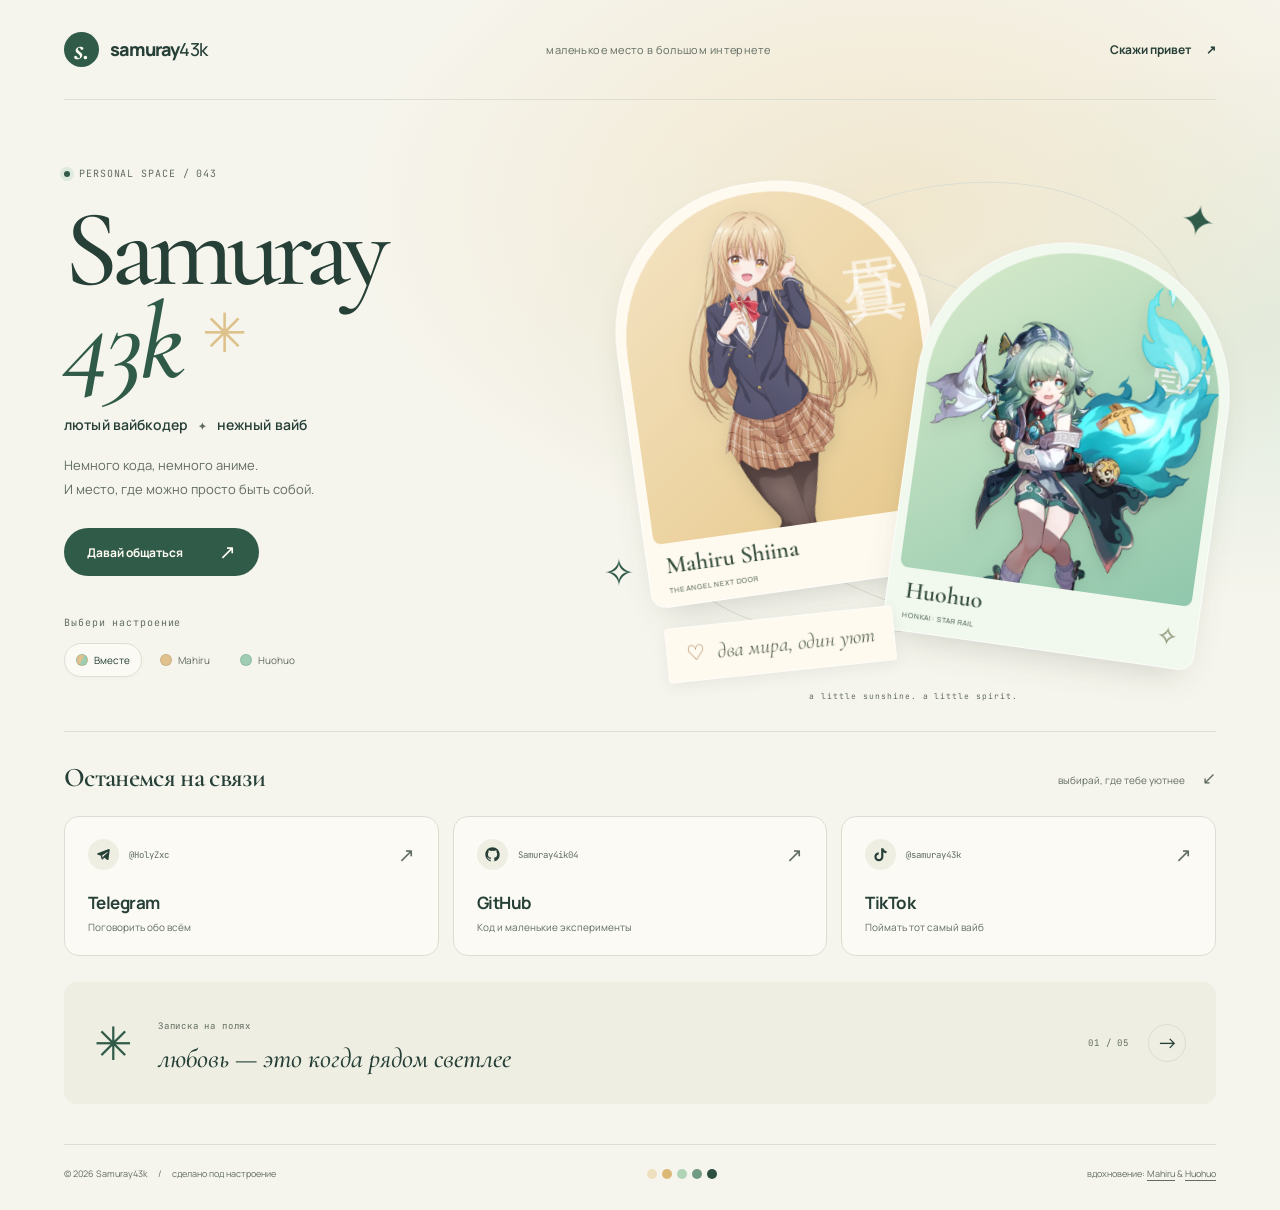
==== commit 7dedff78: "feat: add interactive character tilt and speech bubbles" ====
--- a/index.html
+++ b/index.html
@@ -132,6 +132,8 @@
             <span class="art-spark spark-one" aria-hidden="true">✦</span
             ><span class="art-spark spark-two" aria-hidden="true">✧</span>
             <figure class="character mahiru">
+              <button class="character-poke" type="button" data-character="mahiru" aria-label="Поговорить с Махиру" hidden></button>
+              <p class="bubble" aria-live="polite" aria-atomic="true"></p>
               <div class="character-window">
                 <span class="character-kanji" aria-hidden="true">真昼</span
                 ><img
@@ -149,6 +151,8 @@
               </figcaption>
             </figure>
             <figure class="character huohuo">
+              <button class="character-poke" type="button" data-character="huohuo" aria-label="Поговорить с Хохо" hidden></button>
+              <p class="bubble" aria-live="polite" aria-atomic="true"></p>
               <div class="character-window">
                 <span class="character-kanji" aria-hidden="true">藿藿</span
                 ><img
@@ -286,5 +290,6 @@
       </footer>
     </div>
     <script src="assets/site.js"></script>
+    <script src="assets/characters.js"></script>
   </body>
 </html>
--- a/assets/style.css
+++ b/assets/style.css
@@ -342,7 +342,13 @@
   background: #fffaf0;
   border-radius: 150px 150px 15px 15px;
   box-shadow: 0 16px 35px -15px #3f4b3b40;
-  transition: transform 0.5s;
+  --tilt: 0deg;
+  --lift: 0px;
+  --rx: 0deg;
+  --ry: 0deg;
+  transform: perspective(900px) rotate(var(--tilt)) translateY(var(--lift))
+    rotateX(var(--rx)) rotateY(var(--ry));
+  transition: transform 0.5s cubic-bezier(0.2, 0.8, 0.2, 1);
 }
 .character-window {
   height: 335px;
@@ -354,7 +360,7 @@
 .mahiru {
   top: 7px;
   left: 2%;
-  transform: rotate(-8deg);
+  --tilt: -8deg;
   z-index: 1;
 }
 .mahiru .character-window {
@@ -363,7 +369,7 @@
 .huohuo {
   right: -1%;
   top: 69px;
-  transform: rotate(8deg);
+  --tilt: 8deg;
   z-index: 2;
   background: #f1f8ee;
 }
@@ -381,14 +387,16 @@
   width: auto;
   left: 50%;
   top: 3px;
-  transform: translateX(-50%);
+  transform: translate(calc(-50% + var(--px, 0px)), var(--py, 0px));
+  transition: transform 0.5s cubic-bezier(0.2, 0.8, 0.2, 1);
 }
 .huohuo img {
   height: 420px;
   width: auto;
   left: 50%;
   top: -19px;
-  transform: translateX(-50%);
+  transform: translate(calc(-50% + var(--px, 0px)), var(--py, 0px));
+  transition: transform 0.5s cubic-bezier(0.2, 0.8, 0.2, 1);
 }
 .character-kanji {
   position: absolute;
@@ -476,10 +484,12 @@
   color: var(--muted);
 }
 [data-mood="mahiru"] .mahiru {
-  transform: rotate(-4deg) translateY(-7px);
+  --tilt: -4deg;
+  --lift: -7px;
 }
 [data-mood="huohuo"] .huohuo {
-  transform: rotate(4deg) translateY(-7px);
+  --tilt: 4deg;
+  --lift: -7px;
 }
 .connections {
   padding-top: 24px;
@@ -1099,3 +1109,85 @@
     font-size: 14px;
   }
 }
+
+/* Живые персонажи: наклон за курсором, реплики по клику. */
+.artwork.is-tilting .character,
+.artwork.is-tilting .character img {
+  transition-duration: 0.15s;
+}
+.character-poke {
+  position: absolute;
+  inset: 0;
+  z-index: 5;
+  width: 100%;
+  border: 0;
+  padding: 0;
+  background: none;
+  border-radius: inherit;
+  cursor: pointer;
+}
+.character-poke:focus-visible {
+  outline-offset: 4px;
+}
+.character.is-poked {
+  animation: poke 0.45s ease-out;
+}
+@keyframes poke {
+  30% {
+    scale: 1.04 0.97;
+  }
+  60% {
+    scale: 0.98 1.03;
+  }
+}
+.bubble {
+  position: absolute;
+  z-index: 6;
+  left: 50%;
+  bottom: calc(100% - 38px);
+  width: max-content;
+  max-width: 190px;
+  padding: 9px 13px;
+  border: 1px solid var(--line);
+  border-radius: 14px;
+  background: var(--surface);
+  color: var(--ink);
+  box-shadow: 0 10px 25px -12px #263f3760;
+  font-family: var(--serif);
+  font-style: italic;
+  font-size: 17px;
+  line-height: 1.2;
+  text-align: center;
+  pointer-events: none;
+  opacity: 0;
+  translate: -50% 8px;
+  transition:
+    opacity 0.25s,
+    translate 0.25s;
+}
+.bubble::after {
+  content: "";
+  position: absolute;
+  left: 50%;
+  top: 100%;
+  width: 12px;
+  height: 12px;
+  border: 1px solid var(--line);
+  border-width: 0 1px 1px 0;
+  background: var(--surface);
+  translate: -50% -50%;
+  rotate: 45deg;
+}
+.bubble.is-visible {
+  opacity: 1;
+  translate: -50% 0;
+}
+.huohuo .bubble {
+  bottom: calc(100% - 20px);
+}
+@media (max-width: 720px) {
+  .bubble {
+    max-width: 150px;
+    font-size: 15px;
+  }
+}
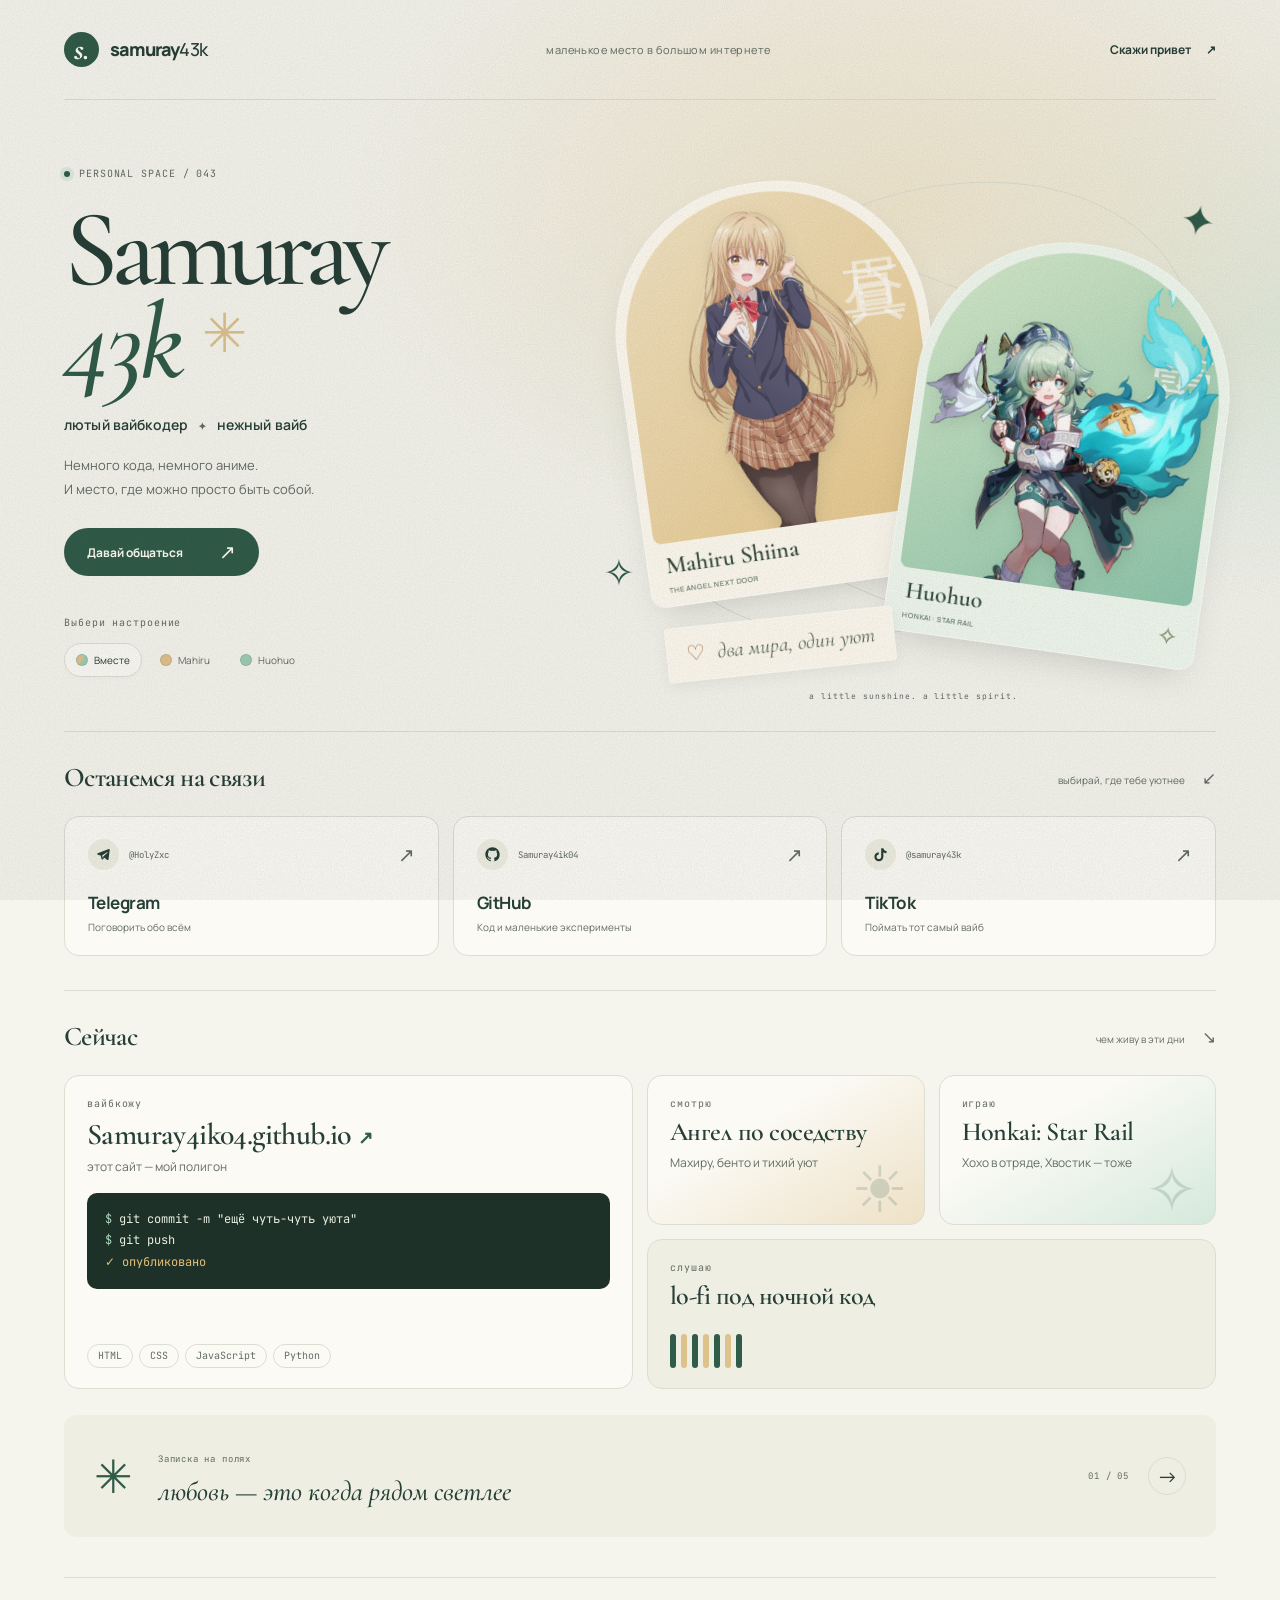
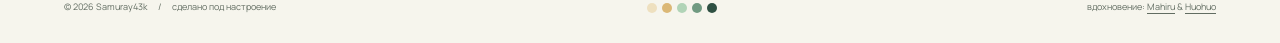
==== commit 9b8aea8b: "feat: add now bento, paper grain and scroll reveal" ====
--- a/index.html
+++ b/index.html
@@ -52,6 +52,7 @@
     />
 
     <link rel="stylesheet" href="assets/style.css" />
+    <link rel="stylesheet" href="assets/now.css" />
     <script>
       try {
         const mood = localStorage.getItem("samuray-mood");
@@ -244,6 +245,55 @@
           </ul>
         </section>
 
+        <section class="now" aria-labelledby="now-title">
+          <div class="section-heading">
+            <h2 id="now-title">Сейчас</h2>
+            <span>чем живу в эти дни <span aria-hidden="true">↘</span></span>
+          </div>
+          <ul class="bento">
+            <li class="bento-cell bento-code">
+              <span class="small-label">вайбкожу</span>
+              <a
+                class="bento-repo"
+                id="now-repo"
+                href="https://github.com/Samuray4ik04"
+                target="_blank"
+                rel="noopener noreferrer"
+                >Samuray4ik04.github.io <span aria-hidden="true">↗</span></a
+              >
+              <p class="bento-note" id="now-pushed">этот сайт — мой полигон</p>
+              <pre class="bento-terminal" aria-hidden="true"><span>$</span> git commit -m "ещё чуть-чуть уюта"
+<span>$</span> git push
+<i>✓ опубликовано</i></pre>
+              <ul class="bento-stack" aria-label="Стек">
+                <li>HTML</li>
+                <li>CSS</li>
+                <li>JavaScript</li>
+                <li>Python</li>
+              </ul>
+            </li>
+            <li class="bento-cell bento-watch">
+              <span class="small-label">смотрю</span>
+              <strong>Ангел по соседству</strong>
+              <p class="bento-note">Махиру, бенто и тихий уют</p>
+              <span class="bento-glyph" aria-hidden="true">☀</span>
+            </li>
+            <li class="bento-cell bento-play">
+              <span class="small-label">играю</span>
+              <strong>Honkai: Star Rail</strong>
+              <p class="bento-note">Хохо в отряде, Хвостик — тоже</p>
+              <span class="bento-glyph" aria-hidden="true">✧</span>
+            </li>
+            <li class="bento-cell bento-listen">
+              <span class="small-label">слушаю</span>
+              <strong>lo-fi под ночной код</strong>
+              <span class="equalizer" aria-hidden="true"
+                ><i></i><i></i><i></i><i></i><i></i><i></i><i></i
+              ></span>
+            </li>
+          </ul>
+        </section>
+
         <section class="thought" aria-label="Немного тепла">
           <span class="thought-flower" aria-hidden="true">✳</span>
           <div class="thought-copy">
@@ -291,5 +341,6 @@
     </div>
     <script src="assets/site.js"></script>
     <script src="assets/characters.js"></script>
+    <script src="assets/now.js"></script>
   </body>
 </html>
--- a/assets/now.css
+++ b/assets/now.css
@@ -0,0 +1,232 @@
+/* Бенто «Сейчас», бумажное зерно и появление блоков при скролле. */
+
+.now {
+  padding-top: 24px;
+  margin-top: 34px;
+  border-top: 1px solid var(--line);
+}
+.bento {
+  list-style: none;
+  padding: 0;
+  display: grid;
+  grid-template-columns: repeat(4, 1fr);
+  grid-auto-rows: minmax(150px, auto);
+  gap: 14px;
+}
+.bento-cell {
+  position: relative;
+  overflow: hidden;
+  display: flex;
+  flex-direction: column;
+  gap: 6px;
+  padding: 20px 22px;
+  border: 1px solid var(--line);
+  border-radius: 15px;
+  background: var(--surface);
+  transition:
+    transform 0.2s,
+    border-color 0.2s;
+}
+.bento-cell:hover {
+  transform: translateY(-4px);
+  border-color: var(--accent);
+}
+.bento-cell strong {
+  font-family: var(--serif);
+  font-size: 26px;
+  font-weight: 600;
+  line-height: 1.1;
+  letter-spacing: -0.02em;
+}
+.bento-note {
+  font-size: 12px;
+  color: var(--muted);
+}
+.bento-glyph {
+  position: absolute;
+  right: 16px;
+  bottom: 4px;
+  font-size: 64px;
+  line-height: 1;
+  color: var(--accent);
+  opacity: 0.18;
+}
+
+.bento-code {
+  grid-column: span 2;
+  grid-row: span 2;
+}
+.bento-repo {
+  font-family: var(--serif);
+  font-size: 30px;
+  font-weight: 600;
+  line-height: 1.1;
+  letter-spacing: -0.02em;
+  overflow-wrap: anywhere;
+}
+.bento-repo span {
+  font-family: var(--sans);
+  font-size: 18px;
+  color: var(--accent);
+}
+.bento-repo:hover {
+  color: var(--accent);
+}
+.bento-terminal {
+  margin: 10px 0 0;
+  padding: 16px 18px;
+  border-radius: 10px;
+  background: #1d3129;
+  color: #e9efdf;
+  font-family: var(--mono);
+  font-size: 12px;
+  line-height: 1.8;
+  white-space: pre-wrap;
+}
+[data-mood="huohuo"] .bento-terminal {
+  background: #0c1d19;
+  box-shadow: inset 0 0 0 1px var(--line);
+}
+.bento-terminal span {
+  color: #aed8c1;
+}
+.bento-terminal i {
+  font-style: normal;
+  color: #e2bd76;
+}
+.bento-stack {
+  list-style: none;
+  padding: 0;
+  margin-top: auto;
+  display: flex;
+  flex-wrap: wrap;
+  gap: 6px;
+}
+.bento-stack li {
+  padding: 3px 10px;
+  border: 1px solid var(--line);
+  border-radius: 99px;
+  font-family: var(--mono);
+  font-size: 10px;
+  color: var(--muted);
+}
+
+.bento-watch {
+  background: linear-gradient(
+    150deg,
+    var(--surface) 35%,
+    color-mix(in srgb, var(--honey) 45%, var(--surface))
+  );
+}
+.bento-play {
+  background: linear-gradient(
+    150deg,
+    var(--surface) 35%,
+    color-mix(in srgb, var(--mint) 50%, var(--surface))
+  );
+}
+.bento-listen {
+  grid-column: span 2;
+  background: var(--quote);
+}
+.equalizer {
+  display: flex;
+  align-items: flex-end;
+  gap: 5px;
+  height: 34px;
+  margin-top: auto;
+}
+.equalizer i {
+  width: 6px;
+  height: 100%;
+  border-radius: 3px;
+  background: var(--accent);
+  transform-origin: bottom;
+  animation: equalizer 1.1s ease-in-out infinite alternate;
+}
+.equalizer i:nth-child(2n) {
+  background: var(--honey);
+  animation-duration: 0.8s;
+}
+.equalizer i:nth-child(3n) {
+  animation-duration: 1.4s;
+  animation-delay: -0.4s;
+}
+.equalizer i:nth-child(4n) {
+  animation-delay: -0.7s;
+}
+@keyframes equalizer {
+  from {
+    transform: scaleY(0.2);
+  }
+  to {
+    transform: scaleY(1);
+  }
+}
+
+@media (max-width: 1000px) {
+  .bento {
+    grid-template-columns: repeat(2, 1fr);
+  }
+  .bento-code {
+    grid-row: auto;
+  }
+}
+@media (max-width: 560px) {
+  .bento {
+    grid-template-columns: 1fr;
+  }
+  .bento-code,
+  .bento-listen {
+    grid-column: auto;
+  }
+  .bento-repo {
+    font-size: 25px;
+  }
+  .bento-terminal {
+    font-size: 11px;
+  }
+}
+
+/* Бумажное зерно поверх всей страницы. */
+body::after {
+  content: "";
+  position: fixed;
+  inset: 0;
+  z-index: 100;
+  pointer-events: none;
+  opacity: 0.09;
+  mix-blend-mode: multiply;
+  background-image: url("data:image/svg+xml,%3Csvg xmlns='http://www.w3.org/2000/svg' width='180' height='180'%3E%3Cfilter id='n'%3E%3CfeTurbulence type='fractalNoise' baseFrequency='0.85' numOctaves='3' stitchTiles='stitch'/%3E%3CfeColorMatrix values='0 0 0 0 0 0 0 0 0 0 0 0 0 0 0 0 0 0 1 0'/%3E%3C/filter%3E%3Crect width='100%25' height='100%25' filter='url(%23n)'/%3E%3C/svg%3E");
+}
+[data-mood="huohuo"] body::after {
+  mix-blend-mode: soft-light;
+  opacity: 0.35;
+  filter: invert(1);
+}
+
+/* Появление при скролле: чистый CSS, без поддержки — блоки просто видны. */
+@supports (animation-timeline: view()) {
+  @media (prefers-reduced-motion: no-preference) {
+    .section-heading,
+    .social-grid > li,
+    .bento-cell,
+    .thought {
+      animation: reveal linear both;
+      animation-timeline: view();
+      animation-range: entry 0% entry 70%;
+    }
+  }
+}
+@keyframes reveal {
+  from {
+    opacity: 0;
+    translate: 0 28px;
+    scale: 0.98;
+  }
+  to {
+    opacity: 1;
+    translate: none;
+    scale: none;
+  }
+}
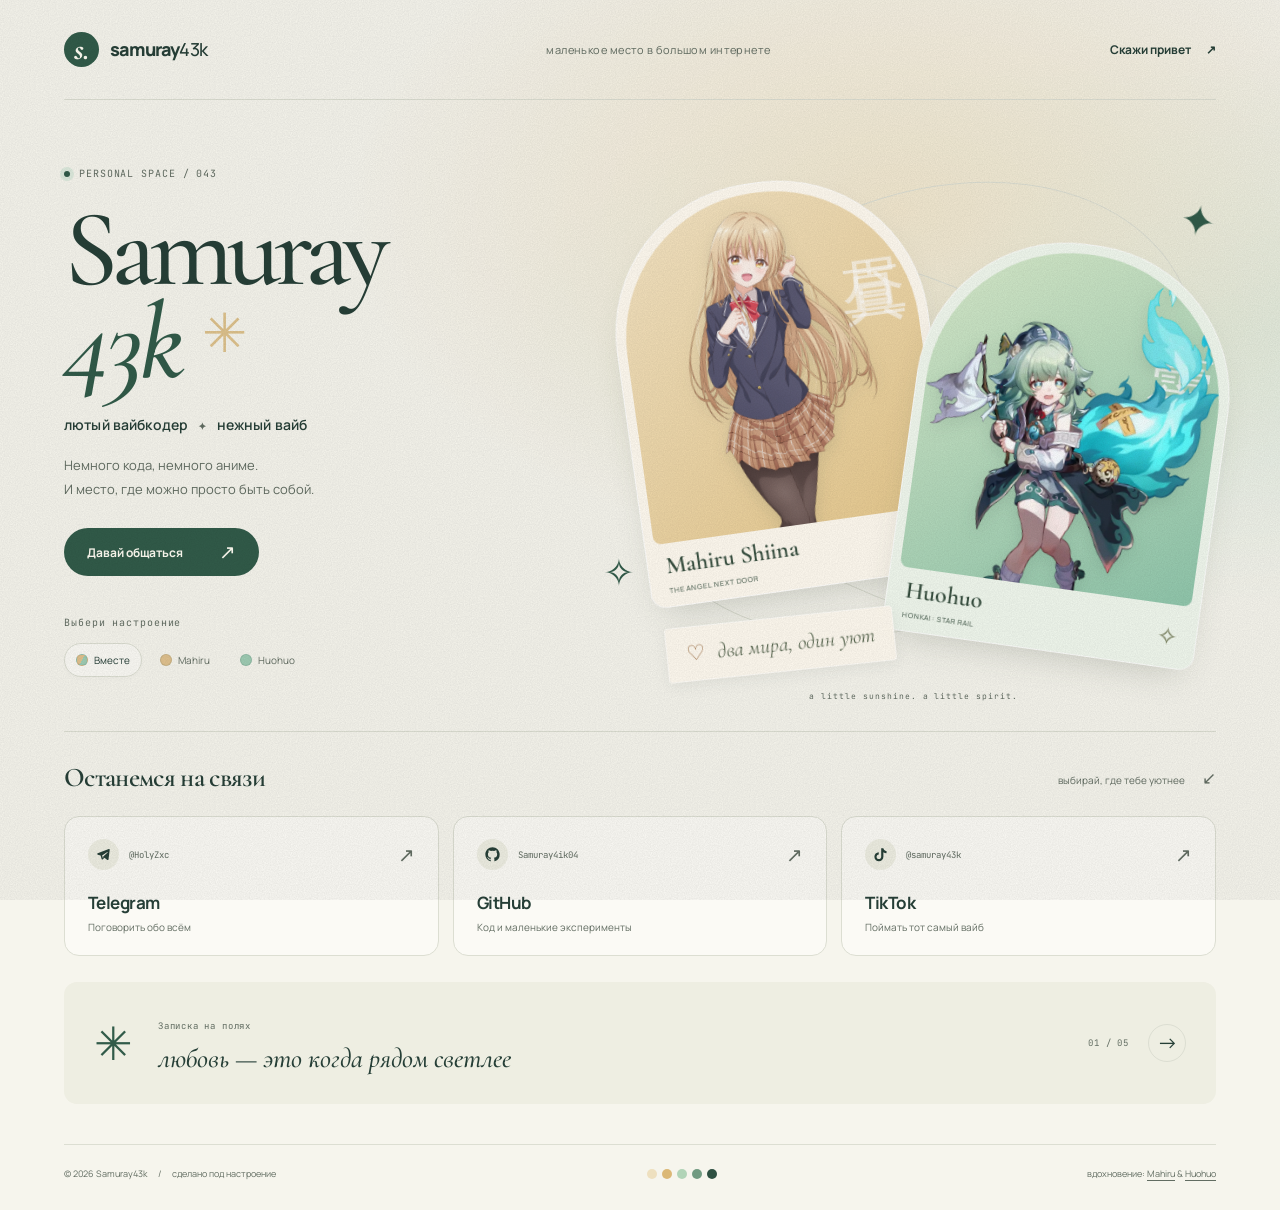
==== commit 092f6016: "refactor: remove now bento, keep grain and scroll reveal" ====
--- a/index.html
+++ b/index.html
@@ -52,7 +52,7 @@
     />
 
     <link rel="stylesheet" href="assets/style.css" />
-    <link rel="stylesheet" href="assets/now.css" />
+    <link rel="stylesheet" href="assets/effects.css" />
     <script>
       try {
         const mood = localStorage.getItem("samuray-mood");
@@ -245,55 +245,6 @@
           </ul>
         </section>
 
-        <section class="now" aria-labelledby="now-title">
-          <div class="section-heading">
-            <h2 id="now-title">Сейчас</h2>
-            <span>чем живу в эти дни <span aria-hidden="true">↘</span></span>
-          </div>
-          <ul class="bento">
-            <li class="bento-cell bento-code">
-              <span class="small-label">вайбкожу</span>
-              <a
-                class="bento-repo"
-                id="now-repo"
-                href="https://github.com/Samuray4ik04"
-                target="_blank"
-                rel="noopener noreferrer"
-                >Samuray4ik04.github.io <span aria-hidden="true">↗</span></a
-              >
-              <p class="bento-note" id="now-pushed">этот сайт — мой полигон</p>
-              <pre class="bento-terminal" aria-hidden="true"><span>$</span> git commit -m "ещё чуть-чуть уюта"
-<span>$</span> git push
-<i>✓ опубликовано</i></pre>
-              <ul class="bento-stack" aria-label="Стек">
-                <li>HTML</li>
-                <li>CSS</li>
-                <li>JavaScript</li>
-                <li>Python</li>
-              </ul>
-            </li>
-            <li class="bento-cell bento-watch">
-              <span class="small-label">смотрю</span>
-              <strong>Ангел по соседству</strong>
-              <p class="bento-note">Махиру, бенто и тихий уют</p>
-              <span class="bento-glyph" aria-hidden="true">☀</span>
-            </li>
-            <li class="bento-cell bento-play">
-              <span class="small-label">играю</span>
-              <strong>Honkai: Star Rail</strong>
-              <p class="bento-note">Хохо в отряде, Хвостик — тоже</p>
-              <span class="bento-glyph" aria-hidden="true">✧</span>
-            </li>
-            <li class="bento-cell bento-listen">
-              <span class="small-label">слушаю</span>
-              <strong>lo-fi под ночной код</strong>
-              <span class="equalizer" aria-hidden="true"
-                ><i></i><i></i><i></i><i></i><i></i><i></i><i></i
-              ></span>
-            </li>
-          </ul>
-        </section>
-
         <section class="thought" aria-label="Немного тепла">
           <span class="thought-flower" aria-hidden="true">✳</span>
           <div class="thought-copy">
@@ -341,6 +292,5 @@
     </div>
     <script src="assets/site.js"></script>
     <script src="assets/characters.js"></script>
-    <script src="assets/now.js"></script>
   </body>
 </html>
--- a/assets/effects.css
+++ b/assets/effects.css
@@ -0,0 +1,43 @@
+/* Бумажное зерно и появление блоков при скролле. */
+
+/* Зерно поверх всей страницы. */
+body::after {
+  content: "";
+  position: fixed;
+  inset: 0;
+  z-index: 100;
+  pointer-events: none;
+  opacity: 0.09;
+  mix-blend-mode: multiply;
+  background-image: url("data:image/svg+xml,%3Csvg xmlns='http://www.w3.org/2000/svg' width='180' height='180'%3E%3Cfilter id='n'%3E%3CfeTurbulence type='fractalNoise' baseFrequency='0.85' numOctaves='3' stitchTiles='stitch'/%3E%3CfeColorMatrix values='0 0 0 0 0 0 0 0 0 0 0 0 0 0 0 0 0 0 1 0'/%3E%3C/filter%3E%3Crect width='100%25' height='100%25' filter='url(%23n)'/%3E%3C/svg%3E");
+}
+[data-mood="huohuo"] body::after {
+  mix-blend-mode: soft-light;
+  opacity: 0.35;
+  filter: invert(1);
+}
+
+/* Появление при скролле: чистый CSS, без поддержки — блоки просто видны. */
+@supports (animation-timeline: view()) {
+  @media (prefers-reduced-motion: no-preference) {
+    .section-heading,
+    .social-grid > li,
+    .thought {
+      animation: reveal linear both;
+      animation-timeline: view();
+      animation-range: entry 0% entry 70%;
+    }
+  }
+}
+@keyframes reveal {
+  from {
+    opacity: 0;
+    translate: 0 28px;
+    scale: 0.98;
+  }
+  to {
+    opacity: 1;
+    translate: none;
+    scale: none;
+  }
+}
